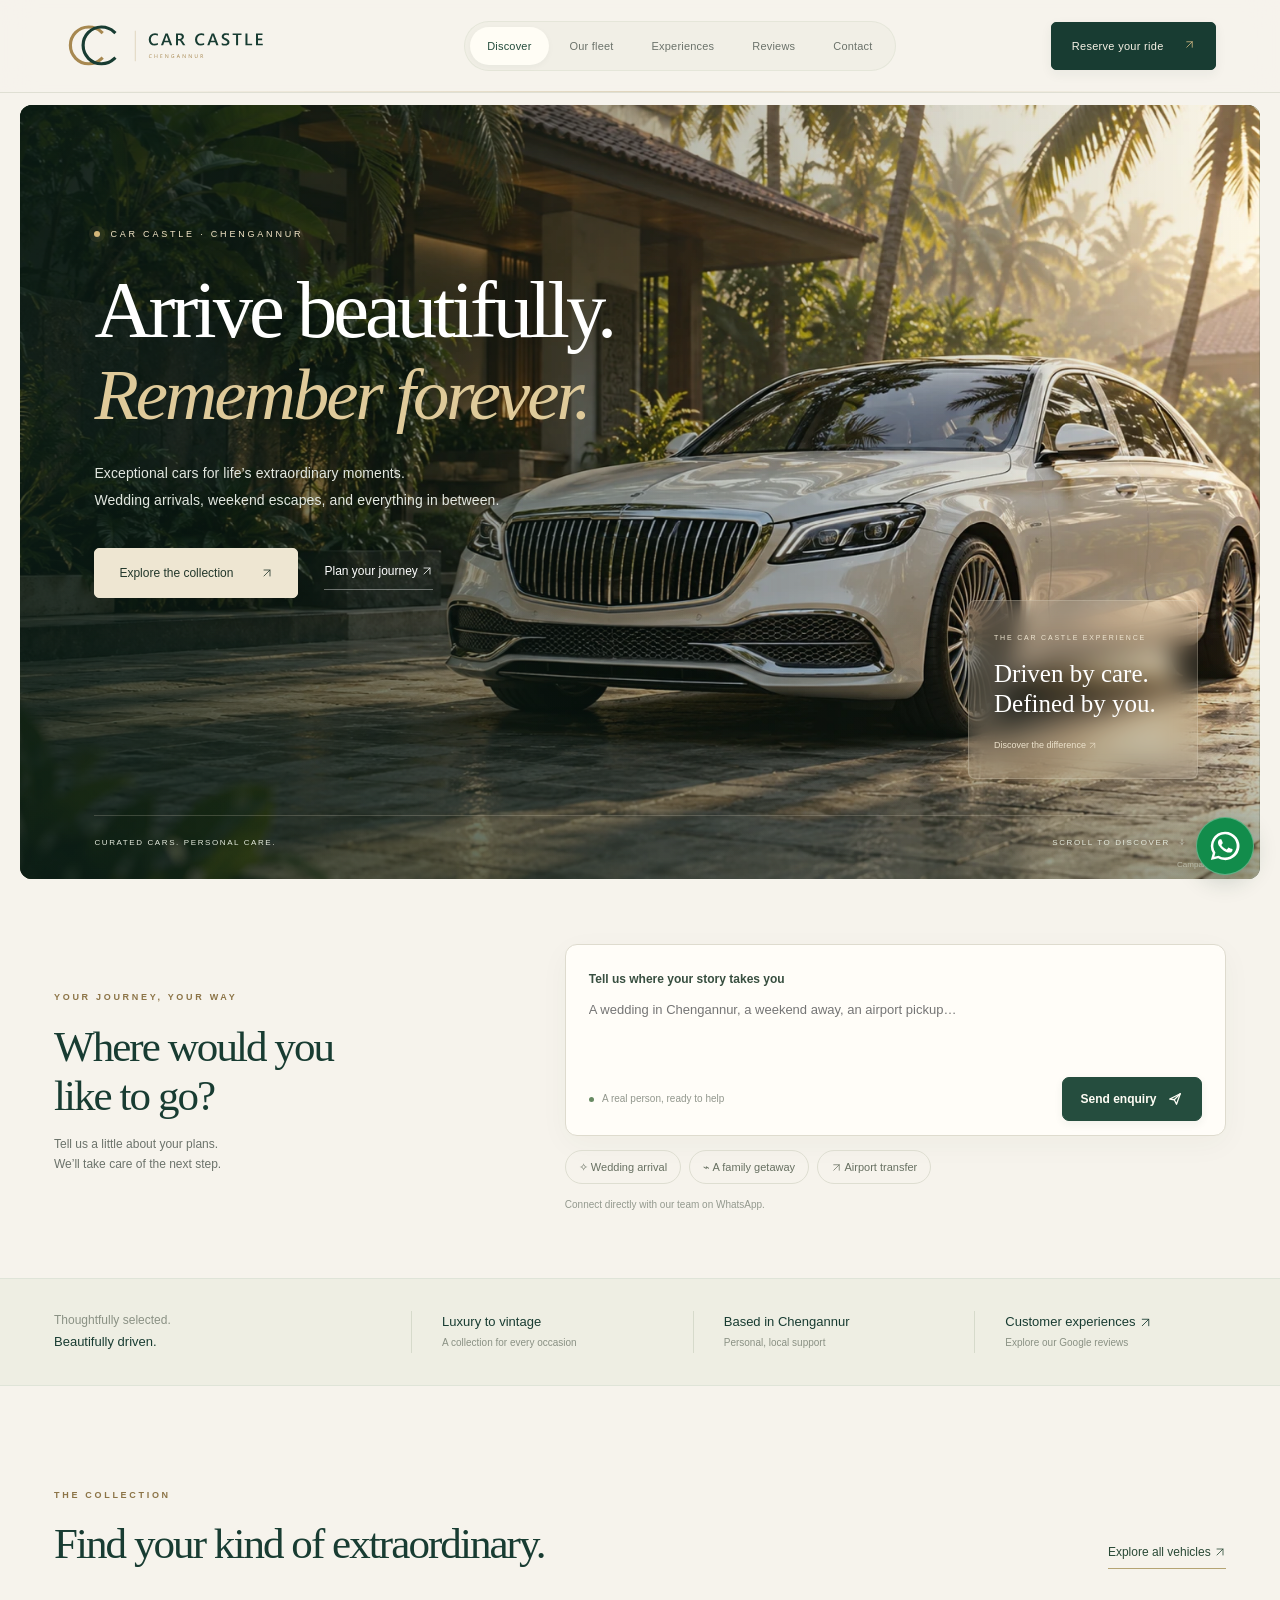
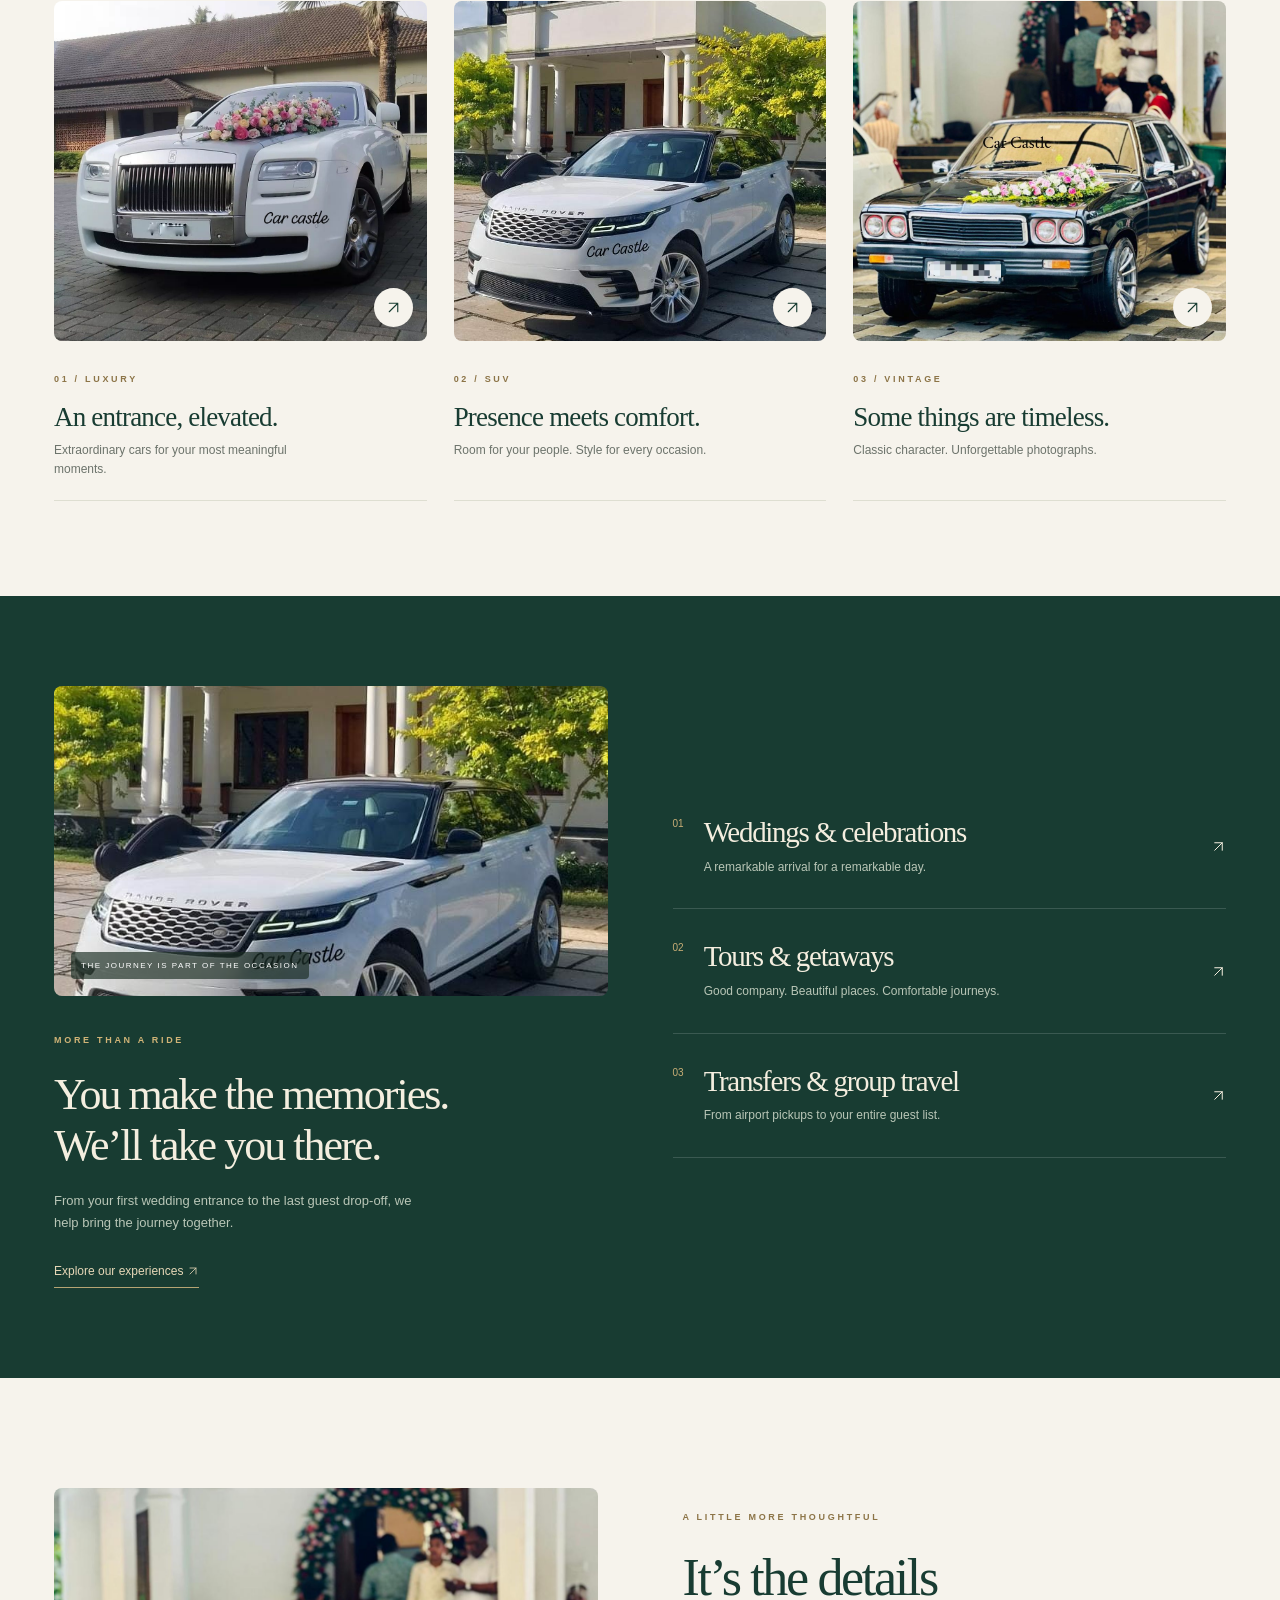
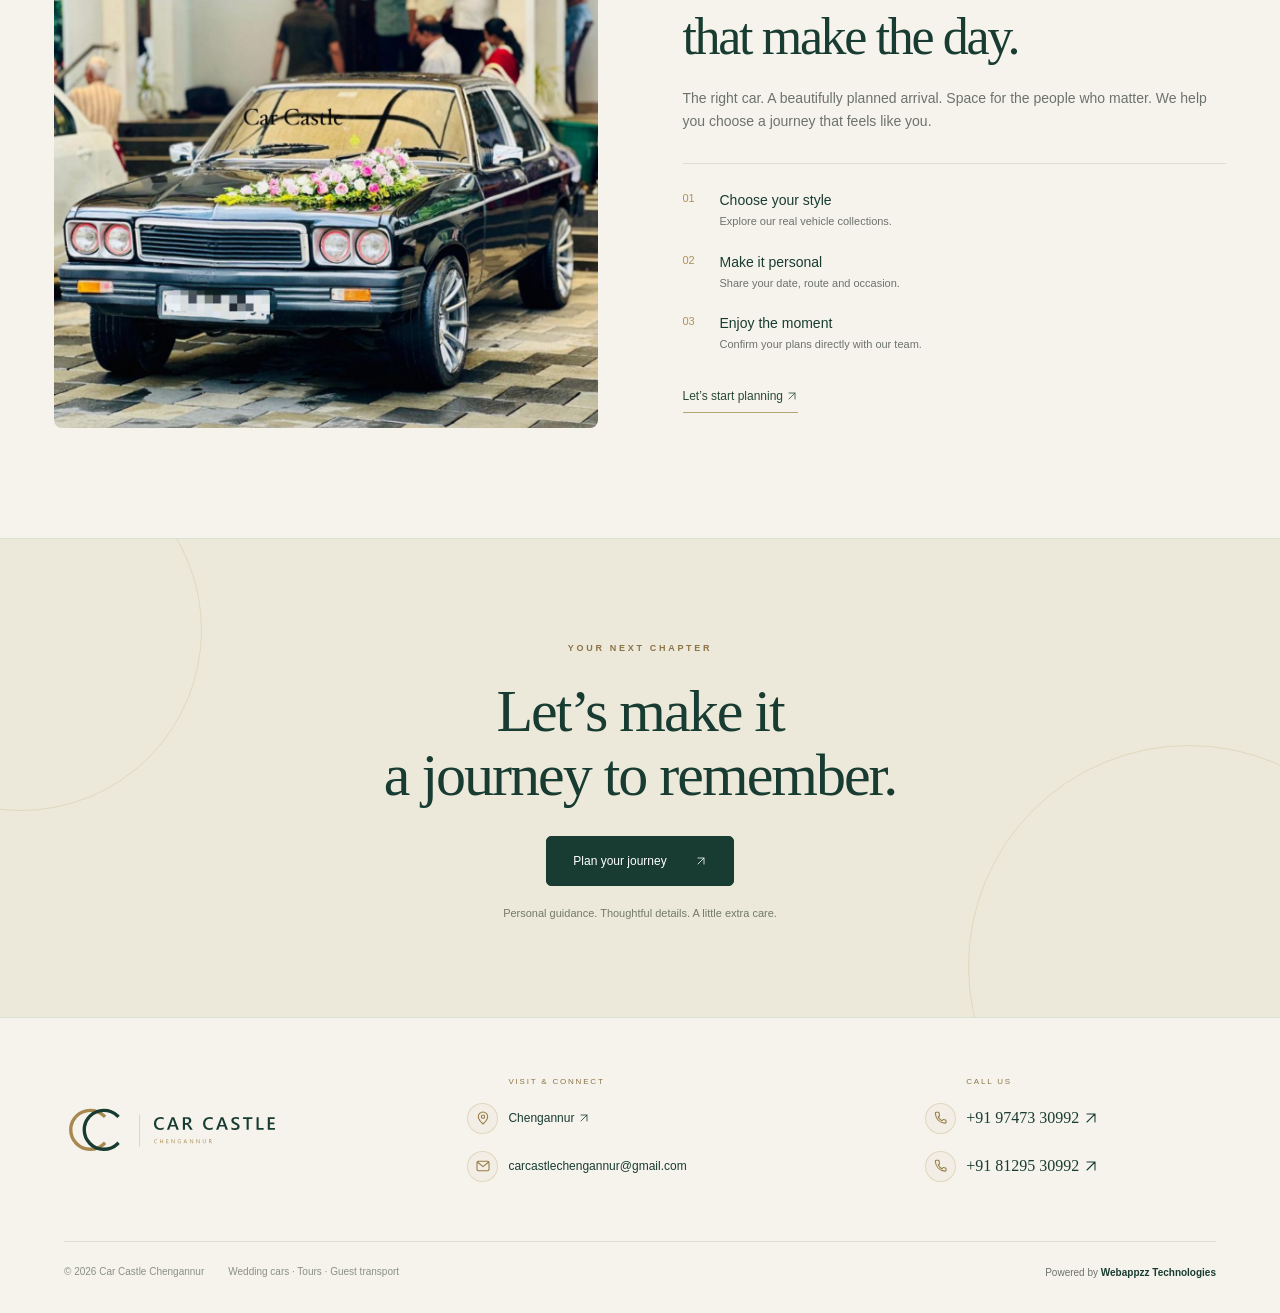
==== index.html @ 955ebd08 "Add files via upload" ====
<!doctype html><html lang="en"><head><meta charset="utf-8"><meta name="viewport" content="width=device-width, initial-scale=1"><title>Luxury wedding cars & travel | Car Castle Chengannur</title><meta name="description" content="Discover luxury wedding cars, vintage classics, SUVs and group travel with Car Castle Chengannur. Enquire directly for availability and pricing."><meta name="theme-color" content="#f8f9f6"><link rel="stylesheet" href="assets/styles.css?v=15"><link rel="icon" type="image/svg+xml" href="assets/favicon.svg?v=6"></head><body data-page="home"><a class="skip-link" href="#main">Skip to content</a><header class="topbar"><nav><a class="brand" href="index.html" aria-label="Car Castle Chengannur home"><img class="brand-wordmark" src="assets/car-castle-logo.svg?v=6" width="245" height="52" alt="Car Castle Chengannur"></a><button class="menu-toggle" aria-label="Open navigation" aria-expanded="false" aria-controls="mobile-menu"><span class="menu-caption">MENU</span><span class="menu-lines" aria-hidden="true"><i></i><i></i></span></button><div class="nav-links desktop-nav"><a data-nav="home" href="index.html">Discover</a><a data-nav="fleet" href="fleet.html">Our fleet</a><a data-nav="services" href="services.html">Experiences</a><a data-nav="reviews" href="reviews.html">Reviews</a><a data-nav="contact" href="contact.html">Contact</a></div><a class="nav-book" href="https://wa.me/919747330992">Reserve your ride <span><svg class="direction-icon" xmlns="http://www.w3.org/2000/svg" viewBox="0 0 24 24" width="16" height="16" fill="none" stroke="currentColor" stroke-width="1.6" stroke-linecap="round" stroke-linejoin="round" aria-hidden="true" focusable="false"><path d="M6 18 18 6M6 6h12v12"/></svg></span></a></nav></header><dialog class="mobile-menu" id="mobile-menu" aria-labelledby="mobile-menu-title"><div class="drawer-head"><img src="assets/car-castle-logo.svg?v=6" width="218" height="47" alt="Car Castle Chengannur"><button class="drawer-close" type="button" aria-label="Close navigation"><svg viewBox="0 0 24 24" width="20" height="20" fill="none" aria-hidden="true"><path d="m6 6 12 12M18 6 6 18" stroke="currentColor" stroke-width="1.5"/></svg></button></div><div class="drawer-content"><span class="eyebrow" id="mobile-menu-title">EXTRAORDINARY JOURNEYS BEGIN HERE</span><nav class="drawer-links" aria-label="Mobile navigation"><a data-nav="home" href="index.html"><span class="drawer-number">01</span><span>Discover</span><span class="drawer-arrow" aria-hidden="true"><svg class="direction-icon" xmlns="http://www.w3.org/2000/svg" viewBox="0 0 24 24" width="16" height="16" fill="none" stroke="currentColor" stroke-width="1.6" stroke-linecap="round" stroke-linejoin="round" aria-hidden="true" focusable="false"><path d="M6 18 18 6M6 6h12v12"/></svg></span></a><a data-nav="fleet" href="fleet.html"><span class="drawer-number">02</span><span>Our collection</span><span class="drawer-arrow" aria-hidden="true"><svg class="direction-icon" xmlns="http://www.w3.org/2000/svg" viewBox="0 0 24 24" width="16" height="16" fill="none" stroke="currentColor" stroke-width="1.6" stroke-linecap="round" stroke-linejoin="round" aria-hidden="true" focusable="false"><path d="M6 18 18 6M6 6h12v12"/></svg></span></a><a data-nav="services" href="services.html"><span class="drawer-number">03</span><span>Experiences</span><span class="drawer-arrow" aria-hidden="true"><svg class="direction-icon" xmlns="http://www.w3.org/2000/svg" viewBox="0 0 24 24" width="16" height="16" fill="none" stroke="currentColor" stroke-width="1.6" stroke-linecap="round" stroke-linejoin="round" aria-hidden="true" focusable="false"><path d="M6 18 18 6M6 6h12v12"/></svg></span></a><a data-nav="reviews" href="reviews.html"><span class="drawer-number">04</span><span>Customer stories</span><span class="drawer-arrow" aria-hidden="true"><svg class="direction-icon" xmlns="http://www.w3.org/2000/svg" viewBox="0 0 24 24" width="16" height="16" fill="none" stroke="currentColor" stroke-width="1.6" stroke-linecap="round" stroke-linejoin="round" aria-hidden="true" focusable="false"><path d="M6 18 18 6M6 6h12v12"/></svg></span></a><a data-nav="contact" href="contact.html"><span class="drawer-number">05</span><span>Get in touch</span><span class="drawer-arrow" aria-hidden="true"><svg class="direction-icon" xmlns="http://www.w3.org/2000/svg" viewBox="0 0 24 24" width="16" height="16" fill="none" stroke="currentColor" stroke-width="1.6" stroke-linecap="round" stroke-linejoin="round" aria-hidden="true" focusable="false"><path d="M6 18 18 6M6 6h12v12"/></svg></span></a></nav><div class="drawer-contact"><span class="eyebrow">LET’S PLAN YOUR ARRIVAL</span><a href="tel:+919747330992">+91 97473 30992</a><a href="tel:+918129530992">+91 81295 30992</a><a class="drawer-location" href="https://maps.app.goo.gl/WBepy1QjwrQNJMew8" target="_blank" rel="noopener noreferrer">Chengannur · Find us <svg class="direction-icon" xmlns="http://www.w3.org/2000/svg" viewBox="0 0 24 24" width="16" height="16" fill="none" stroke="currentColor" stroke-width="1.6" stroke-linecap="round" stroke-linejoin="round" aria-hidden="true" focusable="false"><path d="M6 18 18 6M6 6h12v12"/></svg></a></div><a class="button dark drawer-book" href="https://wa.me/919747330992">Reserve your ride <span><svg class="direction-icon" xmlns="http://www.w3.org/2000/svg" viewBox="0 0 24 24" width="16" height="16" fill="none" stroke="currentColor" stroke-width="1.6" stroke-linecap="round" stroke-linejoin="round" aria-hidden="true" focusable="false"><path d="M6 18 18 6M6 6h12v12"/></svg></span></a><p class="drawer-signoff">Thoughtfully selected. Beautifully driven.</p></div></dialog><main id="main"><div class="scroll-progress" aria-hidden="true"></div><section class="front-hero"><img class="front-image" src="images/hero-journey.webp" alt="Illustrated campaign scene of a luxury white sedan at a tropical Kerala villa" fetchpriority="high" width="1672" height="941"><div class="front-content"><span class="hero-kicker"><i></i> CAR CASTLE · CHENGANNUR</span><h1>Arrive beautifully.<br><em>Remember forever.</em></h1><p>Exceptional cars for life’s extraordinary moments.<br>Wedding arrivals, weekend escapes, and everything in between.</p><div class="front-actions"><a class="button light" href="fleet.html">Explore the collection <span><svg class="direction-icon" xmlns="http://www.w3.org/2000/svg" viewBox="0 0 24 24" width="16" height="16" fill="none" stroke="currentColor" stroke-width="1.6" stroke-linecap="round" stroke-linejoin="round" aria-hidden="true" focusable="false"><path d="M6 18 18 6M6 6h12v12"/></svg></span></a><a class="hero-contact" href="contact.html">Plan your journey <svg class="direction-icon" xmlns="http://www.w3.org/2000/svg" viewBox="0 0 24 24" width="16" height="16" fill="none" stroke="currentColor" stroke-width="1.6" stroke-linecap="round" stroke-linejoin="round" aria-hidden="true" focusable="false"><path d="M6 18 18 6M6 6h12v12"/></svg></a></div></div><div class="hero-seal"><span>THE CAR CASTLE EXPERIENCE</span><strong>Driven by care.<br>Defined by you.</strong><a href="services.html">Discover the difference <svg class="direction-icon" xmlns="http://www.w3.org/2000/svg" viewBox="0 0 24 24" width="16" height="16" fill="none" stroke="currentColor" stroke-width="1.6" stroke-linecap="round" stroke-linejoin="round" aria-hidden="true" focusable="false"><path d="M6 18 18 6M6 6h12v12"/></svg></a></div><div class="hero-foot"><span>CURATED CARS. PERSONAL CARE.</span><a href="#collection">SCROLL TO DISCOVER <svg class="direction-icon" xmlns="http://www.w3.org/2000/svg" viewBox="0 0 24 24" width="16" height="16" fill="none" stroke="currentColor" stroke-width="1.6" stroke-linecap="round" stroke-linejoin="round" aria-hidden="true" focusable="false"><path d="M12 5v14m-6-6 6 6 6-6"/></svg></a></div><span class="campaign-note">Campaign artwork</span></section><section class="booking-band"><div class="booking-intro"><span class="eyebrow">YOUR JOURNEY, YOUR WAY</span><h2>Where would you<br>like to go?</h2><p>Tell us a little about your plans.<br>We’ll take care of the next step.</p></div><div class="booking-composer"><form class="trip-form"><label for="trip">Tell us where your story takes you</label><textarea id="trip" required maxlength="1800" placeholder="A wedding in Chengannur, a weekend away, an airport pickup…" rows="2"></textarea><div class="composer-bottom"><span><i></i> A real person, ready to help</span><button class="send-enquiry" aria-label="Send your trip enquiry on WhatsApp" type="submit"><span>Send enquiry</span><svg xmlns="http://www.w3.org/2000/svg" width="18" height="18" viewBox="0 0 24 24" fill="none" aria-hidden="true"><path d="m5 12 14-7-5 14-3-6-6-1Z" stroke="currentColor" stroke-width="1.7" stroke-linejoin="round"/><path d="m11 13 8-8" stroke="currentColor" stroke-width="1.7" stroke-linecap="round"/></svg></button></div></form><div class="suggestions"><button type="button" data-prompt="I’m planning a wedding and would like a luxury wedding car.">✧ Wedding arrival</button><button type="button" data-prompt="I’d like to plan a family trip. Please help me choose a vehicle.">⌁ A family getaway</button><button type="button" data-prompt="I need an airport transfer. Please share availability."><svg class="direction-icon" xmlns="http://www.w3.org/2000/svg" viewBox="0 0 24 24" width="16" height="16" fill="none" stroke="currentColor" stroke-width="1.6" stroke-linecap="round" stroke-linejoin="round" aria-hidden="true" focusable="false"><path d="M6 18 18 6M6 6h12v12"/></svg> Airport transfer</button></div><p class="composer-note">Connect directly with our team on WhatsApp.</p></div></section><div class="trust-strip"><span>Thoughtfully selected.<br><strong>Beautifully driven.</strong></span><div><strong>Luxury to vintage</strong><span>A collection for every occasion</span></div><div><strong>Based in Chengannur</strong><span>Personal, local support</span></div><a href="reviews.html"><strong>Customer experiences <svg class="direction-icon" xmlns="http://www.w3.org/2000/svg" viewBox="0 0 24 24" width="16" height="16" fill="none" stroke="currentColor" stroke-width="1.6" stroke-linecap="round" stroke-linejoin="round" aria-hidden="true" focusable="false"><path d="M6 18 18 6M6 6h12v12"/></svg></strong><span>Explore our Google reviews</span></a></div><section class="section" id="collection"><div class="section-top"><div><span class="eyebrow">THE COLLECTION</span><h2>Find your kind of extraordinary.</h2></div><a class="text-link" href="fleet.html">Explore all vehicles <svg class="direction-icon" xmlns="http://www.w3.org/2000/svg" viewBox="0 0 24 24" width="16" height="16" fill="none" stroke="currentColor" stroke-width="1.6" stroke-linecap="round" stroke-linejoin="round" aria-hidden="true" focusable="false"><path d="M6 18 18 6M6 6h12v12"/></svg></a></div><div class="collections"><a class="collection-card" href="fleet.html"><div class="image-wrap"><img src="images/luxury/Rolls_Royce_Ghost/image1.jpeg" alt="Luxury car from the Car Castle collection" loading="lazy"><span class="image-arrow"><svg class="direction-icon" xmlns="http://www.w3.org/2000/svg" viewBox="0 0 24 24" width="16" height="16" fill="none" stroke="currentColor" stroke-width="1.6" stroke-linecap="round" stroke-linejoin="round" aria-hidden="true" focusable="false"><path d="M6 18 18 6M6 6h12v12"/></svg></span></div><span class="eyebrow">01 / LUXURY</span><h3>An entrance, elevated.</h3><p>Extraordinary cars for your most meaningful moments.</p></a><a class="collection-card" href="fleet.html"><div class="image-wrap"><img src="images/suv/Range_Rover_Velar/image1.jpeg" alt="Suv car from the Car Castle collection" loading="lazy"><span class="image-arrow"><svg class="direction-icon" xmlns="http://www.w3.org/2000/svg" viewBox="0 0 24 24" width="16" height="16" fill="none" stroke="currentColor" stroke-width="1.6" stroke-linecap="round" stroke-linejoin="round" aria-hidden="true" focusable="false"><path d="M6 18 18 6M6 6h12v12"/></svg></span></div><span class="eyebrow">02 / SUV</span><h3>Presence meets comfort.</h3><p>Room for your people. Style for every occasion.</p></a><a class="collection-card" href="fleet.html"><div class="image-wrap"><img src="images/vintage/Contessa/image1.jpg" alt="Vintage car from the Car Castle collection" loading="lazy"><span class="image-arrow"><svg class="direction-icon" xmlns="http://www.w3.org/2000/svg" viewBox="0 0 24 24" width="16" height="16" fill="none" stroke="currentColor" stroke-width="1.6" stroke-linecap="round" stroke-linejoin="round" aria-hidden="true" focusable="false"><path d="M6 18 18 6M6 6h12v12"/></svg></span></div><span class="eyebrow">03 / VINTAGE</span><h3>Some things are timeless.</h3><p>Classic character. Unforgettable photographs.</p></a></div></section><section class="experience-section"><div><div class="experience-photo"><img src="images/suv/Range_Rover_Velar/image1.jpeg" alt="Range Rover Velar from our SUV collection" loading="lazy"><span>THE JOURNEY IS PART OF THE OCCASION</span></div><span class="eyebrow">MORE THAN A RIDE</span><h2>You make the memories.<br>We’ll take you there.</h2><p>From your first wedding entrance to the last guest drop-off, we help bring the journey together.</p><a class="text-link" href="services.html">Explore our experiences <svg class="direction-icon" xmlns="http://www.w3.org/2000/svg" viewBox="0 0 24 24" width="16" height="16" fill="none" stroke="currentColor" stroke-width="1.6" stroke-linecap="round" stroke-linejoin="round" aria-hidden="true" focusable="false"><path d="M6 18 18 6M6 6h12v12"/></svg></a></div><div class="experience-list"><a href="services.html"><span>01</span><div><h3>Weddings & celebrations</h3><p>A remarkable arrival for a remarkable day.</p></div><b><svg class="direction-icon" xmlns="http://www.w3.org/2000/svg" viewBox="0 0 24 24" width="16" height="16" fill="none" stroke="currentColor" stroke-width="1.6" stroke-linecap="round" stroke-linejoin="round" aria-hidden="true" focusable="false"><path d="M6 18 18 6M6 6h12v12"/></svg></b></a><a href="services.html"><span>02</span><div><h3>Tours & getaways</h3><p>Good company. Beautiful places. Comfortable journeys.</p></div><b><svg class="direction-icon" xmlns="http://www.w3.org/2000/svg" viewBox="0 0 24 24" width="16" height="16" fill="none" stroke="currentColor" stroke-width="1.6" stroke-linecap="round" stroke-linejoin="round" aria-hidden="true" focusable="false"><path d="M6 18 18 6M6 6h12v12"/></svg></b></a><a href="services.html"><span>03</span><div><h3>Transfers & group travel</h3><p>From airport pickups to your entire guest list.</p></div><b><svg class="direction-icon" xmlns="http://www.w3.org/2000/svg" viewBox="0 0 24 24" width="16" height="16" fill="none" stroke="currentColor" stroke-width="1.6" stroke-linecap="round" stroke-linejoin="round" aria-hidden="true" focusable="false"><path d="M6 18 18 6M6 6h12v12"/></svg></b></a></div></section><section class="detail-story"><div class="detail-story-image"><img src="images/vintage/Contessa/image1.jpg" alt="Classic Contessa from the Car Castle vintage collection" loading="lazy"></div><div><span class="eyebrow">A LITTLE MORE THOUGHTFUL</span><h2>It’s the details<br>that make the day.</h2><p>The right car. A beautifully planned arrival. Space for the people who matter. We help you choose a journey that feels like you.</p><div class="story-points"><span>01 <b>Choose your style</b><small>Explore our real vehicle collections.</small></span><span>02 <b>Make it personal</b><small>Share your date, route and occasion.</small></span><span>03 <b>Enjoy the moment</b><small>Confirm your plans directly with our team.</small></span></div><a class="text-link" href="contact.html">Let’s start planning <svg class="direction-icon" xmlns="http://www.w3.org/2000/svg" viewBox="0 0 24 24" width="16" height="16" fill="none" stroke="currentColor" stroke-width="1.6" stroke-linecap="round" stroke-linejoin="round" aria-hidden="true" focusable="false"><path d="M6 18 18 6M6 6h12v12"/></svg></a></div></section><section class="closing"><span class="eyebrow">YOUR NEXT CHAPTER</span><h2>Let’s make it<br>a journey to remember.</h2><a class="button dark" href="contact.html">Plan your journey <span><svg class="direction-icon" xmlns="http://www.w3.org/2000/svg" viewBox="0 0 24 24" width="16" height="16" fill="none" stroke="currentColor" stroke-width="1.6" stroke-linecap="round" stroke-linejoin="round" aria-hidden="true" focusable="false"><path d="M6 18 18 6M6 6h12v12"/></svg></span></a><p>Personal guidance. Thoughtful details. A little extra care.</p></section></main><footer><div class="footer-top"><a class="brand" href="index.html" aria-label="Car Castle Chengannur home"><img class="brand-wordmark" src="assets/car-castle-logo.svg?v=6" width="245" height="52" alt="Car Castle Chengannur"></a><div class="footer-location"><span class="footer-label">VISIT &amp; CONNECT</span><a href="https://maps.app.goo.gl/WBepy1QjwrQNJMew8" target="_blank" rel="noopener noreferrer"><span class="footer-icon" aria-hidden="true"><svg xmlns="http://www.w3.org/2000/svg" width="17" height="17" viewBox="0 0 24 24" fill="none" stroke="currentColor" stroke-width="1.6" stroke-linecap="round" stroke-linejoin="round"><path d="M19 10c0 5-7 11-7 11S5 15 5 10a7 7 0 1 1 14 0Z"/><circle cx="12" cy="10" r="2.5"/></svg></span><span class="footer-link-label">Chengannur <svg class="direction-icon" xmlns="http://www.w3.org/2000/svg" viewBox="0 0 24 24" width="16" height="16" fill="none" stroke="currentColor" stroke-width="1.6" stroke-linecap="round" stroke-linejoin="round" aria-hidden="true" focusable="false"><path d="M6 18 18 6M6 6h12v12"/></svg></span></a><a href="mailto:carcastlechengannur@gmail.com"><span class="footer-icon" aria-hidden="true"><svg xmlns="http://www.w3.org/2000/svg" width="17" height="17" viewBox="0 0 24 24" fill="none" stroke="currentColor" stroke-width="1.6" stroke-linecap="round" stroke-linejoin="round"><rect x="3" y="5" width="18" height="14" rx="2"/><path d="m3.5 6 8.5 7 8.5-7"/></svg></span><span class="footer-link-label">carcastlechengannur@gmail.com</span></a></div><div class="footer-phones" aria-label="Contact phone numbers"><span class="footer-label">CALL US</span><a href="tel:+919747330992"><span class="footer-icon" aria-hidden="true"><svg xmlns="http://www.w3.org/2000/svg" width="17" height="17" viewBox="0 0 24 24" fill="none" stroke="currentColor" stroke-width="1.6" stroke-linecap="round" stroke-linejoin="round"><path d="M7.2 3.5H4.7a1.2 1.2 0 0 0-1.2 1.3c.6 8.4 6.4 14.2 14.8 14.9a1.2 1.2 0 0 0 1.3-1.2V16a1 1 0 0 0-.8-1l-3.2-.7a1 1 0 0 0-1 .4l-1.1 1.4a13 13 0 0 1-5.6-5.6l1.4-1.1a1 1 0 0 0 .4-1L9 4.3a1 1 0 0 0-1-.8Z"/></svg></span><span class="footer-link-label">+91 97473 30992 <svg class="direction-icon" xmlns="http://www.w3.org/2000/svg" viewBox="0 0 24 24" width="16" height="16" fill="none" stroke="currentColor" stroke-width="1.6" stroke-linecap="round" stroke-linejoin="round" aria-hidden="true" focusable="false"><path d="M6 18 18 6M6 6h12v12"/></svg></span></a><a href="tel:+918129530992"><span class="footer-icon" aria-hidden="true"><svg xmlns="http://www.w3.org/2000/svg" width="17" height="17" viewBox="0 0 24 24" fill="none" stroke="currentColor" stroke-width="1.6" stroke-linecap="round" stroke-linejoin="round"><path d="M7.2 3.5H4.7a1.2 1.2 0 0 0-1.2 1.3c.6 8.4 6.4 14.2 14.8 14.9a1.2 1.2 0 0 0 1.3-1.2V16a1 1 0 0 0-.8-1l-3.2-.7a1 1 0 0 0-1 .4l-1.1 1.4a13 13 0 0 1-5.6-5.6l1.4-1.1a1 1 0 0 0 .4-1L9 4.3a1 1 0 0 0-1-.8Z"/></svg></span><span class="footer-link-label">+91 81295 30992 <svg class="direction-icon" xmlns="http://www.w3.org/2000/svg" viewBox="0 0 24 24" width="16" height="16" fill="none" stroke="currentColor" stroke-width="1.6" stroke-linecap="round" stroke-linejoin="round" aria-hidden="true" focusable="false"><path d="M6 18 18 6M6 6h12v12"/></svg></span></a></div></div><div class="footer-bottom"><span>© <span data-year></span> Car Castle Chengannur</span><span>Wedding cars · Tours · Guest transport</span><a class="footer-credit" href="https://webappzz.com/" target="_blank" rel="noopener noreferrer">Powered by <span>Webappzz Technologies</span></a></div></footer><a class="floating-contact floating-whatsapp" href="https://wa.me/919747330992" target="_blank" rel="noopener noreferrer" aria-label="Chat with Car Castle on WhatsApp" title="Chat on WhatsApp"><svg xmlns="http://www.w3.org/2000/svg" viewBox="0 0 32 32" width="30" height="30" fill="currentColor" aria-hidden="true" focusable="false"><path d="M16 .9A15 15 0 0 0 3 23.4L.9 31l7.8-2A15.1 15.1 0 1 0 16 .9Zm0 27.4a12.3 12.3 0 0 1-6.3-1.7l-.5-.3-4.6 1.2 1.2-4.5-.3-.5A12.4 12.4 0 1 1 16 28.3Zm6.8-9.3c-.4-.2-2.2-1.1-2.6-1.2-.3-.1-.6-.2-.8.2-.3.4-1 1.2-1.2 1.5-.2.2-.4.3-.8.1-.4-.2-1.6-.6-3-1.9-1.1-1-1.9-2.2-2.1-2.6-.2-.4 0-.6.2-.8l.6-.7c.2-.2.3-.4.4-.6.1-.3 0-.5 0-.7-.1-.2-.9-2.1-1.2-2.9-.3-.7-.6-.6-.8-.6h-.7c-.3 0-.7.1-1 .5-.4.4-1.3 1.2-1.3 3.1s1.4 3.6 1.6 3.9c.2.2 2.7 4.2 6.6 5.8.9.4 1.6.6 2.2.7.9.3 1.7.2 2.4.2.7-.1 2.2-.9 2.5-1.8.3-.9.3-1.6.2-1.8-.1-.2-.3-.3-.7-.5Z"/></svg></a><button class="back-to-top" aria-label="Back to top" type="button"><svg class="direction-icon" xmlns="http://www.w3.org/2000/svg" viewBox="0 0 24 24" width="16" height="16" fill="none" stroke="currentColor" stroke-width="1.6" stroke-linecap="round" stroke-linejoin="round" aria-hidden="true" focusable="false"><path d="M12 19V5m-6 6 6-6 6 6"/></svg></button><script src="assets/site.js?v=12"></script></body></html>
---- assets/styles.css ----
:root{--bg:#f8f9f6;--ink:#202621;--muted:#70776f;--line:#e0e4dc;--green:#3c6651;--radius:22px}*{box-sizing:border-box}html{scroll-behavior:smooth}body{margin:0;background:var(--bg);color:var(--ink);font-family:Inter,"Segoe UI",Arial,sans-serif;font-size:15px;line-height:1.65}a{color:inherit;text-decoration:none}button,textarea{font:inherit}button,a,textarea{-webkit-tap-highlight-color:transparent}button{cursor:pointer}a:focus-visible,button:focus-visible,textarea:focus-visible{outline:3px solid #749c81;outline-offset:5px}h1,h2,h3,p{margin:0}h1,h2,h3{font-weight:500;line-height:1.15;letter-spacing:-.045em}p{color:var(--muted)}.topbar{border-bottom:1px solid var(--line);position:sticky;top:0;background:#f8f9f6f2;backdrop-filter:blur(16px);z-index:20}nav{max-width:1440px;margin:auto;padding:20px 5%;display:flex;align-items:center;justify-content:space-between;gap:24px}.brand{display:flex;gap:12px;align-items:center;font-size:21px;font-weight:600;line-height:1.1;letter-spacing:-.7px}.brand small{display:block;font-size:8px;letter-spacing:2.7px;margin-top:6px;color:var(--muted)}.brand-mark{font-size:28px;letter-spacing:-3px;display:flex;align-items:center}.brand-mark span{font-size:19px;margin-left:3px}.nav-links{display:flex;gap:28px;font-size:13px;color:var(--muted)}.nav-links a:hover,.nav-links a.active{color:var(--ink)}.nav-links a.active:after{content:'';display:block;width:4px;height:4px;background:var(--green);border-radius:50%;margin:5px auto -9px}.nav-book{padding:9px 18px;border:1px solid var(--line);border-radius:30px;font-size:13px}.nav-book span{margin-left:16px}.menu-toggle{display:none}.home-hero{text-align:center;padding:78px 24px 48px}.hero-label,.eyebrow{font-size:10px;letter-spacing:2px;font-weight:600;color:var(--green)}.hero-label{display:flex;align-items:center;justify-content:center;gap:9px}.hero-label span,.composer-bottom i{height:6px;width:6px;background:#678a62;border-radius:50%;display:inline-block}.home-hero h1{font-size:clamp(40px,4.6vw,68px);margin:24px 0 21px;line-height:1.08;letter-spacing:-3px}.home-hero h1>span{color:#7d877c}.hero-description{font-size:15px;line-height:1.8}.trip-form{max-width:660px;margin:32px auto 0;padding:20px 22px 12px;border:1px solid #dce1d7;background:#fff;border-radius:23px;box-shadow:0 6px 24px #263b2010;text-align:left}.trip-form label{font-size:12px;font-weight:600}.trip-form textarea{display:block;border:0;resize:vertical;min-height:63px;max-height:220px;width:100%;background:transparent;color:var(--ink);font-size:13px;padding:9px 0;line-height:1.6}.trip-form textarea:focus{outline:none}.trip-form:focus-within{border-color:#71917a;box-shadow:0 0 0 3px #71917a15}.composer-bottom{display:flex;justify-content:space-between;align-items:center;color:#92978d;font-size:10px}.composer-bottom i{height:5px;width:5px;margin-right:6px}.composer-bottom button{height:34px;width:34px;border:0;border-radius:50%;background:var(--ink);color:#fff;font-size:22px}.suggestions{display:flex;flex-wrap:wrap;justify-content:center;gap:8px;margin:14px auto 0}.suggestions button{border:1px solid var(--line);background:transparent;border-radius:30px;padding:7px 13px;font-size:11px;color:#677061}.suggestions button:hover{background:#eaf0e7}.composer-note{text-align:center;font-size:10px;margin-top:13px;color:#93998e}.hero-photo{max-width:1320px;height:470px;margin:0 auto;border-radius:24px;position:relative;overflow:hidden;background:#263027}.hero-photo>img{width:100%;height:100%;object-fit:cover;object-position:center 57%}.hero-photo:after{content:'';position:absolute;inset:0;background:linear-gradient(90deg,#101b18b8,transparent 80%),linear-gradient(0deg,#101b1840,transparent 60%)}.photo-caption{position:absolute;left:5%;bottom:60px;z-index:1;color:white}.photo-caption>span,.photo-index{font-size:9px;letter-spacing:2px}.photo-caption h2{font-size:46px;margin:18px 0 24px}.photo-caption a{font-size:12px;border-bottom:1px solid #ffffff70;padding-bottom:8px}.photo-index{position:absolute;right:4%;bottom:30px;z-index:1;color:#fff}.trust-strip{max-width:1220px;display:grid;grid-template-columns:1.3fr 1fr 1fr 1fr;gap:30px;align-items:center;margin:auto;padding:34px 24px;border-bottom:1px solid var(--line);font-size:12px}.trust-strip>span{color:#8a9184}.trust-strip strong{font-weight:500;color:var(--ink);display:block}.trust-strip div span,.trust-strip a span{color:#8a9184;font-size:10px}.section{max-width:1220px;margin:auto;padding:85px 24px}.section-top{display:flex;justify-content:space-between;align-items:end;gap:25px;margin-bottom:32px}h2{font-size:clamp(28px,3vw,40px)}.section-top h2{margin-top:14px}.text-link{font-size:12px;display:inline-block;border-bottom:1px solid #9da996;padding-bottom:5px;white-space:nowrap}.collections{display:grid;grid-template-columns:repeat(3,1fr);gap:24px}.image-wrap{height:280px;position:relative;border-radius:16px;overflow:hidden;margin-bottom:24px;background:#e5e8e1}.image-wrap img{width:100%;height:100%;object-fit:cover;transition:transform .4s}.collection-card:hover img{transform:scale(1.04)}.image-arrow{position:absolute;right:14px;bottom:14px;background:white;border-radius:50%;width:32px;height:32px;text-align:center;padding:3px}.collection-card .eyebrow{font-size:9px}.collection-card h3{font-size:23px;margin:12px 0 8px}.collection-card p{font-size:12px;max-width:280px}.experience-section{background:#edf0e9;padding:75px max(24px,calc((100vw - 1172px)/2));display:grid;grid-template-columns:1fr 1fr;gap:80px}.experience-section h2{margin:19px 0}.experience-section>div>p{max-width:380px;font-size:13px;margin-bottom:25px}.experience-list>a{display:flex;gap:20px;padding:23px 0;border-bottom:1px solid #d5dccf}.experience-list>a:first-child{padding-top:0}.experience-list>a>span{font-size:10px;color:#849079}.experience-list h3{font-size:22px}.experience-list p{font-size:12px;margin-top:8px}.experience-list b{font-weight:400;margin-left:auto}.closing{text-align:center;padding:90px 24px}.closing h2{font-size:clamp(36px,4vw,54px);margin:20px 0 28px}.button{display:inline-flex;align-items:center;justify-content:center;gap:28px;border:1px solid var(--line);background:white;border-radius:30px;padding:12px 23px;font-size:12px;line-height:1.5;color:var(--ink)}.dark{color:white;background:var(--ink);border-color:var(--ink)}.button:hover,.nav-book:hover{background:var(--green);border-color:var(--green);color:white}.closing p{font-size:11px;margin-top:18px}footer{padding:36px 5% 20px;border-top:1px solid var(--line);max-width:1440px;margin:auto}.footer-top,.footer-bottom{display:flex;align-items:center;justify-content:space-between;gap:24px}.footer-top>p,.footer-top>a:last-child{font-size:12px}.footer-bottom{margin-top:35px;padding-top:18px;border-top:1px solid var(--line);font-size:10px;color:#8a9184}.page-heading{padding:80px 24px 20px;text-align:center;max-width:900px;margin:auto}.page-heading h1{font-size:clamp(36px,4.8vw,64px);margin:22px 0;line-height:1.1}.page-heading p{font-size:14px;max-width:570px;margin:auto}.fleet-grid{display:grid;grid-template-columns:repeat(3,1fr);gap:24px}.category-card{position:relative;min-height:340px;border:0;border-radius:18px;overflow:hidden;cursor:pointer;color:white}.category-card:before{content:'';position:absolute;inset:0;background:linear-gradient(transparent,#101a16e6)}.category-card-content{position:absolute;bottom:0;padding:25px}.category-card h3{font-size:27px;margin:14px 0 10px}.category-card p{font-size:12px;color:#dfe6dd}.soft-tag{font-size:10px;padding:5px 10px;border:1px solid #ffffff60;border-radius:30px;display:inline-block}.gallery-header{display:flex;justify-content:space-between;align-items:center;gap:20px;margin-bottom:30px}.gallery-header h2{margin:14px 0}.gallery-grid{display:grid;grid-template-columns:repeat(3,1fr);gap:20px}.gallery-tile{border:1px solid var(--line);border-radius:16px;overflow:hidden;background:white}.gallery-tile button{width:100%;border:0;text-align:left;background:transparent;color:var(--ink);padding:24px;font-size:16px}.gallery-tile button:hover{background:#edf0e9}.gallery-tile img{display:block;width:100%;height:280px;object-fit:cover;cursor:zoom-in}.gallery-enquiry{margin-top:30px}.hidden{display:none!important}.service-grid{display:grid;grid-template-columns:1fr 1fr;gap:24px}.service-card{padding:36px;border:1px solid var(--line);border-radius:20px;background:#fff}.service-number{font-size:12px;color:#8a9982}.service-card h2{font-size:29px;margin:30px 0 18px}.service-card p{font-size:14px}.service-details{font-size:11px;color:var(--green);border-top:1px solid var(--line);padding-top:22px;margin:26px 0}.review-layout{display:grid;grid-template-columns:1fr 1fr;gap:55px;align-items:center}.review-panel h2{margin:25px 0}.review-panel p{margin-bottom:25px}.review-panel .text-link{display:block;width:max-content;margin-top:22px}.google-mark{font-size:23px;letter-spacing:-1px}.map-frame{width:100%;height:440px;border:1px solid var(--line);border-radius:20px}.contact-layout{display:grid;grid-template-columns:1.4fr 1fr;gap:70px}.contact-layout h2{font-size:32px;margin-top:16px}.contact-layout .trip-form{margin-top:28px}.contact-panel{background:#edf0e9;border:1px solid var(--line);border-radius:20px;padding:32px}.contact-panel h3{font-size:24px;margin:17px 0}.contact-panel p{font-size:13px;margin-bottom:22px}.phone{display:block;font-size:21px;margin:12px 0;letter-spacing:-.5px}.contact-panel hr{border:0;border-top:1px solid #d4dccf;margin:25px 0}.skip-link{position:fixed;top:-80px;background:white;padding:12px;z-index:100}.skip-link:focus{top:10px}.lightbox{border:0;padding:0;border-radius:16px;background:#171c18;max-width:92vw;max-height:92vh}.lightbox::backdrop{background:#111d}.lightbox img{display:block;max-width:90vw;max-height:83vh;object-fit:contain}.lightbox button{display:block;margin:10px 15px 10px auto;border:1px solid #777;border-radius:30px;background:transparent;color:white;padding:6px 16px}@media(min-width:1450px){.hero-photo{height:520px}}@media(max-width:900px){nav{padding:17px 24px}.nav-links{gap:16px}.nav-book{display:none}.hero-photo{margin:0 20px;height:420px}.home-hero{padding-top:60px}.experience-section{gap:35px}.collections{gap:16px}.image-wrap{height:230px}.trust-strip{gap:15px}.contact-layout{gap:30px}.fleet-grid{grid-template-columns:1fr 1fr}}@media(max-width:620px){.brand{font-size:18px}.menu-toggle{display:block;margin-left:auto;background:none;border:1px solid var(--line);border-radius:10px;padding:5px 11px}.nav-links{display:none;position:absolute;top:73px;left:0;right:0;padding:22px;background:var(--bg);border-bottom:1px solid var(--line);flex-direction:column;gap:18px}.nav-links.open{display:flex}.nav-links a.active:after{display:none}.home-hero{padding:45px 20px 30px}.hero-label{font-size:8px;letter-spacing:1.3px}.home-hero h1{font-size:40px;letter-spacing:-1.9px}.hero-description{font-size:13px}.hero-description br{display:none}.trip-form{padding:16px 16px 10px}.suggestions{gap:5px}.suggestions button{font-size:10px;padding:6px 9px}.composer-note{font-size:9px}.hero-photo{height:350px;border-radius:18px}.photo-caption{left:24px;bottom:45px}.photo-caption h2{font-size:36px}.photo-index{font-size:7px;right:24px;bottom:18px}.trust-strip{grid-template-columns:1fr 1fr;padding:25px;gap:24px;font-size:11px}.section{padding:55px 20px}.section-top{align-items:start;flex-direction:column;gap:18px}.collections,.experience-section,.service-grid,.review-layout,.contact-layout{grid-template-columns:1fr}.collections{gap:35px}.image-wrap{height:290px;margin-bottom:18px}.collection-card p{max-width:none}.experience-section{padding:45px 24px;gap:40px}.closing{padding:60px 24px}.footer-top,.footer-bottom{flex-direction:column;align-items:start;gap:20px}.footer-bottom{gap:10px}.page-heading{padding-top:50px}.page-heading h1{font-size:40px}.fleet-grid,.gallery-grid{grid-template-columns:1fr}.category-card{min-height:310px}.gallery-header{align-items:start}.gallery-header h2{font-size:28px}.gallery-header p{font-size:12px}.service-card{padding:28px}.review-layout{gap:35px}.contact-layout{gap:45px}.map-frame{height:330px}}@media(prefers-reduced-motion:reduce){html{scroll-behavior:auto}*{transition:none!important}}
/* Image-led homepage */
.front-hero{position:relative;min-height:650px;height:min(760px,83vh);margin:18px 24px 0;overflow:hidden;border-radius:24px;background:#253c32;color:white;isolation:isolate}.front-image{position:absolute;inset:0;width:100%;height:100%;object-fit:cover;object-position:center;z-index:-2}.front-hero:after{content:'';position:absolute;inset:0;background:linear-gradient(90deg,rgba(12,31,24,.76),rgba(12,31,24,.25) 57%,transparent),linear-gradient(0deg,#10251d66,transparent 35%);z-index:-1}.front-content{max-width:1440px;margin:auto;padding:120px 6% 110px}.hero-kicker{font-size:10px;letter-spacing:2.4px;display:flex;align-items:center;gap:10px;color:#e1e8dc}.hero-kicker i{width:6px;height:6px;border-radius:50%;background:#c2d5b5}.front-content h1{font-size:clamp(48px,5.4vw,82px);line-height:1.07;letter-spacing:-3.5px;margin:27px 0}.front-content h1 em{font-family:Georgia,serif;font-weight:400;color:#e0e5ce;letter-spacing:-3px}.front-content p{color:#e2e7e0;line-height:1.9;font-size:14px;max-width:470px}.front-actions{display:flex;align-items:center;gap:26px;margin-top:34px}.button.light{background:#f4f5e9;color:#22372b;border-color:#f4f5e9;padding:15px 24px}.button.light:hover{background:#d7e1c9}.hero-contact{font-size:12px;border-bottom:1px solid #ffffff60;padding:7px 0}.hero-foot{position:absolute;bottom:30px;left:6%;right:6%;display:flex;justify-content:space-between;font-size:8px;letter-spacing:2px;color:#e4eadd}.campaign-note{position:absolute;right:18px;bottom:8px;font-size:8px;color:#e3eadc99}.booking-band{max-width:1220px;padding:58px 24px;display:grid;grid-template-columns:.8fr 1.2fr;gap:70px;align-items:center;margin:auto}.booking-intro h2{font-size:36px;margin:14px 0}.booking-intro p{font-size:12px}.booking-composer .trip-form{margin:0;max-width:none;box-shadow:0 8px 30px #2b43200a}.booking-composer .suggestions{justify-content:flex-start}.booking-composer .composer-note{text-align:left}.trust-strip{max-width:none;background:#edf0e8;padding:27px max(24px,calc((100vw - 1172px)/2));border-top:1px solid #dfe4d8;border-bottom:1px solid #dfe4d8}.trust-strip strong{font-size:13px}.collections .image-wrap{height:320px}.collection-card{transition:transform .3s}.collection-card:hover{transform:translateY(-4px)}.experience-section{background:#e9eee4;gap:65px;align-items:center}.experience-photo{position:relative;height:290px;margin-bottom:30px;overflow:hidden;border-radius:17px}.experience-photo img{width:100%;height:100%;object-fit:cover}.experience-photo span{position:absolute;bottom:17px;left:17px;font-size:8px;letter-spacing:1.5px;color:white;background:#1b2c22a8;padding:7px 10px;border-radius:4px}.experience-list>a{padding:31px 0}.experience-list h3{font-size:26px}.experience-list p{font-size:13px}.detail-story{max-width:1220px;margin:auto;padding:95px 24px;display:grid;grid-template-columns:1fr 1fr;gap:85px;align-items:center}.detail-story-image{height:540px;border-radius:24px;overflow:hidden}.detail-story-image img{height:100%;width:100%;object-fit:cover}.detail-story h2{font-size:44px;margin:20px 0}.detail-story p{font-size:14px}.story-points{display:grid;gap:20px;margin:30px 0}.story-points>span{font-size:11px;color:#8d9a84;display:grid;grid-template-columns:25px 1fr;column-gap:12px}.story-points b{font-size:14px;color:var(--ink);font-weight:500}.story-points small{grid-column:2;color:var(--muted);font-size:11px}.closing{background:#e6ecdf;border-top:1px solid #d9e1d2;border-bottom:1px solid #d9e1d2}.closing h2{font-family:Georgia,serif;font-weight:400;letter-spacing:-2px}.closing .button{padding:15px 26px}body[data-page=home] footer{border-top:0}.section[id]{scroll-margin-top:100px}@media(min-width:1500px){.front-content{padding-top:150px}}@media(max-width:900px){.front-hero{min-height:570px;margin:14px 16px 0}.front-content{padding:100px 6%}.front-content h1{font-size:60px}.front-image{object-position:60% center}.front-hero:after{background:linear-gradient(90deg,#0c1f18ce,#0c1f1844),linear-gradient(0deg,#10251d66,transparent)}.booking-band{gap:30px}.collections .image-wrap{height:250px}.detail-story{gap:35px}.detail-story-image{height:460px}}@media(max-width:620px){.front-hero{height:680px;min-height:0;margin:10px 12px 0;border-radius:18px}.front-image{object-position:65% center}.front-hero:after{background:linear-gradient(180deg,#0e271cd9,rgba(14,39,28,.35) 52%,#0e271c44)}.front-content{padding:52px 25px}.hero-kicker{font-size:8px;letter-spacing:1.5px}.front-content h1{font-size:48px;letter-spacing:-2.6px;margin:24px 0}.front-content h1 em{letter-spacing:-2px}.front-content p{font-size:12px;max-width:290px}.front-content p br{display:none}.front-actions{gap:18px;flex-wrap:wrap;margin-top:25px}.button.light{font-size:11px;padding:12px 18px}.hero-contact{font-size:11px}.hero-foot{font-size:7px;letter-spacing:1px;bottom:28px;left:25px;right:25px;gap:20px}.hero-foot>a{max-width:90px;text-align:right}.booking-band{grid-template-columns:1fr;gap:25px;padding:40px 20px}.booking-intro h2{font-size:32px}.booking-intro h2 br{display:none}.booking-intro p br{display:none}.collections .image-wrap{height:300px}.experience-photo{height:260px}.experience-list h3{font-size:23px}.detail-story{grid-template-columns:1fr;padding:55px 20px;gap:35px}.detail-story-image{height:360px}.detail-story h2{font-size:38px}.closing h2{font-size:42px}}
/* Car Castle — signature identity and motion system */
:root{--bg:#f6f3ec;--ink:#183c32;--muted:#6c736b;--line:#deded1;--green:#47644a;--gold:#b69a64;--ease:cubic-bezier(.22,1,.36,1)}body{background:var(--bg);font-family:"Segoe UI",Arial,sans-serif;-webkit-font-smoothing:antialiased}::selection{background:#cdb784;color:#183c32}h1,h2{font-family:Georgia,"Times New Roman",serif;font-weight:400;letter-spacing:-.045em}.topbar{background:#f6f3eced;border-color:#dfdfd3;transition:box-shadow .4s,background .4s}.topbar.scrolled{background:#f6f3ecf7;box-shadow:0 5px 30px #1a382c0c}nav{padding:17px 5%;transition:padding .35s}.scrolled nav{padding-top:11px;padding-bottom:11px}.brand{gap:11px;font-family:Georgia,serif;font-size:24px;letter-spacing:-.8px}.brand-logo{display:block;width:46px;height:46px;transition:transform .6s var(--ease),filter .6s}.brand:hover .brand-logo{transform:rotate(-5deg);filter:drop-shadow(0 6px 5px #183c3226)}.brand small{font-family:"Segoe UI",sans-serif;font-size:7px;letter-spacing:3.3px;margin-top:7px}.nav-links{font-size:12px;gap:30px}.nav-links a{position:relative;padding:8px 0}.nav-links a:before{content:'';position:absolute;left:0;bottom:0;width:100%;height:1px;background:var(--gold);transform:scaleX(0);transform-origin:left;transition:transform .35s var(--ease)}.nav-links a:hover:before,.nav-links a.active:before{transform:scaleX(1)}.nav-links a.active:after{display:none}.nav-book{border-radius:6px;background:var(--ink);color:#f8f3e7;border-color:var(--ink);padding:12px 20px;transition:background .3s,transform .3s}.nav-book:hover{transform:translateY(-2px);background:#2a5143}.front-hero{border-radius:12px;margin:12px 20px 0;height:min(820px,86vh);min-height:660px}.front-content{padding-top:122px}.front-content h1{font-size:clamp(56px,6.3vw,94px);letter-spacing:-4px;line-height:1.02}.front-content h1 em{color:#dfca9a;font-size:.9em;font-weight:400}.front-content p{font-size:14px;letter-spacing:.1px}.hero-kicker{color:#f3e5c7;font-size:9px;letter-spacing:2.8px}.hero-kicker i{background:#d6b77a;box-shadow:0 0 0 5px #d6b77a18}.front-image{animation:heroSettle 1.8s var(--ease) both}.front-content>*{animation:enterUp 1s var(--ease) both}.front-content h1{animation-delay:.12s}.front-content p{animation-delay:.23s}.front-actions{animation-delay:.34s}.button{border-radius:5px;min-height:46px;position:relative;transition:transform .35s var(--ease),background .3s,box-shadow .35s}.button:hover{transform:translateY(-3px);box-shadow:0 8px 20px #183c3220}.button span{transition:transform .35s}.button:hover span{transform:translate(3px,-3px)}.button.light{background:#eee6d2;border-color:#eee6d2}.hero-contact{transition:color .3s,border-color .3s}.hero-contact:hover{color:#dfca9a;border-color:#dfca9a}.hero-seal{position:absolute;right:5%;bottom:100px;padding:22px 25px;background:#f8f3e718;border:1px solid #eee6d23b;backdrop-filter:blur(12px);border-radius:7px;width:230px;animation:enterUp 1.2s .5s var(--ease) both}.hero-seal>span{font-size:7px;letter-spacing:1.8px;color:#eee5d1}.hero-seal strong{display:block;font-family:Georgia,serif;font-weight:400;font-size:25px;line-height:1.2;margin:12px 0}.hero-seal a{font-size:9px;color:#ece2cc}.hero-foot{border-top:1px solid #eee6d233;padding-top:20px;letter-spacing:1.6px}.eyebrow{font-size:9px;letter-spacing:2.7px;color:#8c7447}.booking-band{padding-top:65px;padding-bottom:65px}.booking-intro h2{font-size:43px}.trip-form{border-radius:12px;border-color:#dedbce;background:#fffdf8;padding:21px 23px 14px;transition:box-shadow .35s,border-color .35s,transform .35s}.trip-form:hover{border-color:#b7bda8}.trip-form label{font-size:12px;color:#384f40}.composer-bottom button{background:#254d3e;transition:transform .3s,background .3s}.composer-bottom button:hover{transform:translateY(-3px);background:#a88a50}.suggestions button{transition:background .3s,transform .3s,border-color .3s}.suggestions button:hover{transform:translateY(-2px);background:#e9e6d9;border-color:#bfb79c}.trust-strip{background:#eeeee3;padding-top:32px;padding-bottom:32px}.trust-strip strong{font-size:13px}.trust-strip>div,.trust-strip>a{border-left:1px solid #d6dacb;padding-left:30px}.section{padding-top:95px;padding-bottom:95px}.section-top h2{font-size:43px;max-width:580px}.text-link{color:#294936;border-color:#b5a473;position:relative;transition:color .3s,padding .3s}.text-link:hover{color:#9b7a3c;padding-right:8px}.collections{gap:27px}.collections .image-wrap{border-radius:8px;height:340px}.collection-card{padding-bottom:20px;border-bottom:1px solid var(--line)}.collection-card h3{font-family:Georgia,serif;font-size:27px;font-weight:400;letter-spacing:-.8px}.collection-card p{font-size:12px}.image-wrap img{transition:transform .85s var(--ease),filter .8s}.collection-card:hover img{transform:scale(1.07);filter:saturate(1.05)}.image-arrow{background:#f6f3ec;width:39px;height:39px;padding:6px;transition:background .35s,color .35s,transform .35s}.collection-card:hover .image-arrow{background:var(--ink);color:white;transform:rotate(45deg)}.experience-section{background:#183c32;color:#f4eedf;padding-top:90px;padding-bottom:90px;position:relative;overflow:hidden}.experience-section h2{font-size:44px}.experience-section p{color:#b9c6b7}.experience-section .eyebrow{color:#d1b477}.experience-section .text-link{color:#e6d7b7}.experience-photo{border-radius:8px;height:310px}.experience-photo img{transition:transform 1s var(--ease)}.experience-photo:hover img{transform:scale(1.05)}.experience-list>a{border-color:#ffffff26;transition:padding .4s,color .4s}.experience-list>a:hover{padding-left:14px;color:#ddc38b}.experience-list>a>span{color:#c9ae76}.experience-list b{transition:transform .4s}.experience-list>a:hover b{transform:translate(4px,-4px)}.experience-list h3{font-family:Georgia,serif;font-size:29px;font-weight:400}.experience-list p{font-size:12px}.detail-story{padding-top:110px;padding-bottom:110px}.detail-story-image{border-radius:8px;position:relative}.detail-story-image img{transition:transform 1s var(--ease)}.detail-story-image:hover img{transform:scale(1.04)}.detail-story h2{font-size:52px}.story-points{border-top:1px solid var(--line);padding-top:25px}.story-points>span{color:#ae925c}.closing{background:#ece9db;position:relative;overflow:hidden;padding:95px 24px}.closing:before,.closing:after{content:'';position:absolute;pointer-events:none;width:360px;height:360px;border:1px solid #c7b78355;border-radius:50%;top:-90px;left:-160px}.closing:after{left:auto;right:-130px;top:auto;bottom:-170px;width:440px;height:440px}.closing h2{font-size:60px;line-height:1.08}.closing .button{background:var(--ink);border-color:var(--ink);color:white}.closing p{color:#737a68}.footer-top{padding:15px 0}.footer-bottom{padding-top:22px;padding-bottom:12px}.footer-top>a:last-child{font-size:16px;font-family:Georgia,serif}.page-heading{max-width:none;padding:35px 24px 65px;position:relative;background:linear-gradient(125deg,#eeeee3,#f7f4ec);border-bottom:1px solid var(--line)}.page-breadcrumb{font-size:10px;margin-bottom:50px;color:#7d8573}.page-breadcrumb span{padding:0 10px;color:#b0a27e}.page-breadcrumb a:hover{color:var(--ink)}.page-heading h1{font-size:clamp(44px,5.3vw,74px);margin:22px auto;max-width:950px}.page-heading p{font-size:14px;line-height:1.9}.fleet-section{padding-top:55px}.fleet-grid{grid-template-columns:repeat(6,1fr);gap:22px}.category-card{grid-column:span 2;min-height:350px;border-radius:9px;transition:transform .55s var(--ease),box-shadow .55s;isolation:isolate}.category-card:nth-child(-n+2){grid-column:span 3;min-height:420px}.category-card:before{background:linear-gradient(180deg,#14291d05 20%,#112d22ed);transition:opacity .4s}.category-card:after{content:'';position:absolute;top:20px;right:20px;border:1px solid #fff7;border-radius:50%;width:36px;height:36px;text-align:center;padding:3px;transition:background .35s,transform .35s}.category-card:hover{transform:translateY(-7px);box-shadow:0 20px 35px #183c3229}.category-card:hover:after{background:#e6d2a5;color:var(--ink);transform:rotate(45deg)}.category-card-content{padding:28px}.category-card-content h3{font-family:Georgia,serif;font-size:32px;font-weight:400}.category-card .soft-tag{border-color:#dbc59266;color:#ead7ad;font-size:9px}.category-card p{max-width:350px}.gallery-tile{border-radius:9px;transition:transform .4s,box-shadow .4s;background:#fffdf7}.gallery-tile:hover{transform:translateY(-4px);box-shadow:0 12px 25px #183c3212}.gallery-tile button{min-height:85px;display:flex;justify-content:space-between;align-items:center}.gallery-tile button:after{content:'';color:#a38c59}.gallery-tile img{transition:filter .5s}.gallery-tile img:hover{filter:brightness(1.07)}.service-grid{gap:30px;padding-top:55px}.service-card{border-radius:10px;background:#fffdf7;overflow:hidden;transition:transform .5s var(--ease),box-shadow .5s}.service-card:hover{transform:translateY(-6px);box-shadow:0 20px 40px #183c3210}.service-photo{height:265px;margin:-36px -36px 30px;overflow:hidden;background:#dee2d6}.service-photo img{width:100%;height:100%;object-fit:cover;transition:transform .85s var(--ease)}.service-card:hover img{transform:scale(1.05)}.service-card h2{font-size:35px}.service-number{color:#a18a52;font-size:10px;letter-spacing:2px}.service-details{color:#80866e}.contact-panel{background:#e9eadc;border-radius:9px;padding:36px}.contact-panel h3{font-family:Georgia,serif;font-weight:400;font-size:28px}.contact-layout h2{font-size:40px}.phone{font-family:Georgia,serif;font-size:25px;transition:color .3s,transform .3s}.phone:hover{color:#987c41;transform:translateX(4px)}.review-panel{padding:15px}.review-panel h2{font-size:49px}.google-mark{font-family:Georgia,serif;color:#9b844f;font-size:27px}.map-frame{border-radius:9px;filter:saturate(.75)}.scroll-progress{height:2px;background:#b39a61;position:fixed;top:0;left:0;width:100%;transform:scaleX(0);transform-origin:left;z-index:100;pointer-events:none}.floating-contact{position:fixed;bottom:25px;right:28px;display:flex;align-items:center;gap:16px;border:1px solid #c6b37d70;background:#183c32;color:#f7efd9;border-radius:7px;padding:14px 19px;z-index:30;font-size:11px;box-shadow:0 8px 30px #183c3233;transition:transform .4s,background .4s}.floating-contact span{color:#d3b575;font-size:16px}.floating-contact b{font-weight:400}.floating-contact:hover{transform:translateY(-4px);background:#2a5143}.back-to-top{position:fixed;bottom:25px;left:25px;width:40px;height:40px;border:1px solid #d1cbbb;background:#f6f3ecee;color:var(--ink);border-radius:50%;z-index:30;opacity:0;visibility:hidden;transform:translateY(8px);transition:opacity .3s,transform .3s,visibility .3s}.back-to-top.visible{opacity:1;visibility:visible;transform:translateY(0)}.reveal-pending{opacity:0;transform:translateY(24px);transition:opacity .85s var(--ease),transform .85s var(--ease);transition-delay:var(--reveal-delay,0ms)}.reveal-pending.is-visible{opacity:1;transform:translateY(0)}.lightbox[open]{animation:dialogIn .35s var(--ease)}@keyframes enterUp{from{opacity:0;transform:translateY(22px)}to{opacity:1;transform:translateY(0)}}@keyframes heroSettle{from{transform:scale(1.06)}to{transform:scale(1)}}@keyframes dialogIn{from{opacity:0;transform:scale(.97)}to{opacity:1;transform:scale(1)}}
@media(max-width:900px){.nav-links{gap:18px}.front-content{padding-top:105px}.front-content h1{font-size:70px}.hero-seal{width:190px;right:5%;bottom:95px;padding:18px}.hero-seal strong{font-size:22px}.collections .image-wrap{height:260px}.section-top h2{font-size:37px}.category-card:nth-child(-n+2){min-height:360px}.category-card{min-height:300px}.category-card-content{padding:20px}.category-card-content h3{font-size:28px}.experience-section h2{font-size:38px}.detail-story h2{font-size:45px}}@media(max-width:620px){.brand-logo{width:39px;height:39px}.brand{font-size:22px}.brand small{font-size:6px}.topbar nav{padding:13px 20px}.scrolled nav{padding:10px 20px}.nav-links{top:65px;background:#f6f3ec}.nav-links a{font-size:14px}.menu-toggle{border-color:#c7cbb9;border-radius:5px}.front-hero{margin:8px 10px 0;height:680px;min-height:0;border-radius:8px}.front-content{padding:48px 24px}.front-content h1{font-size:54px;letter-spacing:-2.7px;line-height:1.04}.front-content h1 em{letter-spacing:-2.3px}.front-content p{font-size:12px}.hero-kicker{font-size:7px;letter-spacing:2px}.hero-seal{bottom:72px;right:20px;width:170px;padding:12px 15px}.hero-seal strong{font-size:20px;margin:7px 0}.hero-seal>span{font-size:6px}.hero-seal a{font-size:8px}.hero-foot{left:24px;right:24px;bottom:24px;padding-top:14px;font-size:6px}.campaign-note{font-size:6px}.booking-intro h2{font-size:35px}.booking-band{padding-top:40px;padding-bottom:40px}.trust-strip>div,.trust-strip>a{padding-left:14px}.trust-strip>span{font-size:11px}.trust-strip strong{font-size:11px}.section{padding:55px 20px}.section-top h2{font-size:36px}.collections .image-wrap{height:310px}.experience-section{padding:55px 24px}.experience-section h2{font-size:37px}.experience-list h3{font-size:28px}.detail-story{padding:60px 20px}.detail-story h2{font-size:43px}.closing{padding:65px 25px}.closing h2{font-size:46px}.page-heading{padding:25px 20px 45px}.page-breadcrumb{margin-bottom:35px;font-size:9px}.page-heading h1{font-size:44px}.page-heading p{font-size:13px}.fleet-grid{grid-template-columns:1fr;gap:20px}.category-card,.category-card:nth-child(-n+2){grid-column:auto;min-height:350px}.service-card{padding:28px}.service-photo{margin:-28px -28px 25px;height:250px}.service-card h2{font-size:32px}.contact-layout h2{font-size:35px}.contact-panel{padding:28px}.review-panel h2{font-size:43px}.floating-contact{right:15px;bottom:15px;padding:11px 15px;font-size:10px;gap:10px}.back-to-top{left:15px;bottom:17px;width:35px;height:35px}footer{padding-bottom:85px}.footer-top{gap:22px}}@media(prefers-reduced-motion:reduce){*,*:before,*:after{animation:none!important;transition:none!important;scroll-behavior:auto!important}.reveal-pending{opacity:1!important;transform:none!important}.front-image{transform:none!important}}
/* Primary brand lockup — outlined vector artwork, identical on every device. */
.brand-wordmark{display:block;width:245px;height:auto;max-width:100%;transition:opacity .25s ease}.brand:hover .brand-wordmark{opacity:.78}.brand{flex-shrink:0}footer .brand-wordmark{width:260px}@media(max-width:1100px) and (min-width:621px){nav .brand-wordmark{width:205px}.nav-links{gap:19px}}@media(max-width:620px){nav .brand-wordmark{width:218px;height:auto}footer .brand-wordmark{width:245px}}
/* Enquiry action: consistent alignment and a clear, accessible touch target. */
.composer-bottom{gap:16px;align-items:center;padding-top:10px}.composer-bottom .send-enquiry{display:inline-flex;align-items:center;justify-content:center;gap:9px;flex:0 0 auto;width:auto;min-width:140px;height:44px;padding:0 16px;border:1px solid #254d3e;border-radius:7px;background:#254d3e;color:#fffdf5;font-family:inherit;font-size:12px;font-weight:600;line-height:1;box-shadow:0 3px 8px #183c3210;transition:background .2s,box-shadow .2s}.composer-bottom .send-enquiry>span{display:block;line-height:1.2;white-space:nowrap}.composer-bottom .send-enquiry svg{display:block;flex:none;width:18px;height:18px}.composer-bottom .send-enquiry:hover{transform:none;background:#183c32;border-color:#183c32;box-shadow:0 4px 12px #183c3225}.composer-bottom .send-enquiry:active{box-shadow:none}.composer-bottom .send-enquiry:focus-visible{outline:3px solid #b69a64;outline-offset:3px}.trip-form textarea{resize:none;min-height:76px}@media(max-width:420px){.composer-bottom{gap:12px;flex-wrap:wrap}.composer-bottom>span{font-size:9px;flex:1 1 110px}.composer-bottom .send-enquiry{min-width:128px;padding:0 12px;font-size:11px}}
.footer-phones{display:flex;flex-direction:column;gap:8px}.footer-phones a{font-family:Georgia,serif;font-size:16px;color:var(--ink);transition:color .2s}.footer-phones a:hover{color:#987c41}
.footer-location{display:flex;flex-direction:column;gap:7px;font-size:12px;min-width:0}.footer-label{font-size:8px;letter-spacing:1.8px;color:#8c7447;margin-bottom:3px}.footer-location a{overflow-wrap:anywhere;transition:color .2s}.footer-location a:hover,.contact-email:hover{color:#987c41}.contact-email{display:inline-block;font-size:12px;overflow-wrap:anywhere;margin-top:10px}.location-card{min-height:430px;display:flex;flex-direction:column;align-items:center;justify-content:center;gap:22px;text-align:center;border:1px solid var(--line);border-radius:10px;padding:45px 30px;background:#e9eadc}.location-card svg{color:#a78850}.location-card h2{font-size:43px}.location-card p{font-size:13px;max-width:290px}@media(max-width:900px) and (min-width:621px){.footer-top{flex-wrap:wrap}.footer-location{flex:1 1 260px}}@media(max-width:620px){.location-card{min-height:360px;padding:35px 25px}.footer-location{gap:10px}}
/* Signature navigation and mobile off-canvas drawer. */
.topbar>nav{position:relative;max-width:1440px;min-height:92px;padding:18px 5%;gap:35px}.topbar>nav:after{content:'';position:absolute;left:5%;right:5%;bottom:0;height:1px;background:linear-gradient(90deg,transparent,#b59a6155,transparent)}.scrolled>nav{min-height:78px;padding-top:11px;padding-bottom:11px}.desktop-nav{gap:4px;align-items:center;background:#eaeadd70;border:1px solid #d9ddcd80;padding:5px;border-radius:40px}.desktop-nav a{padding:10px 17px;border-radius:30px;font-size:11px;letter-spacing:.2px;transition:background .3s,box-shadow .3s,color .3s}.desktop-nav a.active{background:#fffdf5;box-shadow:0 2px 6px #183c320a;color:#244c3c}.desktop-nav a:hover{background:#fffdf5a8;color:#244c3c}.desktop-nav a:before{display:none}.nav-book{border-radius:5px;position:relative;overflow:hidden;font-size:11px;letter-spacing:.3px;padding:14px 20px;white-space:nowrap;box-shadow:0 4px 12px #183c3210}.nav-book span{display:inline-flex;margin-left:17px;color:#e2c58c;transition:transform .3s}.nav-book:hover span{transform:translate(3px,-3px)}.menu-toggle{align-items:center;justify-content:center;gap:12px;min-height:44px;padding:10px 13px;border-radius:5px;background:#e9eadf;border:1px solid #cdd3bf;color:var(--ink);transition:background .3s}.menu-toggle:hover{background:#dfe4d4}.menu-caption{font-size:9px;letter-spacing:1.6px;font-weight:600}.menu-lines{display:flex;flex-direction:column;gap:5px;width:20px}.menu-lines i{height:1.5px;width:20px;background:var(--ink);display:block}.menu-lines i:last-child{width:14px;align-self:flex-end}.menu-open{overflow:hidden}.mobile-menu{position:fixed;inset:0 0 0 auto;margin:0;border:0;border-left:1px solid #d1c49c;padding:0;width:min(420px,100%);max-width:100%;height:100dvh;max-height:100dvh;background:#f6f3ec;color:var(--ink);overflow:auto;overscroll-behavior:contain;box-shadow:-20px 0 80px #102b2433}.mobile-menu[open]{animation:drawerSlide .45s cubic-bezier(.22,1,.36,1) both}.mobile-menu::backdrop{background:#102b247d;backdrop-filter:blur(5px);animation:drawerBackdrop .3s ease both}.drawer-head{display:flex;align-items:center;justify-content:space-between;gap:18px;padding:22px 25px;border-bottom:1px solid #deded1;background:#f6f3ec;position:sticky;top:0;z-index:2}.drawer-head img{display:block;max-width:calc(100% - 64px);height:auto}.drawer-close{width:40px;height:40px;border-radius:50%;display:grid;place-items:center;background:transparent;border:1px solid #d0d4c4;color:var(--ink);flex:none;transition:background .25s,transform .25s}.drawer-close:hover{background:#e5e7d9;transform:rotate(90deg)}.drawer-content{padding:30px 28px}.drawer-content>.eyebrow{font-size:7px;letter-spacing:2px}.drawer-links{display:flex;flex-direction:column;align-items:stretch;padding:0;margin:25px 0 30px;gap:0;min-height:0}.drawer-links a{display:flex;align-items:center;gap:16px;padding:18px 0;border-bottom:1px solid #dcdfd1;position:relative;font-family:Georgia,serif;font-size:29px;letter-spacing:-.8px;transition:padding .3s,color .3s}.drawer-links a.active{color:#987c41}.drawer-links a.active:after{display:none}.drawer-links a:hover{padding-left:6px;color:#987c41}.drawer-number{font-family:'Segoe UI',sans-serif;font-size:9px;letter-spacing:1px;color:#a58c56}.drawer-arrow{margin-left:auto;font-size:19px;color:#87977b}.drawer-contact{display:flex;flex-direction:column;gap:9px;margin:28px 0}.drawer-contact .eyebrow{font-size:7px;margin-bottom:4px}.drawer-contact>a{font-size:17px;font-family:Georgia,serif;letter-spacing:.2px}.drawer-contact .drawer-location{font-family:'Segoe UI',sans-serif;font-size:11px;color:#7c866d;margin-top:6px}.drawer-book{display:flex;width:100%;justify-content:space-between;padding:15px 20px}.drawer-signoff{font-size:9px;margin-top:18px;text-align:center;color:#8d947f}.mobile-menu[open] .drawer-links>a{animation:drawerLink .5s var(--ease) both}.mobile-menu[open] .drawer-links>a:nth-child(2){animation-delay:.05s}.mobile-menu[open] .drawer-links>a:nth-child(3){animation-delay:.1s}.mobile-menu[open] .drawer-links>a:nth-child(4){animation-delay:.15s}.mobile-menu[open] .drawer-links>a:nth-child(5){animation-delay:.2s}@keyframes drawerSlide{from{transform:translateX(100%)}to{transform:translateX(0)}}@keyframes drawerBackdrop{from{opacity:0}to{opacity:1}}@keyframes drawerLink{from{opacity:0;transform:translateX(16px)}to{opacity:1;transform:translateX(0)}}@media(max-width:1150px) and (min-width:901px){.topbar>nav{padding-left:3%;padding-right:3%;gap:20px}.desktop-nav a{padding:10px 12px}.topbar .brand-wordmark{width:205px}.nav-book{padding:13px 14px}}@media(max-width:900px){.topbar>nav,.scrolled>nav{min-height:76px;padding:13px 22px;gap:18px}.topbar .desktop-nav{display:none!important}.topbar .nav-book{display:none}.menu-toggle{display:inline-flex;margin-left:auto}.topbar .brand-wordmark{width:225px}.topbar>nav:after{left:22px;right:22px}}@media(max-width:420px){.topbar>nav,.scrolled>nav{padding:12px 17px;min-height:72px;gap:10px}.topbar .brand-wordmark{width:195px}.menu-toggle{padding:9px 10px;gap:8px}.menu-caption{font-size:8px}.drawer-content{padding:26px 24px}.drawer-head{padding:19px 24px}.drawer-links a{font-size:28px;padding:16px 0}}@media(max-width:340px){.topbar .brand-wordmark{width:174px}.menu-caption{display:none}}@media(prefers-reduced-motion:reduce){.mobile-menu[open],.mobile-menu::backdrop,.mobile-menu[open] .drawer-links>a{animation:none!important}}
/* Footer contact icons */
.footer-location>a,.footer-phones>a{display:flex;align-items:center;gap:10px;min-height:34px}.footer-icon{display:inline-flex;align-items:center;justify-content:center;flex:0 0 31px;width:31px;height:31px;border:1px solid #b9a26a50;border-radius:50%;background:#eae7d95c;color:#967b43;transition:background .25s,color .25s,border-color .25s}.footer-icon svg{display:block;width:16px;height:16px}.footer-link-label{min-width:0;overflow-wrap:anywhere;line-height:1.5}.footer-location>a:hover .footer-icon,.footer-phones>a:hover .footer-icon{background:#183c32;border-color:#183c32;color:#e4cca0}.footer-phones{gap:9px}.footer-location{gap:8px}.footer-location .footer-label{padding-left:41px}@media(max-width:620px){.footer-location .footer-label{padding-left:0;margin-bottom:4px}.footer-location>a,.footer-phones>a{min-height:40px}.footer-icon{width:33px;height:33px;flex-basis:33px}}

/* Device-independent direction icons: SVG never falls back to emoji. */
.direction-icon{display:inline-block;vertical-align:-.18em;width:1em;height:1em;min-width:1em;flex-shrink:0;overflow:visible;pointer-events:none}.drawer-arrow{display:inline-flex;align-items:center;justify-content:center}.drawer-arrow .direction-icon{width:21px;height:21px}.image-arrow{display:flex;align-items:center;justify-content:center}.image-arrow .direction-icon{width:17px;height:17px}.back-to-top{display:grid;place-items:center}.back-to-top .direction-icon{width:18px;height:18px}.nav-book>span,.floating-contact>b,.experience-list>a>b{display:inline-flex;align-items:center;justify-content:center}.hero-foot>a .direction-icon{margin-left:4px}.category-card:after{content:'';background-color:transparent;background-image:url("data:image/svg+xml,%3Csvg xmlns='http://www.w3.org/2000/svg' viewBox='0 0 24 24' fill='none' stroke='%23f6f3ec' stroke-width='1.6' stroke-linecap='round' stroke-linejoin='round'%3E%3Cpath d='M6 18 18 6M6 6h12v12'/%3E%3C/svg%3E");background-size:17px 17px;background-repeat:no-repeat;background-position:center}.category-card:hover:after{background-image:url("data:image/svg+xml,%3Csvg xmlns='http://www.w3.org/2000/svg' viewBox='0 0 24 24' fill='none' stroke='%23183c32' stroke-width='1.6' stroke-linecap='round' stroke-linejoin='round'%3E%3Cpath d='M6 18 18 6M6 6h12v12'/%3E%3C/svg%3E")}.gallery-tile button:after{content:'';width:18px;height:18px;flex:0 0 18px;background:url("data:image/svg+xml,%3Csvg xmlns='http://www.w3.org/2000/svg' viewBox='0 0 24 24' fill='none' stroke='%23a38c59' stroke-width='1.6' stroke-linecap='round' stroke-linejoin='round'%3E%3Cpath d='M6 18 18 6M6 6h12v12'/%3E%3C/svg%3E") center/contain no-repeat}
/* Direct WhatsApp shortcut */
.floating-contact.floating-whatsapp{width:58px;height:58px;min-width:58px;padding:0;display:flex;align-items:center;justify-content:center;border-radius:50%;background:#128c4b;border:1px solid #ffffff50;color:#fff;box-shadow:0 6px 24px #123d2a33;gap:0;bottom:max(25px,env(safe-area-inset-bottom));right:26px}.floating-whatsapp svg{display:block;width:30px;height:30px;flex:none}.floating-contact.floating-whatsapp:hover{background:#0b743c;transform:translateY(-3px);box-shadow:0 10px 28px #123d2a44}.floating-contact.floating-whatsapp:focus-visible{outline:3px solid #b69a64;outline-offset:4px}@media(max-width:620px){.floating-contact.floating-whatsapp{width:54px;height:54px;min-width:54px;right:17px;bottom:max(17px,env(safe-area-inset-bottom))}.floating-whatsapp svg{width:28px;height:28px}}
/* Footer columns share heading and contact-row baselines. */
.footer-top{display:grid;grid-template-columns:minmax(230px,1fr) minmax(290px,1.15fr) minmax(220px,.8fr);align-items:start;gap:40px;padding:20px 0}.footer-top>.brand{align-self:center}.footer-location,.footer-phones{display:grid;grid-template-rows:16px 40px 40px;gap:8px;min-width:0}.footer-location .footer-label,.footer-phones .footer-label{padding-left:41px;margin:0;line-height:16px;font-size:8px;letter-spacing:1.8px;color:#8c7447}.footer-location>a,.footer-phones>a{min-height:40px;align-self:stretch;display:flex;align-items:center;gap:10px;margin:0}.footer-location .footer-icon,.footer-phones .footer-icon{width:31px;height:31px;flex-basis:31px}.footer-phones a{font-size:16px;line-height:1.5}@media(max-width:1050px) and (min-width:621px){.footer-top{grid-template-columns:minmax(280px,1.2fr) minmax(210px,1fr);gap:30px}.footer-top>.brand{grid-column:1/-1}.footer-location{flex:none}}@media(max-width:620px){.footer-top{grid-template-columns:minmax(0,1fr);gap:28px;align-items:start}.footer-top>.brand{margin-bottom:4px}.footer-location,.footer-phones{width:100%;grid-template-rows:16px 42px 42px;gap:8px}.footer-location .footer-label,.footer-phones .footer-label{padding-left:43px;margin:0}.footer-location .footer-icon,.footer-phones .footer-icon{width:33px;height:33px;flex-basis:33px}.footer-location>a,.footer-phones>a{min-height:42px}.footer-bottom{align-items:flex-start}}
.footer-bottom .footer-credit{margin-left:auto;text-align:right;font-size:10px;color:var(--muted);line-height:1.6}.footer-credit span{color:var(--ink);font-weight:600;transition:color .2s}.footer-credit:hover span{color:#987c41}@media(max-width:620px){.footer-bottom .footer-credit{align-self:flex-end;margin-left:auto;text-align:right;width:100%;margin-top:6px}}
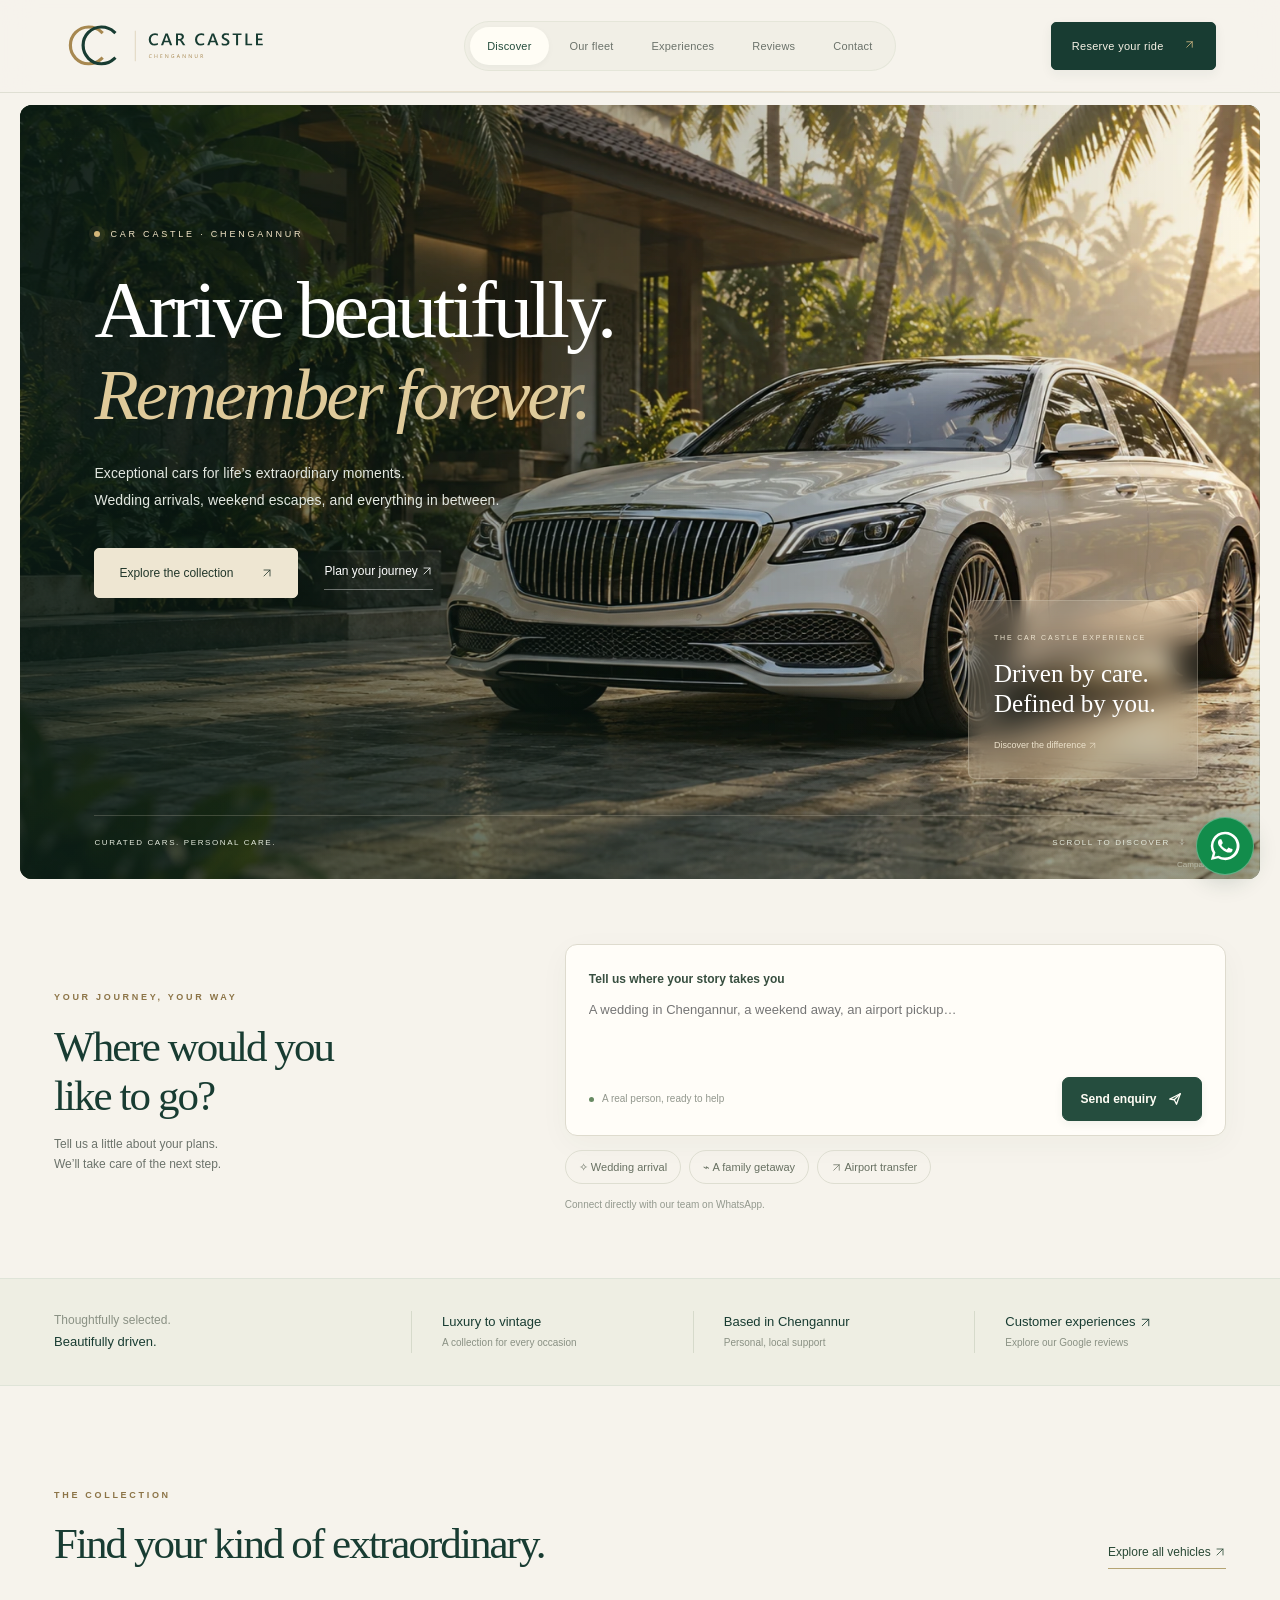
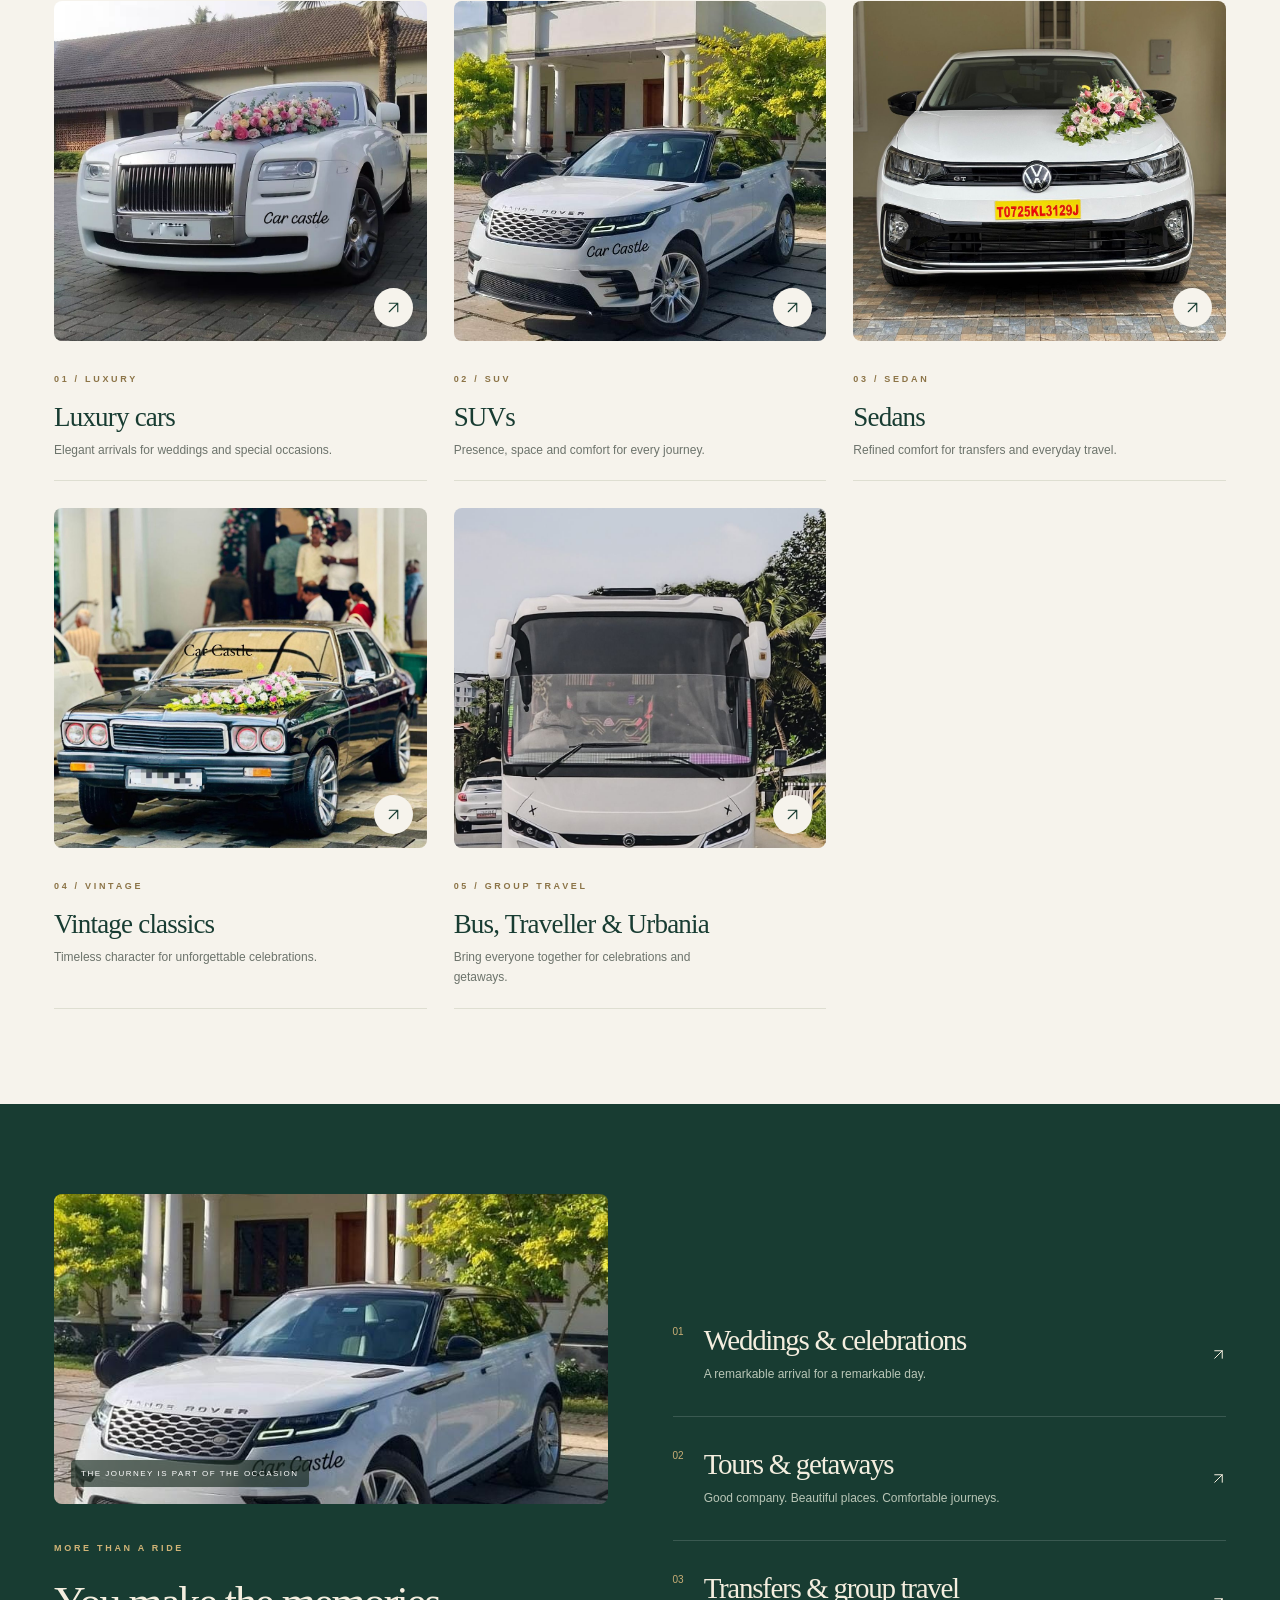
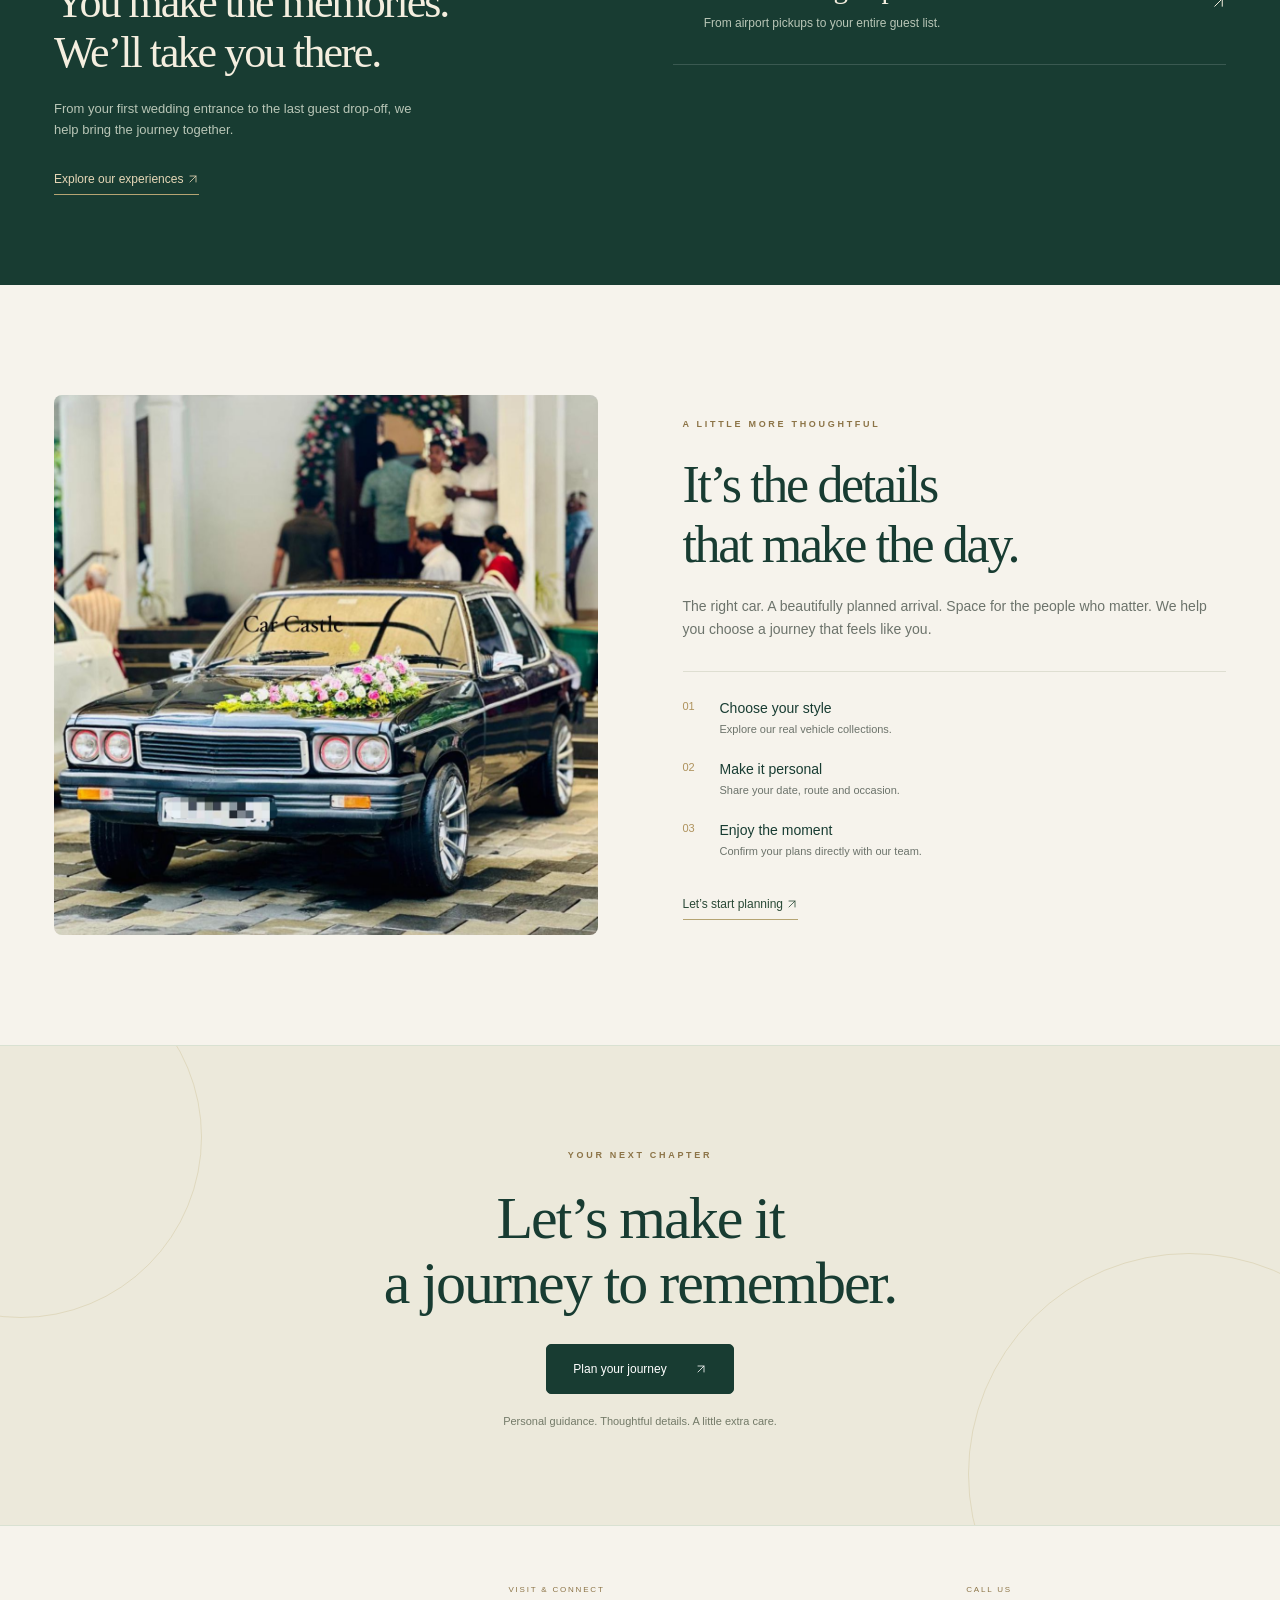
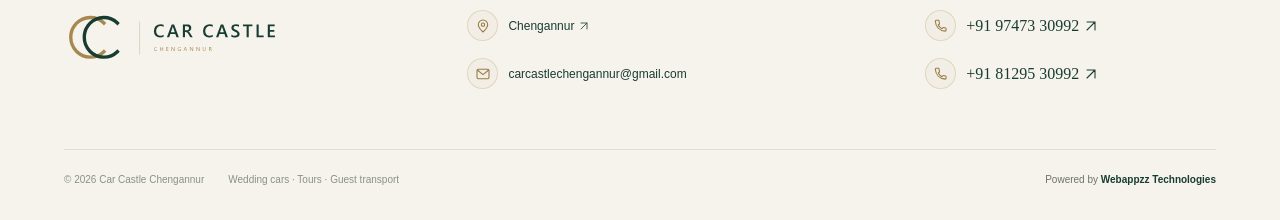
==== commit bd8b8492: "Add files via upload" ====
--- a/index.html
+++ b/index.html
@@ -1 +1 @@
-<!doctype html><html lang="en"><head><meta charset="utf-8"><meta name="viewport" content="width=device-width, initial-scale=1"><title>Luxury wedding cars & travel | Car Castle Chengannur</title><meta name="description" content="Discover luxury wedding cars, vintage classics, SUVs and group travel with Car Castle Chengannur. Enquire directly for availability and pricing."><meta name="theme-color" content="#f8f9f6"><link rel="stylesheet" href="assets/styles.css?v=15"><link rel="icon" type="image/svg+xml" href="assets/favicon.svg?v=6"></head><body data-page="home"><a class="skip-link" href="#main">Skip to content</a><header class="topbar"><nav><a class="brand" href="index.html" aria-label="Car Castle Chengannur home"><img class="brand-wordmark" src="assets/car-castle-logo.svg?v=6" width="245" height="52" alt="Car Castle Chengannur"></a><button class="menu-toggle" aria-label="Open navigation" aria-expanded="false" aria-controls="mobile-menu"><span class="menu-caption">MENU</span><span class="menu-lines" aria-hidden="true"><i></i><i></i></span></button><div class="nav-links desktop-nav"><a data-nav="home" href="index.html">Discover</a><a data-nav="fleet" href="fleet.html">Our fleet</a><a data-nav="services" href="services.html">Experiences</a><a data-nav="reviews" href="reviews.html">Reviews</a><a data-nav="contact" href="contact.html">Contact</a></div><a class="nav-book" href="https://wa.me/919747330992">Reserve your ride <span><svg class="direction-icon" xmlns="http://www.w3.org/2000/svg" viewBox="0 0 24 24" width="16" height="16" fill="none" stroke="currentColor" stroke-width="1.6" stroke-linecap="round" stroke-linejoin="round" aria-hidden="true" focusable="false"><path d="M6 18 18 6M6 6h12v12"/></svg></span></a></nav></header><dialog class="mobile-menu" id="mobile-menu" aria-labelledby="mobile-menu-title"><div class="drawer-head"><img src="assets/car-castle-logo.svg?v=6" width="218" height="47" alt="Car Castle Chengannur"><button class="drawer-close" type="button" aria-label="Close navigation"><svg viewBox="0 0 24 24" width="20" height="20" fill="none" aria-hidden="true"><path d="m6 6 12 12M18 6 6 18" stroke="currentColor" stroke-width="1.5"/></svg></button></div><div class="drawer-content"><span class="eyebrow" id="mobile-menu-title">EXTRAORDINARY JOURNEYS BEGIN HERE</span><nav class="drawer-links" aria-label="Mobile navigation"><a data-nav="home" href="index.html"><span class="drawer-number">01</span><span>Discover</span><span class="drawer-arrow" aria-hidden="true"><svg class="direction-icon" xmlns="http://www.w3.org/2000/svg" viewBox="0 0 24 24" width="16" height="16" fill="none" stroke="currentColor" stroke-width="1.6" stroke-linecap="round" stroke-linejoin="round" aria-hidden="true" focusable="false"><path d="M6 18 18 6M6 6h12v12"/></svg></span></a><a data-nav="fleet" href="fleet.html"><span class="drawer-number">02</span><span>Our collection</span><span class="drawer-arrow" aria-hidden="true"><svg class="direction-icon" xmlns="http://www.w3.org/2000/svg" viewBox="0 0 24 24" width="16" height="16" fill="none" stroke="currentColor" stroke-width="1.6" stroke-linecap="round" stroke-linejoin="round" aria-hidden="true" focusable="false"><path d="M6 18 18 6M6 6h12v12"/></svg></span></a><a data-nav="services" href="services.html"><span class="drawer-number">03</span><span>Experiences</span><span class="drawer-arrow" aria-hidden="true"><svg class="direction-icon" xmlns="http://www.w3.org/2000/svg" viewBox="0 0 24 24" width="16" height="16" fill="none" stroke="currentColor" stroke-width="1.6" stroke-linecap="round" stroke-linejoin="round" aria-hidden="true" focusable="false"><path d="M6 18 18 6M6 6h12v12"/></svg></span></a><a data-nav="reviews" href="reviews.html"><span class="drawer-number">04</span><span>Customer stories</span><span class="drawer-arrow" aria-hidden="true"><svg class="direction-icon" xmlns="http://www.w3.org/2000/svg" viewBox="0 0 24 24" width="16" height="16" fill="none" stroke="currentColor" stroke-width="1.6" stroke-linecap="round" stroke-linejoin="round" aria-hidden="true" focusable="false"><path d="M6 18 18 6M6 6h12v12"/></svg></span></a><a data-nav="contact" href="contact.html"><span class="drawer-number">05</span><span>Get in touch</span><span class="drawer-arrow" aria-hidden="true"><svg class="direction-icon" xmlns="http://www.w3.org/2000/svg" viewBox="0 0 24 24" width="16" height="16" fill="none" stroke="currentColor" stroke-width="1.6" stroke-linecap="round" stroke-linejoin="round" aria-hidden="true" focusable="false"><path d="M6 18 18 6M6 6h12v12"/></svg></span></a></nav><div class="drawer-contact"><span class="eyebrow">LET’S PLAN YOUR ARRIVAL</span><a href="tel:+919747330992">+91 97473 30992</a><a href="tel:+918129530992">+91 81295 30992</a><a class="drawer-location" href="https://maps.app.goo.gl/WBepy1QjwrQNJMew8" target="_blank" rel="noopener noreferrer">Chengannur · Find us <svg class="direction-icon" xmlns="http://www.w3.org/2000/svg" viewBox="0 0 24 24" width="16" height="16" fill="none" stroke="currentColor" stroke-width="1.6" stroke-linecap="round" stroke-linejoin="round" aria-hidden="true" focusable="false"><path d="M6 18 18 6M6 6h12v12"/></svg></a></div><a class="button dark drawer-book" href="https://wa.me/919747330992">Reserve your ride <span><svg class="direction-icon" xmlns="http://www.w3.org/2000/svg" viewBox="0 0 24 24" width="16" height="16" fill="none" stroke="currentColor" stroke-width="1.6" stroke-linecap="round" stroke-linejoin="round" aria-hidden="true" focusable="false"><path d="M6 18 18 6M6 6h12v12"/></svg></span></a><p class="drawer-signoff">Thoughtfully selected. Beautifully driven.</p></div></dialog><main id="main"><div class="scroll-progress" aria-hidden="true"></div><section class="front-hero"><img class="front-image" src="images/hero-journey.webp" alt="Illustrated campaign scene of a luxury white sedan at a tropical Kerala villa" fetchpriority="high" width="1672" height="941"><div class="front-content"><span class="hero-kicker"><i></i> CAR CASTLE · CHENGANNUR</span><h1>Arrive beautifully.<br><em>Remember forever.</em></h1><p>Exceptional cars for life’s extraordinary moments.<br>Wedding arrivals, weekend escapes, and everything in between.</p><div class="front-actions"><a class="button light" href="fleet.html">Explore the collection <span><svg class="direction-icon" xmlns="http://www.w3.org/2000/svg" viewBox="0 0 24 24" width="16" height="16" fill="none" stroke="currentColor" stroke-width="1.6" stroke-linecap="round" stroke-linejoin="round" aria-hidden="true" focusable="false"><path d="M6 18 18 6M6 6h12v12"/></svg></span></a><a class="hero-contact" href="contact.html">Plan your journey <svg class="direction-icon" xmlns="http://www.w3.org/2000/svg" viewBox="0 0 24 24" width="16" height="16" fill="none" stroke="currentColor" stroke-width="1.6" stroke-linecap="round" stroke-linejoin="round" aria-hidden="true" focusable="false"><path d="M6 18 18 6M6 6h12v12"/></svg></a></div></div><div class="hero-seal"><span>THE CAR CASTLE EXPERIENCE</span><strong>Driven by care.<br>Defined by you.</strong><a href="services.html">Discover the difference <svg class="direction-icon" xmlns="http://www.w3.org/2000/svg" viewBox="0 0 24 24" width="16" height="16" fill="none" stroke="currentColor" stroke-width="1.6" stroke-linecap="round" stroke-linejoin="round" aria-hidden="true" focusable="false"><path d="M6 18 18 6M6 6h12v12"/></svg></a></div><div class="hero-foot"><span>CURATED CARS. PERSONAL CARE.</span><a href="#collection">SCROLL TO DISCOVER <svg class="direction-icon" xmlns="http://www.w3.org/2000/svg" viewBox="0 0 24 24" width="16" height="16" fill="none" stroke="currentColor" stroke-width="1.6" stroke-linecap="round" stroke-linejoin="round" aria-hidden="true" focusable="false"><path d="M12 5v14m-6-6 6 6 6-6"/></svg></a></div><span class="campaign-note">Campaign artwork</span></section><section class="booking-band"><div class="booking-intro"><span class="eyebrow">YOUR JOURNEY, YOUR WAY</span><h2>Where would you<br>like to go?</h2><p>Tell us a little about your plans.<br>We’ll take care of the next step.</p></div><div class="booking-composer"><form class="trip-form"><label for="trip">Tell us where your story takes you</label><textarea id="trip" required maxlength="1800" placeholder="A wedding in Chengannur, a weekend away, an airport pickup…" rows="2"></textarea><div class="composer-bottom"><span><i></i> A real person, ready to help</span><button class="send-enquiry" aria-label="Send your trip enquiry on WhatsApp" type="submit"><span>Send enquiry</span><svg xmlns="http://www.w3.org/2000/svg" width="18" height="18" viewBox="0 0 24 24" fill="none" aria-hidden="true"><path d="m5 12 14-7-5 14-3-6-6-1Z" stroke="currentColor" stroke-width="1.7" stroke-linejoin="round"/><path d="m11 13 8-8" stroke="currentColor" stroke-width="1.7" stroke-linecap="round"/></svg></button></div></form><div class="suggestions"><button type="button" data-prompt="I’m planning a wedding and would like a luxury wedding car.">✧ Wedding arrival</button><button type="button" data-prompt="I’d like to plan a family trip. Please help me choose a vehicle.">⌁ A family getaway</button><button type="button" data-prompt="I need an airport transfer. Please share availability."><svg class="direction-icon" xmlns="http://www.w3.org/2000/svg" viewBox="0 0 24 24" width="16" height="16" fill="none" stroke="currentColor" stroke-width="1.6" stroke-linecap="round" stroke-linejoin="round" aria-hidden="true" focusable="false"><path d="M6 18 18 6M6 6h12v12"/></svg> Airport transfer</button></div><p class="composer-note">Connect directly with our team on WhatsApp.</p></div></section><div class="trust-strip"><span>Thoughtfully selected.<br><strong>Beautifully driven.</strong></span><div><strong>Luxury to vintage</strong><span>A collection for every occasion</span></div><div><strong>Based in Chengannur</strong><span>Personal, local support</span></div><a href="reviews.html"><strong>Customer experiences <svg class="direction-icon" xmlns="http://www.w3.org/2000/svg" viewBox="0 0 24 24" width="16" height="16" fill="none" stroke="currentColor" stroke-width="1.6" stroke-linecap="round" stroke-linejoin="round" aria-hidden="true" focusable="false"><path d="M6 18 18 6M6 6h12v12"/></svg></strong><span>Explore our Google reviews</span></a></div><section class="section" id="collection"><div class="section-top"><div><span class="eyebrow">THE COLLECTION</span><h2>Find your kind of extraordinary.</h2></div><a class="text-link" href="fleet.html">Explore all vehicles <svg class="direction-icon" xmlns="http://www.w3.org/2000/svg" viewBox="0 0 24 24" width="16" height="16" fill="none" stroke="currentColor" stroke-width="1.6" stroke-linecap="round" stroke-linejoin="round" aria-hidden="true" focusable="false"><path d="M6 18 18 6M6 6h12v12"/></svg></a></div><div class="collections"><a class="collection-card" href="fleet.html"><div class="image-wrap"><img src="images/luxury/Rolls_Royce_Ghost/image1.jpeg" alt="Luxury car from the Car Castle collection" loading="lazy"><span class="image-arrow"><svg class="direction-icon" xmlns="http://www.w3.org/2000/svg" viewBox="0 0 24 24" width="16" height="16" fill="none" stroke="currentColor" stroke-width="1.6" stroke-linecap="round" stroke-linejoin="round" aria-hidden="true" focusable="false"><path d="M6 18 18 6M6 6h12v12"/></svg></span></div><span class="eyebrow">01 / LUXURY</span><h3>An entrance, elevated.</h3><p>Extraordinary cars for your most meaningful moments.</p></a><a class="collection-card" href="fleet.html"><div class="image-wrap"><img src="images/suv/Range_Rover_Velar/image1.jpeg" alt="Suv car from the Car Castle collection" loading="lazy"><span class="image-arrow"><svg class="direction-icon" xmlns="http://www.w3.org/2000/svg" viewBox="0 0 24 24" width="16" height="16" fill="none" stroke="currentColor" stroke-width="1.6" stroke-linecap="round" stroke-linejoin="round" aria-hidden="true" focusable="false"><path d="M6 18 18 6M6 6h12v12"/></svg></span></div><span class="eyebrow">02 / SUV</span><h3>Presence meets comfort.</h3><p>Room for your people. Style for every occasion.</p></a><a class="collection-card" href="fleet.html"><div class="image-wrap"><img src="images/vintage/Contessa/image1.jpg" alt="Vintage car from the Car Castle collection" loading="lazy"><span class="image-arrow"><svg class="direction-icon" xmlns="http://www.w3.org/2000/svg" viewBox="0 0 24 24" width="16" height="16" fill="none" stroke="currentColor" stroke-width="1.6" stroke-linecap="round" stroke-linejoin="round" aria-hidden="true" focusable="false"><path d="M6 18 18 6M6 6h12v12"/></svg></span></div><span class="eyebrow">03 / VINTAGE</span><h3>Some things are timeless.</h3><p>Classic character. Unforgettable photographs.</p></a></div></section><section class="experience-section"><div><div class="experience-photo"><img src="images/suv/Range_Rover_Velar/image1.jpeg" alt="Range Rover Velar from our SUV collection" loading="lazy"><span>THE JOURNEY IS PART OF THE OCCASION</span></div><span class="eyebrow">MORE THAN A RIDE</span><h2>You make the memories.<br>We’ll take you there.</h2><p>From your first wedding entrance to the last guest drop-off, we help bring the journey together.</p><a class="text-link" href="services.html">Explore our experiences <svg class="direction-icon" xmlns="http://www.w3.org/2000/svg" viewBox="0 0 24 24" width="16" height="16" fill="none" stroke="currentColor" stroke-width="1.6" stroke-linecap="round" stroke-linejoin="round" aria-hidden="true" focusable="false"><path d="M6 18 18 6M6 6h12v12"/></svg></a></div><div class="experience-list"><a href="services.html"><span>01</span><div><h3>Weddings & celebrations</h3><p>A remarkable arrival for a remarkable day.</p></div><b><svg class="direction-icon" xmlns="http://www.w3.org/2000/svg" viewBox="0 0 24 24" width="16" height="16" fill="none" stroke="currentColor" stroke-width="1.6" stroke-linecap="round" stroke-linejoin="round" aria-hidden="true" focusable="false"><path d="M6 18 18 6M6 6h12v12"/></svg></b></a><a href="services.html"><span>02</span><div><h3>Tours & getaways</h3><p>Good company. Beautiful places. Comfortable journeys.</p></div><b><svg class="direction-icon" xmlns="http://www.w3.org/2000/svg" viewBox="0 0 24 24" width="16" height="16" fill="none" stroke="currentColor" stroke-width="1.6" stroke-linecap="round" stroke-linejoin="round" aria-hidden="true" focusable="false"><path d="M6 18 18 6M6 6h12v12"/></svg></b></a><a href="services.html"><span>03</span><div><h3>Transfers & group travel</h3><p>From airport pickups to your entire guest list.</p></div><b><svg class="direction-icon" xmlns="http://www.w3.org/2000/svg" viewBox="0 0 24 24" width="16" height="16" fill="none" stroke="currentColor" stroke-width="1.6" stroke-linecap="round" stroke-linejoin="round" aria-hidden="true" focusable="false"><path d="M6 18 18 6M6 6h12v12"/></svg></b></a></div></section><section class="detail-story"><div class="detail-story-image"><img src="images/vintage/Contessa/image1.jpg" alt="Classic Contessa from the Car Castle vintage collection" loading="lazy"></div><div><span class="eyebrow">A LITTLE MORE THOUGHTFUL</span><h2>It’s the details<br>that make the day.</h2><p>The right car. A beautifully planned arrival. Space for the people who matter. We help you choose a journey that feels like you.</p><div class="story-points"><span>01 <b>Choose your style</b><small>Explore our real vehicle collections.</small></span><span>02 <b>Make it personal</b><small>Share your date, route and occasion.</small></span><span>03 <b>Enjoy the moment</b><small>Confirm your plans directly with our team.</small></span></div><a class="text-link" href="contact.html">Let’s start planning <svg class="direction-icon" xmlns="http://www.w3.org/2000/svg" viewBox="0 0 24 24" width="16" height="16" fill="none" stroke="currentColor" stroke-width="1.6" stroke-linecap="round" stroke-linejoin="round" aria-hidden="true" focusable="false"><path d="M6 18 18 6M6 6h12v12"/></svg></a></div></section><section class="closing"><span class="eyebrow">YOUR NEXT CHAPTER</span><h2>Let’s make it<br>a journey to remember.</h2><a class="button dark" href="contact.html">Plan your journey <span><svg class="direction-icon" xmlns="http://www.w3.org/2000/svg" viewBox="0 0 24 24" width="16" height="16" fill="none" stroke="currentColor" stroke-width="1.6" stroke-linecap="round" stroke-linejoin="round" aria-hidden="true" focusable="false"><path d="M6 18 18 6M6 6h12v12"/></svg></span></a><p>Personal guidance. Thoughtful details. A little extra care.</p></section></main><footer><div class="footer-top"><a class="brand" href="index.html" aria-label="Car Castle Chengannur home"><img class="brand-wordmark" src="assets/car-castle-logo.svg?v=6" width="245" height="52" alt="Car Castle Chengannur"></a><div class="footer-location"><span class="footer-label">VISIT &amp; CONNECT</span><a href="https://maps.app.goo.gl/WBepy1QjwrQNJMew8" target="_blank" rel="noopener noreferrer"><span class="footer-icon" aria-hidden="true"><svg xmlns="http://www.w3.org/2000/svg" width="17" height="17" viewBox="0 0 24 24" fill="none" stroke="currentColor" stroke-width="1.6" stroke-linecap="round" stroke-linejoin="round"><path d="M19 10c0 5-7 11-7 11S5 15 5 10a7 7 0 1 1 14 0Z"/><circle cx="12" cy="10" r="2.5"/></svg></span><span class="footer-link-label">Chengannur <svg class="direction-icon" xmlns="http://www.w3.org/2000/svg" viewBox="0 0 24 24" width="16" height="16" fill="none" stroke="currentColor" stroke-width="1.6" stroke-linecap="round" stroke-linejoin="round" aria-hidden="true" focusable="false"><path d="M6 18 18 6M6 6h12v12"/></svg></span></a><a href="mailto:carcastlechengannur@gmail.com"><span class="footer-icon" aria-hidden="true"><svg xmlns="http://www.w3.org/2000/svg" width="17" height="17" viewBox="0 0 24 24" fill="none" stroke="currentColor" stroke-width="1.6" stroke-linecap="round" stroke-linejoin="round"><rect x="3" y="5" width="18" height="14" rx="2"/><path d="m3.5 6 8.5 7 8.5-7"/></svg></span><span class="footer-link-label">carcastlechengannur@gmail.com</span></a></div><div class="footer-phones" aria-label="Contact phone numbers"><span class="footer-label">CALL US</span><a href="tel:+919747330992"><span class="footer-icon" aria-hidden="true"><svg xmlns="http://www.w3.org/2000/svg" width="17" height="17" viewBox="0 0 24 24" fill="none" stroke="currentColor" stroke-width="1.6" stroke-linecap="round" stroke-linejoin="round"><path d="M7.2 3.5H4.7a1.2 1.2 0 0 0-1.2 1.3c.6 8.4 6.4 14.2 14.8 14.9a1.2 1.2 0 0 0 1.3-1.2V16a1 1 0 0 0-.8-1l-3.2-.7a1 1 0 0 0-1 .4l-1.1 1.4a13 13 0 0 1-5.6-5.6l1.4-1.1a1 1 0 0 0 .4-1L9 4.3a1 1 0 0 0-1-.8Z"/></svg></span><span class="footer-link-label">+91 97473 30992 <svg class="direction-icon" xmlns="http://www.w3.org/2000/svg" viewBox="0 0 24 24" width="16" height="16" fill="none" stroke="currentColor" stroke-width="1.6" stroke-linecap="round" stroke-linejoin="round" aria-hidden="true" focusable="false"><path d="M6 18 18 6M6 6h12v12"/></svg></span></a><a href="tel:+918129530992"><span class="footer-icon" aria-hidden="true"><svg xmlns="http://www.w3.org/2000/svg" width="17" height="17" viewBox="0 0 24 24" fill="none" stroke="currentColor" stroke-width="1.6" stroke-linecap="round" stroke-linejoin="round"><path d="M7.2 3.5H4.7a1.2 1.2 0 0 0-1.2 1.3c.6 8.4 6.4 14.2 14.8 14.9a1.2 1.2 0 0 0 1.3-1.2V16a1 1 0 0 0-.8-1l-3.2-.7a1 1 0 0 0-1 .4l-1.1 1.4a13 13 0 0 1-5.6-5.6l1.4-1.1a1 1 0 0 0 .4-1L9 4.3a1 1 0 0 0-1-.8Z"/></svg></span><span class="footer-link-label">+91 81295 30992 <svg class="direction-icon" xmlns="http://www.w3.org/2000/svg" viewBox="0 0 24 24" width="16" height="16" fill="none" stroke="currentColor" stroke-width="1.6" stroke-linecap="round" stroke-linejoin="round" aria-hidden="true" focusable="false"><path d="M6 18 18 6M6 6h12v12"/></svg></span></a></div></div><div class="footer-bottom"><span>© <span data-year></span> Car Castle Chengannur</span><span>Wedding cars · Tours · Guest transport</span><a class="footer-credit" href="https://webappzz.com/" target="_blank" rel="noopener noreferrer">Powered by <span>Webappzz Technologies</span></a></div></footer><a class="floating-contact floating-whatsapp" href="https://wa.me/919747330992" target="_blank" rel="noopener noreferrer" aria-label="Chat with Car Castle on WhatsApp" title="Chat on WhatsApp"><svg xmlns="http://www.w3.org/2000/svg" viewBox="0 0 32 32" width="30" height="30" fill="currentColor" aria-hidden="true" focusable="false"><path d="M16 .9A15 15 0 0 0 3 23.4L.9 31l7.8-2A15.1 15.1 0 1 0 16 .9Zm0 27.4a12.3 12.3 0 0 1-6.3-1.7l-.5-.3-4.6 1.2 1.2-4.5-.3-.5A12.4 12.4 0 1 1 16 28.3Zm6.8-9.3c-.4-.2-2.2-1.1-2.6-1.2-.3-.1-.6-.2-.8.2-.3.4-1 1.2-1.2 1.5-.2.2-.4.3-.8.1-.4-.2-1.6-.6-3-1.9-1.1-1-1.9-2.2-2.1-2.6-.2-.4 0-.6.2-.8l.6-.7c.2-.2.3-.4.4-.6.1-.3 0-.5 0-.7-.1-.2-.9-2.1-1.2-2.9-.3-.7-.6-.6-.8-.6h-.7c-.3 0-.7.1-1 .5-.4.4-1.3 1.2-1.3 3.1s1.4 3.6 1.6 3.9c.2.2 2.7 4.2 6.6 5.8.9.4 1.6.6 2.2.7.9.3 1.7.2 2.4.2.7-.1 2.2-.9 2.5-1.8.3-.9.3-1.6.2-1.8-.1-.2-.3-.3-.7-.5Z"/></svg></a><button class="back-to-top" aria-label="Back to top" type="button"><svg class="direction-icon" xmlns="http://www.w3.org/2000/svg" viewBox="0 0 24 24" width="16" height="16" fill="none" stroke="currentColor" stroke-width="1.6" stroke-linecap="round" stroke-linejoin="round" aria-hidden="true" focusable="false"><path d="M12 19V5m-6 6 6-6 6 6"/></svg></button><script src="assets/site.js?v=12"></script></body></html>+<!doctype html><html lang="en"><head><meta charset="utf-8"><meta name="viewport" content="width=device-width, initial-scale=1"><title>Luxury wedding cars & travel | Car Castle Chengannur</title><meta name="description" content="Discover luxury wedding cars, vintage classics, SUVs and group travel with Car Castle Chengannur. Enquire directly for availability and pricing."><meta name="theme-color" content="#f8f9f6"><link rel="stylesheet" href="assets/styles.css?v=18"><link rel="icon" type="image/svg+xml" href="assets/favicon.svg?v=6"></head><body data-page="home"><a class="skip-link" href="#main">Skip to content</a><header class="topbar"><nav><a class="brand" href="index.html" aria-label="Car Castle Chengannur home"><img class="brand-wordmark" src="assets/car-castle-logo.svg?v=6" width="245" height="52" alt="Car Castle Chengannur"></a><button class="menu-toggle" aria-label="Open navigation" aria-expanded="false" aria-controls="mobile-menu"><span class="menu-caption">MENU</span><span class="menu-lines" aria-hidden="true"><i></i><i></i></span></button><div class="nav-links desktop-nav"><a data-nav="home" href="index.html">Discover</a><a data-nav="fleet" href="fleet.html">Our fleet</a><a data-nav="services" href="services.html">Experiences</a><a data-nav="reviews" href="reviews.html">Reviews</a><a data-nav="contact" href="contact.html">Contact</a></div><a class="nav-book" href="https://wa.me/919747330992">Reserve your ride <span><svg class="direction-icon" xmlns="http://www.w3.org/2000/svg" viewBox="0 0 24 24" width="16" height="16" fill="none" stroke="currentColor" stroke-width="1.6" stroke-linecap="round" stroke-linejoin="round" aria-hidden="true" focusable="false"><path d="M6 18 18 6M6 6h12v12"/></svg></span></a></nav></header><dialog class="mobile-menu" id="mobile-menu" aria-labelledby="mobile-menu-title"><div class="drawer-head"><img src="assets/car-castle-logo.svg?v=6" width="218" height="47" alt="Car Castle Chengannur"><button class="drawer-close" type="button" aria-label="Close navigation"><svg viewBox="0 0 24 24" width="20" height="20" fill="none" aria-hidden="true"><path d="m6 6 12 12M18 6 6 18" stroke="currentColor" stroke-width="1.5"/></svg></button></div><div class="drawer-content"><span class="eyebrow" id="mobile-menu-title">EXTRAORDINARY JOURNEYS BEGIN HERE</span><nav class="drawer-links" aria-label="Mobile navigation"><a data-nav="home" href="index.html"><span class="drawer-number">01</span><span>Discover</span><span class="drawer-arrow" aria-hidden="true"><svg class="direction-icon" xmlns="http://www.w3.org/2000/svg" viewBox="0 0 24 24" width="16" height="16" fill="none" stroke="currentColor" stroke-width="1.6" stroke-linecap="round" stroke-linejoin="round" aria-hidden="true" focusable="false"><path d="M6 18 18 6M6 6h12v12"/></svg></span></a><a data-nav="fleet" href="fleet.html"><span class="drawer-number">02</span><span>Our collection</span><span class="drawer-arrow" aria-hidden="true"><svg class="direction-icon" xmlns="http://www.w3.org/2000/svg" viewBox="0 0 24 24" width="16" height="16" fill="none" stroke="currentColor" stroke-width="1.6" stroke-linecap="round" stroke-linejoin="round" aria-hidden="true" focusable="false"><path d="M6 18 18 6M6 6h12v12"/></svg></span></a><a data-nav="services" href="services.html"><span class="drawer-number">03</span><span>Experiences</span><span class="drawer-arrow" aria-hidden="true"><svg class="direction-icon" xmlns="http://www.w3.org/2000/svg" viewBox="0 0 24 24" width="16" height="16" fill="none" stroke="currentColor" stroke-width="1.6" stroke-linecap="round" stroke-linejoin="round" aria-hidden="true" focusable="false"><path d="M6 18 18 6M6 6h12v12"/></svg></span></a><a data-nav="reviews" href="reviews.html"><span class="drawer-number">04</span><span>Customer stories</span><span class="drawer-arrow" aria-hidden="true"><svg class="direction-icon" xmlns="http://www.w3.org/2000/svg" viewBox="0 0 24 24" width="16" height="16" fill="none" stroke="currentColor" stroke-width="1.6" stroke-linecap="round" stroke-linejoin="round" aria-hidden="true" focusable="false"><path d="M6 18 18 6M6 6h12v12"/></svg></span></a><a data-nav="contact" href="contact.html"><span class="drawer-number">05</span><span>Get in touch</span><span class="drawer-arrow" aria-hidden="true"><svg class="direction-icon" xmlns="http://www.w3.org/2000/svg" viewBox="0 0 24 24" width="16" height="16" fill="none" stroke="currentColor" stroke-width="1.6" stroke-linecap="round" stroke-linejoin="round" aria-hidden="true" focusable="false"><path d="M6 18 18 6M6 6h12v12"/></svg></span></a></nav><div class="drawer-contact"><span class="eyebrow">LET’S PLAN YOUR ARRIVAL</span><a href="tel:+919747330992">+91 97473 30992</a><a href="tel:+918129530992">+91 81295 30992</a><a class="drawer-location" href="https://maps.app.goo.gl/WBepy1QjwrQNJMew8" target="_blank" rel="noopener noreferrer">Chengannur · Find us <svg class="direction-icon" xmlns="http://www.w3.org/2000/svg" viewBox="0 0 24 24" width="16" height="16" fill="none" stroke="currentColor" stroke-width="1.6" stroke-linecap="round" stroke-linejoin="round" aria-hidden="true" focusable="false"><path d="M6 18 18 6M6 6h12v12"/></svg></a></div><a class="button dark drawer-book" href="https://wa.me/919747330992">Reserve your ride <span><svg class="direction-icon" xmlns="http://www.w3.org/2000/svg" viewBox="0 0 24 24" width="16" height="16" fill="none" stroke="currentColor" stroke-width="1.6" stroke-linecap="round" stroke-linejoin="round" aria-hidden="true" focusable="false"><path d="M6 18 18 6M6 6h12v12"/></svg></span></a><p class="drawer-signoff">Thoughtfully selected. Beautifully driven.</p></div></dialog><main id="main"><div class="scroll-progress" aria-hidden="true"></div><section class="front-hero"><img class="front-image" src="images/hero-journey.webp" alt="Illustrated campaign scene of a luxury white sedan at a tropical Kerala villa" fetchpriority="high" width="1672" height="941"><div class="front-content"><span class="hero-kicker"><i></i> CAR CASTLE · CHENGANNUR</span><h1>Arrive beautifully.<br><em>Remember forever.</em></h1><p>Exceptional cars for life’s extraordinary moments.<br>Wedding arrivals, weekend escapes, and everything in between.</p><div class="front-actions"><a class="button light" href="fleet.html">Explore the collection <span><svg class="direction-icon" xmlns="http://www.w3.org/2000/svg" viewBox="0 0 24 24" width="16" height="16" fill="none" stroke="currentColor" stroke-width="1.6" stroke-linecap="round" stroke-linejoin="round" aria-hidden="true" focusable="false"><path d="M6 18 18 6M6 6h12v12"/></svg></span></a><a class="hero-contact" href="contact.html">Plan your journey <svg class="direction-icon" xmlns="http://www.w3.org/2000/svg" viewBox="0 0 24 24" width="16" height="16" fill="none" stroke="currentColor" stroke-width="1.6" stroke-linecap="round" stroke-linejoin="round" aria-hidden="true" focusable="false"><path d="M6 18 18 6M6 6h12v12"/></svg></a></div></div><div class="hero-seal"><span>THE CAR CASTLE EXPERIENCE</span><strong>Driven by care.<br>Defined by you.</strong><a href="services.html">Discover the difference <svg class="direction-icon" xmlns="http://www.w3.org/2000/svg" viewBox="0 0 24 24" width="16" height="16" fill="none" stroke="currentColor" stroke-width="1.6" stroke-linecap="round" stroke-linejoin="round" aria-hidden="true" focusable="false"><path d="M6 18 18 6M6 6h12v12"/></svg></a></div><div class="hero-foot"><span>CURATED CARS. PERSONAL CARE.</span><a href="#collection">SCROLL TO DISCOVER <svg class="direction-icon" xmlns="http://www.w3.org/2000/svg" viewBox="0 0 24 24" width="16" height="16" fill="none" stroke="currentColor" stroke-width="1.6" stroke-linecap="round" stroke-linejoin="round" aria-hidden="true" focusable="false"><path d="M12 5v14m-6-6 6 6 6-6"/></svg></a></div><span class="campaign-note">Campaign artwork</span></section><section class="booking-band"><div class="booking-intro"><span class="eyebrow">YOUR JOURNEY, YOUR WAY</span><h2>Where would you<br>like to go?</h2><p>Tell us a little about your plans.<br>We’ll take care of the next step.</p></div><div class="booking-composer"><form class="trip-form"><label for="trip">Tell us where your story takes you</label><textarea id="trip" required maxlength="1800" placeholder="A wedding in Chengannur, a weekend away, an airport pickup…" rows="2"></textarea><div class="composer-bottom"><span><i></i> A real person, ready to help</span><button class="send-enquiry" aria-label="Send your trip enquiry on WhatsApp" type="submit"><span>Send enquiry</span><svg xmlns="http://www.w3.org/2000/svg" width="18" height="18" viewBox="0 0 24 24" fill="none" aria-hidden="true"><path d="m5 12 14-7-5 14-3-6-6-1Z" stroke="currentColor" stroke-width="1.7" stroke-linejoin="round"/><path d="m11 13 8-8" stroke="currentColor" stroke-width="1.7" stroke-linecap="round"/></svg></button></div></form><div class="suggestions"><button type="button" data-prompt="I’m planning a wedding and would like a luxury wedding car.">✧ Wedding arrival</button><button type="button" data-prompt="I’d like to plan a family trip. Please help me choose a vehicle.">⌁ A family getaway</button><button type="button" data-prompt="I need an airport transfer. Please share availability."><svg class="direction-icon" xmlns="http://www.w3.org/2000/svg" viewBox="0 0 24 24" width="16" height="16" fill="none" stroke="currentColor" stroke-width="1.6" stroke-linecap="round" stroke-linejoin="round" aria-hidden="true" focusable="false"><path d="M6 18 18 6M6 6h12v12"/></svg> Airport transfer</button></div><p class="composer-note">Connect directly with our team on WhatsApp.</p></div></section><div class="trust-strip"><span>Thoughtfully selected.<br><strong>Beautifully driven.</strong></span><div><strong>Luxury to vintage</strong><span>A collection for every occasion</span></div><div><strong>Based in Chengannur</strong><span>Personal, local support</span></div><a href="reviews.html"><strong>Customer experiences <svg class="direction-icon" xmlns="http://www.w3.org/2000/svg" viewBox="0 0 24 24" width="16" height="16" fill="none" stroke="currentColor" stroke-width="1.6" stroke-linecap="round" stroke-linejoin="round" aria-hidden="true" focusable="false"><path d="M6 18 18 6M6 6h12v12"/></svg></strong><span>Explore our Google reviews</span></a></div><section class="section" id="collection"><div class="section-top"><div><span class="eyebrow">THE COLLECTION</span><h2>Find your kind of extraordinary.</h2></div><a class="text-link" href="fleet.html">Explore all vehicles <svg class="direction-icon" xmlns="http://www.w3.org/2000/svg" viewBox="0 0 24 24" width="16" height="16" fill="none" stroke="currentColor" stroke-width="1.6" stroke-linecap="round" stroke-linejoin="round" aria-hidden="true" focusable="false"><path d="M6 18 18 6M6 6h12v12"/></svg></a></div><div class="collections home-categories"><a class="collection-card" href="fleet.html?category=luxury"><div class="image-wrap"><img src="images/luxury/Rolls_Royce_Ghost/image1.jpeg" alt="Luxury cars from the Car Castle collection" loading="lazy"><span class="image-arrow"><svg class="direction-icon" xmlns="http://www.w3.org/2000/svg" viewBox="0 0 24 24" width="16" height="16" fill="none" stroke="currentColor" stroke-width="1.6" stroke-linecap="round" stroke-linejoin="round" aria-hidden="true" focusable="false"><path d="M6 18 18 6M6 6h12v12"/></svg></span></div><span class="eyebrow">01 / LUXURY</span><h3>Luxury cars</h3><p>Elegant arrivals for weddings and special occasions.</p></a><a class="collection-card" href="fleet.html?category=suv"><div class="image-wrap"><img src="images/suv/Range_Rover_Velar/image1.jpeg" alt="SUVs from the Car Castle collection" loading="lazy"><span class="image-arrow"><svg class="direction-icon" xmlns="http://www.w3.org/2000/svg" viewBox="0 0 24 24" width="16" height="16" fill="none" stroke="currentColor" stroke-width="1.6" stroke-linecap="round" stroke-linejoin="round" aria-hidden="true" focusable="false"><path d="M6 18 18 6M6 6h12v12"/></svg></span></div><span class="eyebrow">02 / SUV</span><h3>SUVs</h3><p>Presence, space and comfort for every journey.</p></a><a class="collection-card" href="fleet.html?category=sedan"><div class="image-wrap"><img src="images/sedan/VolkswagenVirtus/image1.jpg" alt="Sedans from the Car Castle collection" loading="lazy"><span class="image-arrow"><svg class="direction-icon" xmlns="http://www.w3.org/2000/svg" viewBox="0 0 24 24" width="16" height="16" fill="none" stroke="currentColor" stroke-width="1.6" stroke-linecap="round" stroke-linejoin="round" aria-hidden="true" focusable="false"><path d="M6 18 18 6M6 6h12v12"/></svg></span></div><span class="eyebrow">03 / SEDAN</span><h3>Sedans</h3><p>Refined comfort for transfers and everyday travel.</p></a><a class="collection-card" href="fleet.html?category=vintage"><div class="image-wrap"><img src="images/vintage/Contessa/image1.jpg" alt="Vintage classics from the Car Castle collection" loading="lazy"><span class="image-arrow"><svg class="direction-icon" xmlns="http://www.w3.org/2000/svg" viewBox="0 0 24 24" width="16" height="16" fill="none" stroke="currentColor" stroke-width="1.6" stroke-linecap="round" stroke-linejoin="round" aria-hidden="true" focusable="false"><path d="M6 18 18 6M6 6h12v12"/></svg></span></div><span class="eyebrow">04 / VINTAGE</span><h3>Vintage classics</h3><p>Timeless character for unforgettable celebrations.</p></a><a class="collection-card" href="fleet.html?category=bus"><div class="image-wrap"><img src="images/bus/Bus, Traveller & Urbania/Bus.jpg" alt="Bus, Traveller & Urbania from the Car Castle collection" loading="lazy"><span class="image-arrow"><svg class="direction-icon" xmlns="http://www.w3.org/2000/svg" viewBox="0 0 24 24" width="16" height="16" fill="none" stroke="currentColor" stroke-width="1.6" stroke-linecap="round" stroke-linejoin="round" aria-hidden="true" focusable="false"><path d="M6 18 18 6M6 6h12v12"/></svg></span></div><span class="eyebrow">05 / GROUP TRAVEL</span><h3>Bus, Traveller & Urbania</h3><p>Bring everyone together for celebrations and getaways.</p></a></div></section><section class="experience-section"><div><div class="experience-photo"><img src="images/suv/Range_Rover_Velar/image1.jpeg" alt="Range Rover Velar from our SUV collection" loading="lazy"><span>THE JOURNEY IS PART OF THE OCCASION</span></div><span class="eyebrow">MORE THAN A RIDE</span><h2>You make the memories.<br>We’ll take you there.</h2><p>From your first wedding entrance to the last guest drop-off, we help bring the journey together.</p><a class="text-link" href="services.html">Explore our experiences <svg class="direction-icon" xmlns="http://www.w3.org/2000/svg" viewBox="0 0 24 24" width="16" height="16" fill="none" stroke="currentColor" stroke-width="1.6" stroke-linecap="round" stroke-linejoin="round" aria-hidden="true" focusable="false"><path d="M6 18 18 6M6 6h12v12"/></svg></a></div><div class="experience-list"><a href="services.html"><span>01</span><div><h3>Weddings & celebrations</h3><p>A remarkable arrival for a remarkable day.</p></div><b><svg class="direction-icon" xmlns="http://www.w3.org/2000/svg" viewBox="0 0 24 24" width="16" height="16" fill="none" stroke="currentColor" stroke-width="1.6" stroke-linecap="round" stroke-linejoin="round" aria-hidden="true" focusable="false"><path d="M6 18 18 6M6 6h12v12"/></svg></b></a><a href="services.html"><span>02</span><div><h3>Tours & getaways</h3><p>Good company. Beautiful places. Comfortable journeys.</p></div><b><svg class="direction-icon" xmlns="http://www.w3.org/2000/svg" viewBox="0 0 24 24" width="16" height="16" fill="none" stroke="currentColor" stroke-width="1.6" stroke-linecap="round" stroke-linejoin="round" aria-hidden="true" focusable="false"><path d="M6 18 18 6M6 6h12v12"/></svg></b></a><a href="services.html"><span>03</span><div><h3>Transfers & group travel</h3><p>From airport pickups to your entire guest list.</p></div><b><svg class="direction-icon" xmlns="http://www.w3.org/2000/svg" viewBox="0 0 24 24" width="16" height="16" fill="none" stroke="currentColor" stroke-width="1.6" stroke-linecap="round" stroke-linejoin="round" aria-hidden="true" focusable="false"><path d="M6 18 18 6M6 6h12v12"/></svg></b></a></div></section><section class="detail-story"><div class="detail-story-image"><img src="images/vintage/Contessa/image1.jpg" alt="Classic Contessa from the Car Castle vintage collection" loading="lazy"></div><div><span class="eyebrow">A LITTLE MORE THOUGHTFUL</span><h2>It’s the details<br>that make the day.</h2><p>The right car. A beautifully planned arrival. Space for the people who matter. We help you choose a journey that feels like you.</p><div class="story-points"><span>01 <b>Choose your style</b><small>Explore our real vehicle collections.</small></span><span>02 <b>Make it personal</b><small>Share your date, route and occasion.</small></span><span>03 <b>Enjoy the moment</b><small>Confirm your plans directly with our team.</small></span></div><a class="text-link" href="contact.html">Let’s start planning <svg class="direction-icon" xmlns="http://www.w3.org/2000/svg" viewBox="0 0 24 24" width="16" height="16" fill="none" stroke="currentColor" stroke-width="1.6" stroke-linecap="round" stroke-linejoin="round" aria-hidden="true" focusable="false"><path d="M6 18 18 6M6 6h12v12"/></svg></a></div></section><section class="closing"><span class="eyebrow">YOUR NEXT CHAPTER</span><h2>Let’s make it<br>a journey to remember.</h2><a class="button dark" href="contact.html">Plan your journey <span><svg class="direction-icon" xmlns="http://www.w3.org/2000/svg" viewBox="0 0 24 24" width="16" height="16" fill="none" stroke="currentColor" stroke-width="1.6" stroke-linecap="round" stroke-linejoin="round" aria-hidden="true" focusable="false"><path d="M6 18 18 6M6 6h12v12"/></svg></span></a><p>Personal guidance. Thoughtful details. A little extra care.</p></section></main><footer><div class="footer-top"><a class="brand" href="index.html" aria-label="Car Castle Chengannur home"><img class="brand-wordmark" src="assets/car-castle-logo.svg?v=6" width="245" height="52" alt="Car Castle Chengannur"></a><div class="footer-location"><span class="footer-label">VISIT &amp; CONNECT</span><a href="https://maps.app.goo.gl/WBepy1QjwrQNJMew8" target="_blank" rel="noopener noreferrer"><span class="footer-icon" aria-hidden="true"><svg xmlns="http://www.w3.org/2000/svg" width="17" height="17" viewBox="0 0 24 24" fill="none" stroke="currentColor" stroke-width="1.6" stroke-linecap="round" stroke-linejoin="round"><path d="M19 10c0 5-7 11-7 11S5 15 5 10a7 7 0 1 1 14 0Z"/><circle cx="12" cy="10" r="2.5"/></svg></span><span class="footer-link-label">Chengannur <svg class="direction-icon" xmlns="http://www.w3.org/2000/svg" viewBox="0 0 24 24" width="16" height="16" fill="none" stroke="currentColor" stroke-width="1.6" stroke-linecap="round" stroke-linejoin="round" aria-hidden="true" focusable="false"><path d="M6 18 18 6M6 6h12v12"/></svg></span></a><a href="mailto:carcastlechengannur@gmail.com"><span class="footer-icon" aria-hidden="true"><svg xmlns="http://www.w3.org/2000/svg" width="17" height="17" viewBox="0 0 24 24" fill="none" stroke="currentColor" stroke-width="1.6" stroke-linecap="round" stroke-linejoin="round"><rect x="3" y="5" width="18" height="14" rx="2"/><path d="m3.5 6 8.5 7 8.5-7"/></svg></span><span class="footer-link-label">carcastlechengannur@gmail.com</span></a></div><div class="footer-phones" aria-label="Contact phone numbers"><span class="footer-label">CALL US</span><a href="tel:+919747330992"><span class="footer-icon" aria-hidden="true"><svg xmlns="http://www.w3.org/2000/svg" width="17" height="17" viewBox="0 0 24 24" fill="none" stroke="currentColor" stroke-width="1.6" stroke-linecap="round" stroke-linejoin="round"><path d="M7.2 3.5H4.7a1.2 1.2 0 0 0-1.2 1.3c.6 8.4 6.4 14.2 14.8 14.9a1.2 1.2 0 0 0 1.3-1.2V16a1 1 0 0 0-.8-1l-3.2-.7a1 1 0 0 0-1 .4l-1.1 1.4a13 13 0 0 1-5.6-5.6l1.4-1.1a1 1 0 0 0 .4-1L9 4.3a1 1 0 0 0-1-.8Z"/></svg></span><span class="footer-link-label">+91 97473 30992 <svg class="direction-icon" xmlns="http://www.w3.org/2000/svg" viewBox="0 0 24 24" width="16" height="16" fill="none" stroke="currentColor" stroke-width="1.6" stroke-linecap="round" stroke-linejoin="round" aria-hidden="true" focusable="false"><path d="M6 18 18 6M6 6h12v12"/></svg></span></a><a href="tel:+918129530992"><span class="footer-icon" aria-hidden="true"><svg xmlns="http://www.w3.org/2000/svg" width="17" height="17" viewBox="0 0 24 24" fill="none" stroke="currentColor" stroke-width="1.6" stroke-linecap="round" stroke-linejoin="round"><path d="M7.2 3.5H4.7a1.2 1.2 0 0 0-1.2 1.3c.6 8.4 6.4 14.2 14.8 14.9a1.2 1.2 0 0 0 1.3-1.2V16a1 1 0 0 0-.8-1l-3.2-.7a1 1 0 0 0-1 .4l-1.1 1.4a13 13 0 0 1-5.6-5.6l1.4-1.1a1 1 0 0 0 .4-1L9 4.3a1 1 0 0 0-1-.8Z"/></svg></span><span class="footer-link-label">+91 81295 30992 <svg class="direction-icon" xmlns="http://www.w3.org/2000/svg" viewBox="0 0 24 24" width="16" height="16" fill="none" stroke="currentColor" stroke-width="1.6" stroke-linecap="round" stroke-linejoin="round" aria-hidden="true" focusable="false"><path d="M6 18 18 6M6 6h12v12"/></svg></span></a></div></div><div class="footer-bottom"><span>© <span data-year></span> Car Castle Chengannur</span><span>Wedding cars · Tours · Guest transport</span><a class="footer-credit" href="https://webappzz.com/" target="_blank" rel="noopener noreferrer">Powered by <span>Webappzz Technologies</span></a></div></footer><a class="floating-contact floating-whatsapp" href="https://wa.me/919747330992" target="_blank" rel="noopener noreferrer" aria-label="Chat with Car Castle on WhatsApp" title="Chat on WhatsApp"><svg xmlns="http://www.w3.org/2000/svg" viewBox="0 0 32 32" width="30" height="30" fill="currentColor" aria-hidden="true" focusable="false"><path d="M16 .9A15 15 0 0 0 3 23.4L.9 31l7.8-2A15.1 15.1 0 1 0 16 .9Zm0 27.4a12.3 12.3 0 0 1-6.3-1.7l-.5-.3-4.6 1.2 1.2-4.5-.3-.5A12.4 12.4 0 1 1 16 28.3Zm6.8-9.3c-.4-.2-2.2-1.1-2.6-1.2-.3-.1-.6-.2-.8.2-.3.4-1 1.2-1.2 1.5-.2.2-.4.3-.8.1-.4-.2-1.6-.6-3-1.9-1.1-1-1.9-2.2-2.1-2.6-.2-.4 0-.6.2-.8l.6-.7c.2-.2.3-.4.4-.6.1-.3 0-.5 0-.7-.1-.2-.9-2.1-1.2-2.9-.3-.7-.6-.6-.8-.6h-.7c-.3 0-.7.1-1 .5-.4.4-1.3 1.2-1.3 3.1s1.4 3.6 1.6 3.9c.2.2 2.7 4.2 6.6 5.8.9.4 1.6.6 2.2.7.9.3 1.7.2 2.4.2.7-.1 2.2-.9 2.5-1.8.3-.9.3-1.6.2-1.8-.1-.2-.3-.3-.7-.5Z"/></svg></a><button class="back-to-top" aria-label="Back to top" type="button"><svg class="direction-icon" xmlns="http://www.w3.org/2000/svg" viewBox="0 0 24 24" width="16" height="16" fill="none" stroke="currentColor" stroke-width="1.6" stroke-linecap="round" stroke-linejoin="round" aria-hidden="true" focusable="false"><path d="M12 19V5m-6 6 6-6 6 6"/></svg></button><script src="assets/site.js?v=12"></script></body></html>
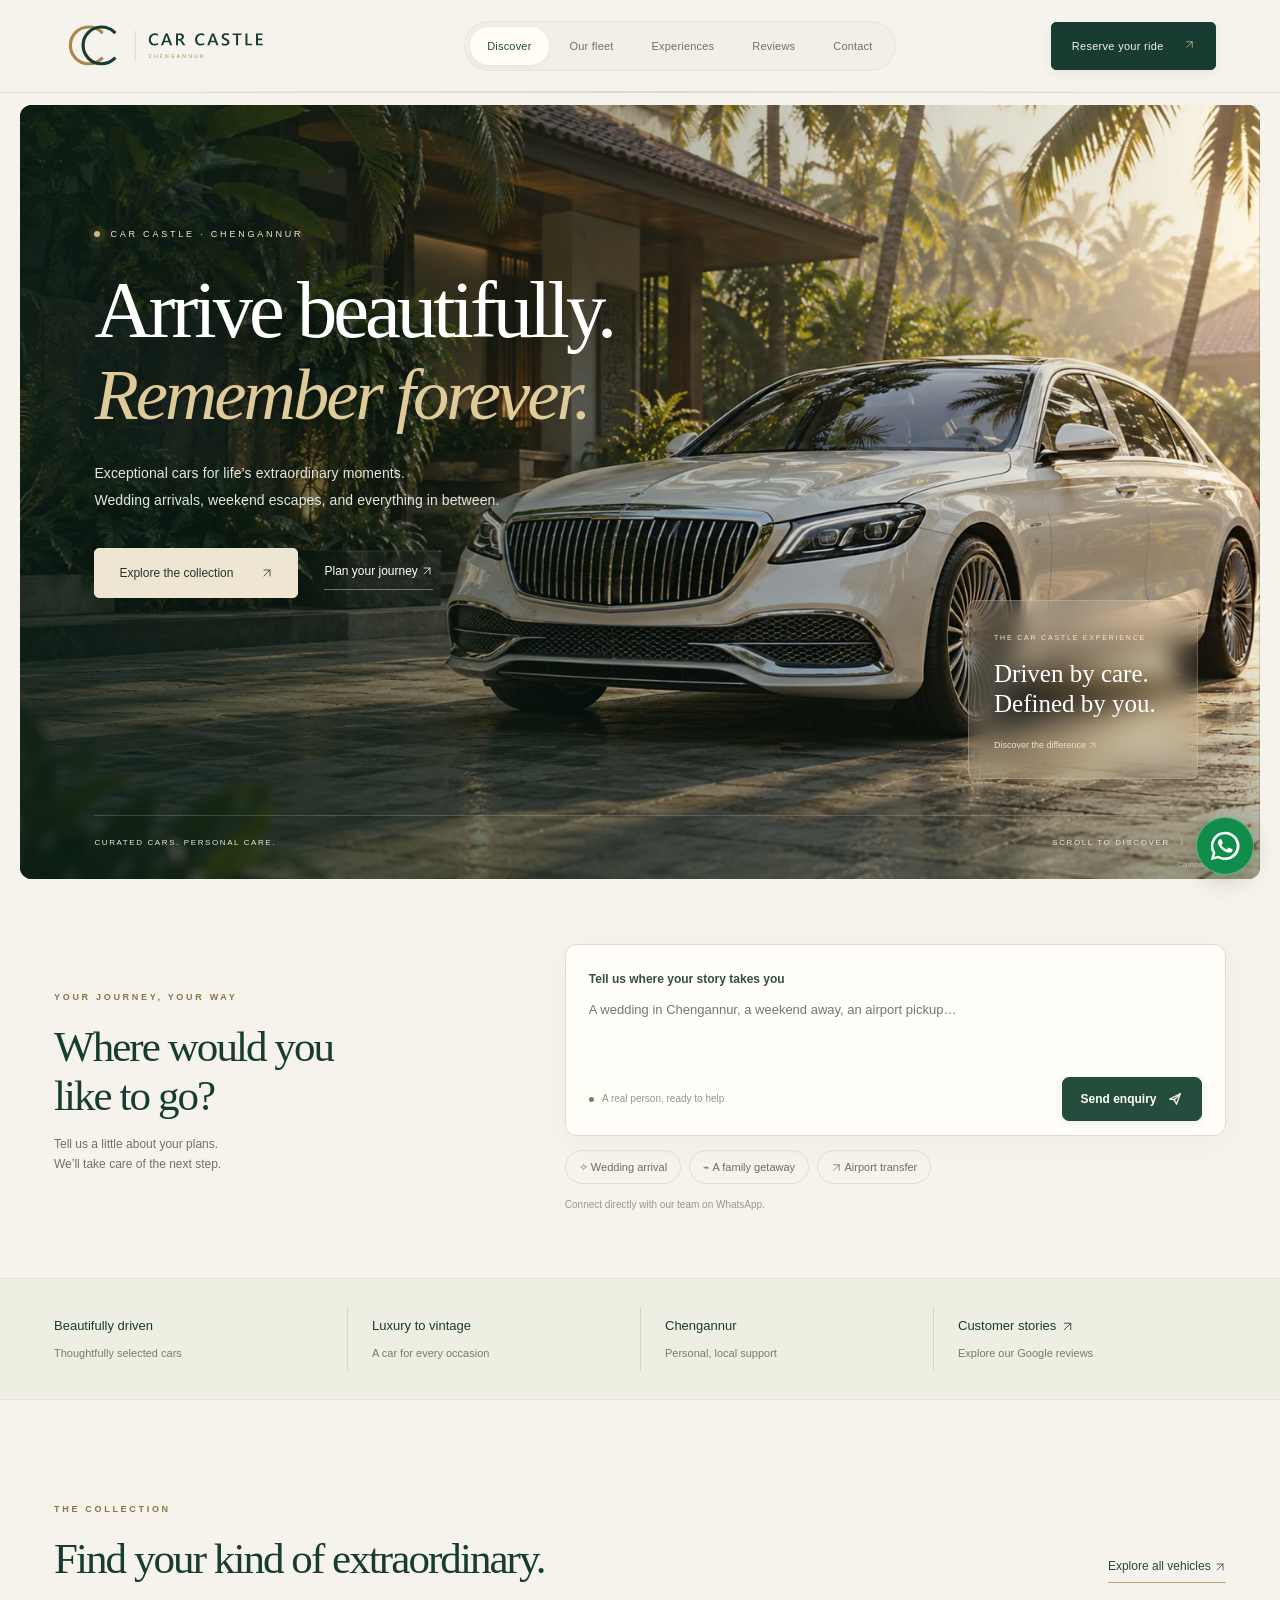
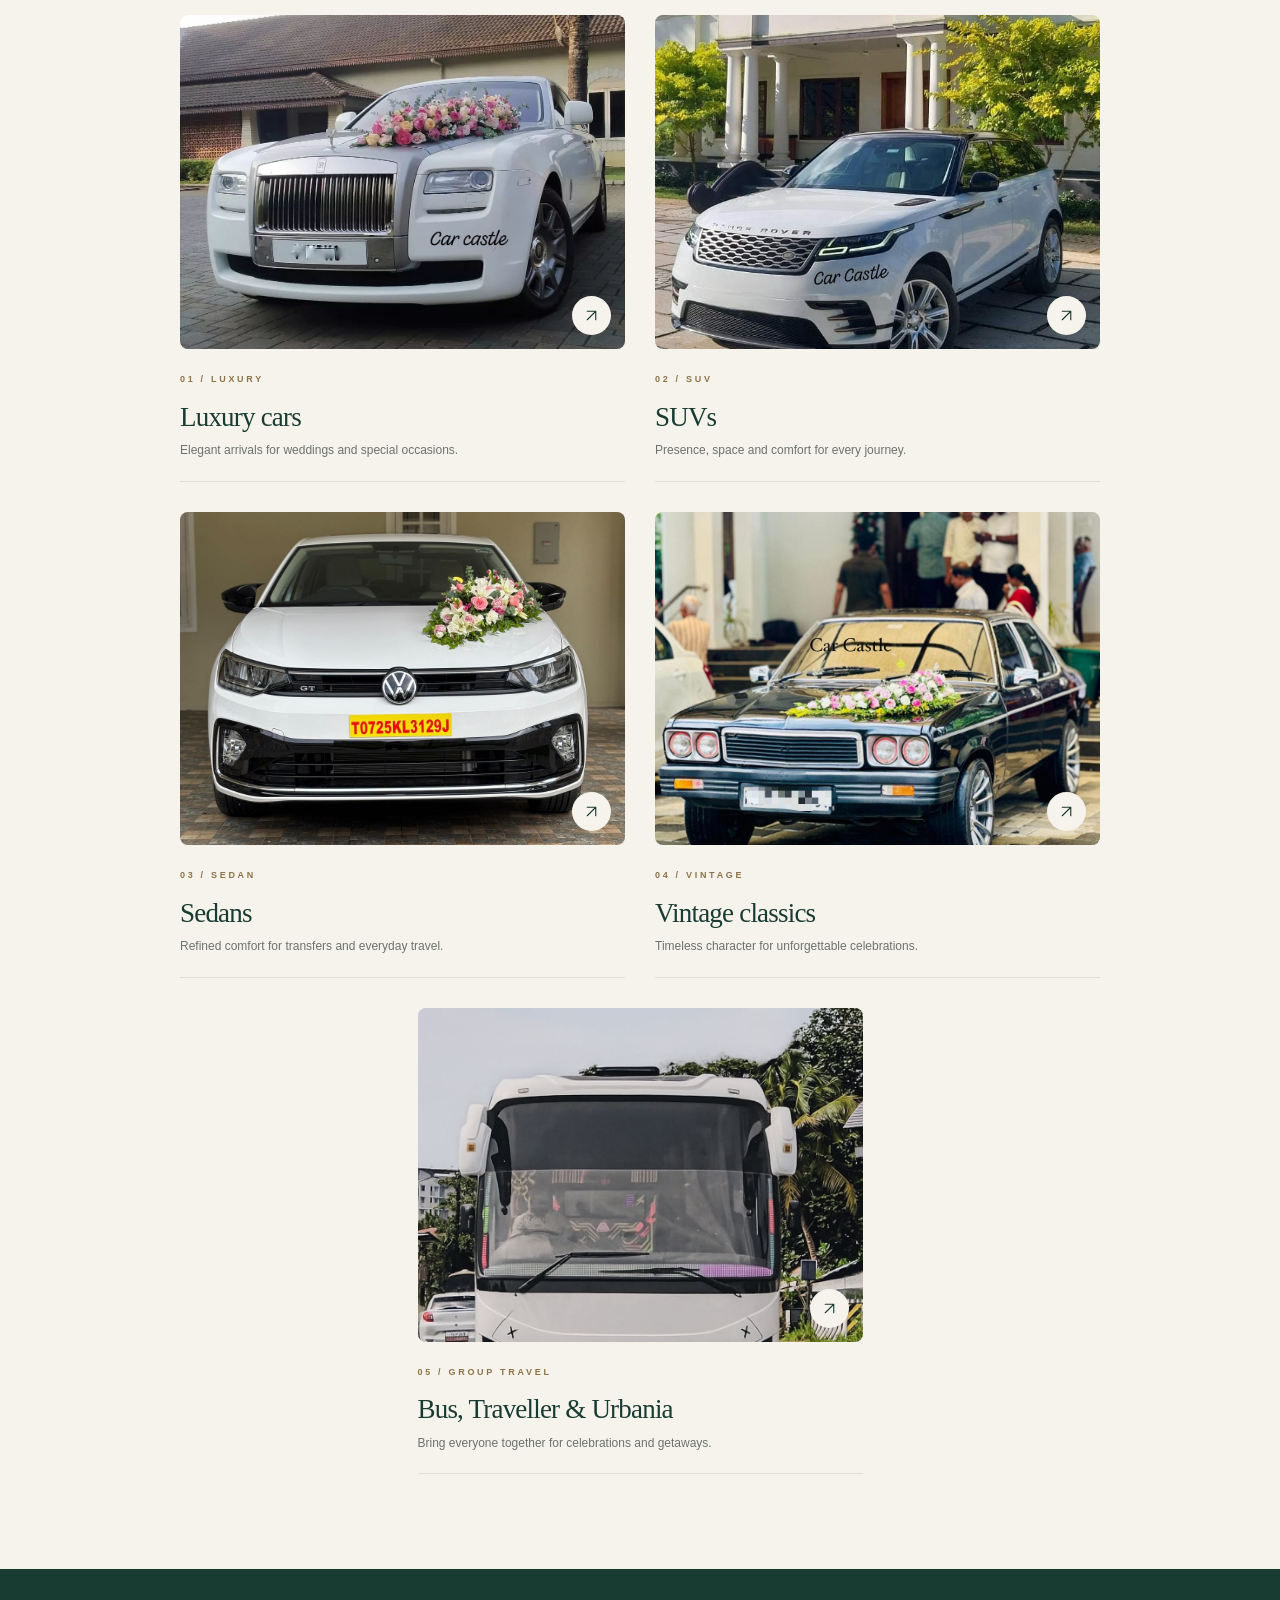
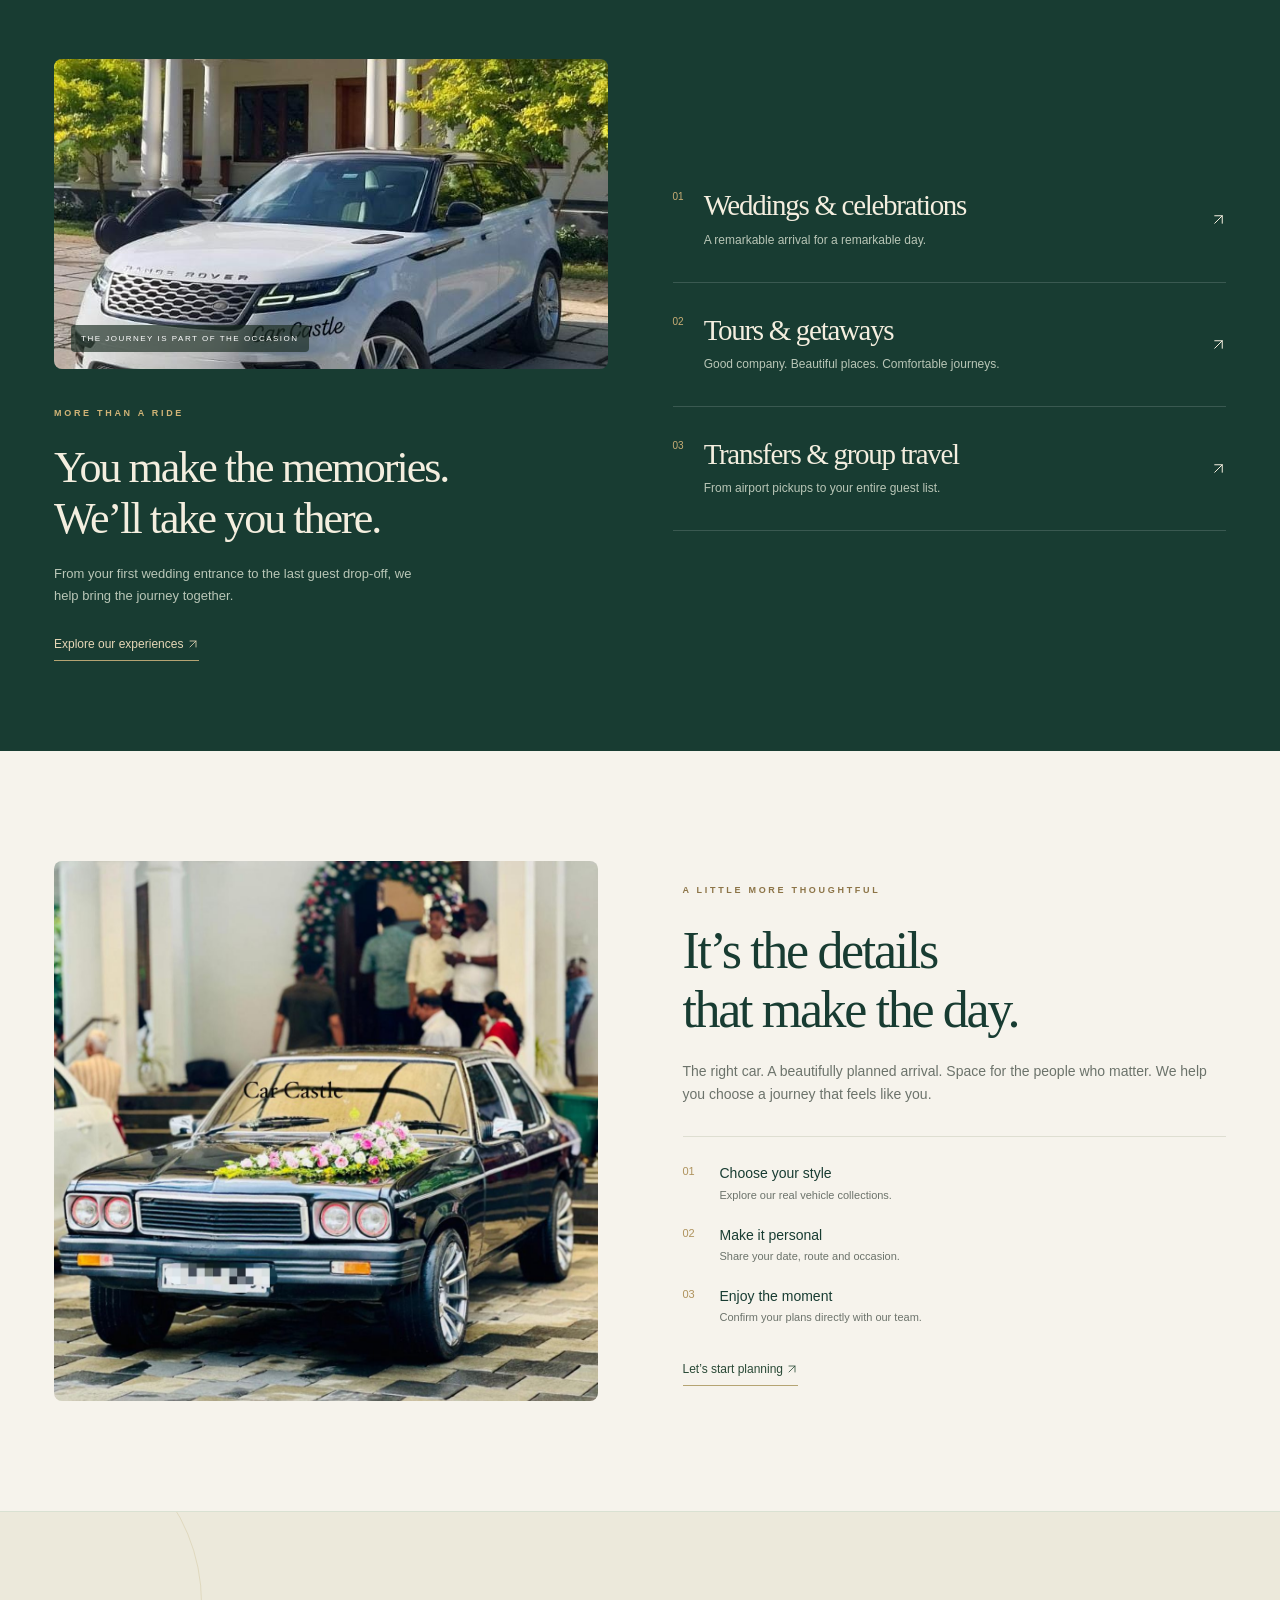
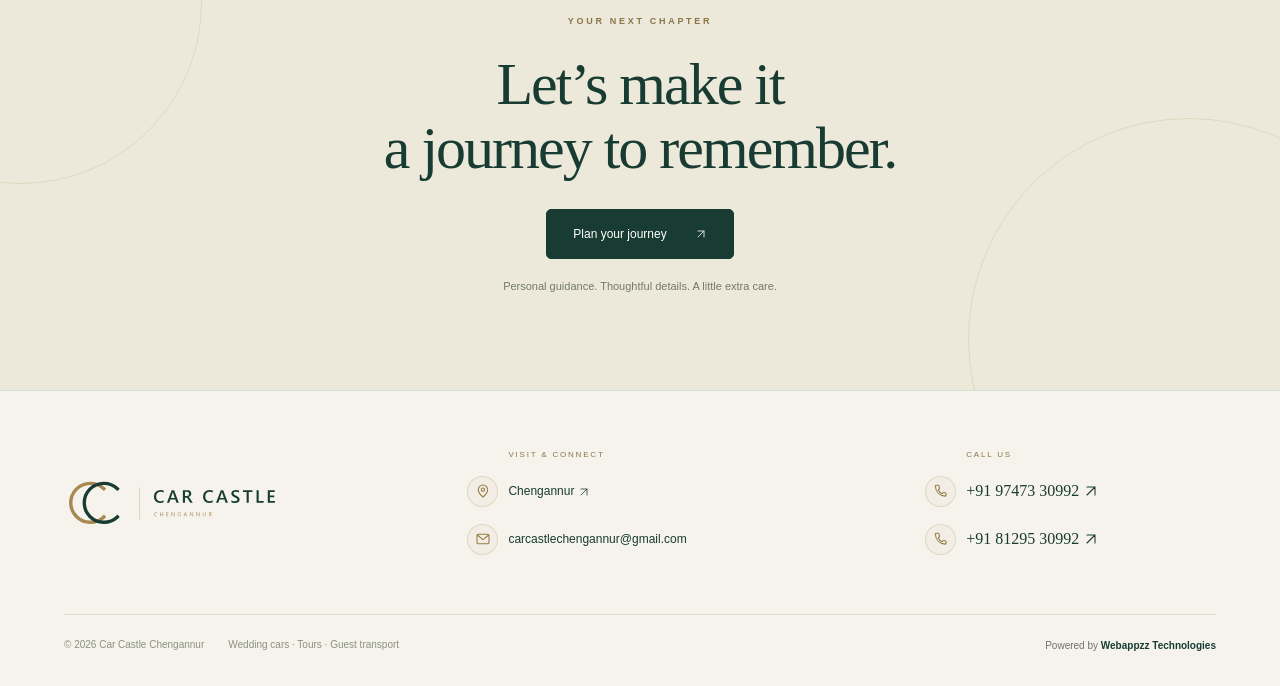
==== commit 3f7dbf25: "Add files via upload" ====
--- a/index.html
+++ b/index.html
@@ -1 +1 @@
-<!doctype html><html lang="en"><head><meta charset="utf-8"><meta name="viewport" content="width=device-width, initial-scale=1"><title>Luxury wedding cars & travel | Car Castle Chengannur</title><meta name="description" content="Discover luxury wedding cars, vintage classics, SUVs and group travel with Car Castle Chengannur. Enquire directly for availability and pricing."><meta name="theme-color" content="#f8f9f6"><link rel="stylesheet" href="assets/styles.css?v=18"><link rel="icon" type="image/svg+xml" href="assets/favicon.svg?v=6"></head><body data-page="home"><a class="skip-link" href="#main">Skip to content</a><header class="topbar"><nav><a class="brand" href="index.html" aria-label="Car Castle Chengannur home"><img class="brand-wordmark" src="assets/car-castle-logo.svg?v=6" width="245" height="52" alt="Car Castle Chengannur"></a><button class="menu-toggle" aria-label="Open navigation" aria-expanded="false" aria-controls="mobile-menu"><span class="menu-caption">MENU</span><span class="menu-lines" aria-hidden="true"><i></i><i></i></span></button><div class="nav-links desktop-nav"><a data-nav="home" href="index.html">Discover</a><a data-nav="fleet" href="fleet.html">Our fleet</a><a data-nav="services" href="services.html">Experiences</a><a data-nav="reviews" href="reviews.html">Reviews</a><a data-nav="contact" href="contact.html">Contact</a></div><a class="nav-book" href="https://wa.me/919747330992">Reserve your ride <span><svg class="direction-icon" xmlns="http://www.w3.org/2000/svg" viewBox="0 0 24 24" width="16" height="16" fill="none" stroke="currentColor" stroke-width="1.6" stroke-linecap="round" stroke-linejoin="round" aria-hidden="true" focusable="false"><path d="M6 18 18 6M6 6h12v12"/></svg></span></a></nav></header><dialog class="mobile-menu" id="mobile-menu" aria-labelledby="mobile-menu-title"><div class="drawer-head"><img src="assets/car-castle-logo.svg?v=6" width="218" height="47" alt="Car Castle Chengannur"><button class="drawer-close" type="button" aria-label="Close navigation"><svg viewBox="0 0 24 24" width="20" height="20" fill="none" aria-hidden="true"><path d="m6 6 12 12M18 6 6 18" stroke="currentColor" stroke-width="1.5"/></svg></button></div><div class="drawer-content"><span class="eyebrow" id="mobile-menu-title">EXTRAORDINARY JOURNEYS BEGIN HERE</span><nav class="drawer-links" aria-label="Mobile navigation"><a data-nav="home" href="index.html"><span class="drawer-number">01</span><span>Discover</span><span class="drawer-arrow" aria-hidden="true"><svg class="direction-icon" xmlns="http://www.w3.org/2000/svg" viewBox="0 0 24 24" width="16" height="16" fill="none" stroke="currentColor" stroke-width="1.6" stroke-linecap="round" stroke-linejoin="round" aria-hidden="true" focusable="false"><path d="M6 18 18 6M6 6h12v12"/></svg></span></a><a data-nav="fleet" href="fleet.html"><span class="drawer-number">02</span><span>Our collection</span><span class="drawer-arrow" aria-hidden="true"><svg class="direction-icon" xmlns="http://www.w3.org/2000/svg" viewBox="0 0 24 24" width="16" height="16" fill="none" stroke="currentColor" stroke-width="1.6" stroke-linecap="round" stroke-linejoin="round" aria-hidden="true" focusable="false"><path d="M6 18 18 6M6 6h12v12"/></svg></span></a><a data-nav="services" href="services.html"><span class="drawer-number">03</span><span>Experiences</span><span class="drawer-arrow" aria-hidden="true"><svg class="direction-icon" xmlns="http://www.w3.org/2000/svg" viewBox="0 0 24 24" width="16" height="16" fill="none" stroke="currentColor" stroke-width="1.6" stroke-linecap="round" stroke-linejoin="round" aria-hidden="true" focusable="false"><path d="M6 18 18 6M6 6h12v12"/></svg></span></a><a data-nav="reviews" href="reviews.html"><span class="drawer-number">04</span><span>Customer stories</span><span class="drawer-arrow" aria-hidden="true"><svg class="direction-icon" xmlns="http://www.w3.org/2000/svg" viewBox="0 0 24 24" width="16" height="16" fill="none" stroke="currentColor" stroke-width="1.6" stroke-linecap="round" stroke-linejoin="round" aria-hidden="true" focusable="false"><path d="M6 18 18 6M6 6h12v12"/></svg></span></a><a data-nav="contact" href="contact.html"><span class="drawer-number">05</span><span>Get in touch</span><span class="drawer-arrow" aria-hidden="true"><svg class="direction-icon" xmlns="http://www.w3.org/2000/svg" viewBox="0 0 24 24" width="16" height="16" fill="none" stroke="currentColor" stroke-width="1.6" stroke-linecap="round" stroke-linejoin="round" aria-hidden="true" focusable="false"><path d="M6 18 18 6M6 6h12v12"/></svg></span></a></nav><div class="drawer-contact"><span class="eyebrow">LET’S PLAN YOUR ARRIVAL</span><a href="tel:+919747330992">+91 97473 30992</a><a href="tel:+918129530992">+91 81295 30992</a><a class="drawer-location" href="https://maps.app.goo.gl/WBepy1QjwrQNJMew8" target="_blank" rel="noopener noreferrer">Chengannur · Find us <svg class="direction-icon" xmlns="http://www.w3.org/2000/svg" viewBox="0 0 24 24" width="16" height="16" fill="none" stroke="currentColor" stroke-width="1.6" stroke-linecap="round" stroke-linejoin="round" aria-hidden="true" focusable="false"><path d="M6 18 18 6M6 6h12v12"/></svg></a></div><a class="button dark drawer-book" href="https://wa.me/919747330992">Reserve your ride <span><svg class="direction-icon" xmlns="http://www.w3.org/2000/svg" viewBox="0 0 24 24" width="16" height="16" fill="none" stroke="currentColor" stroke-width="1.6" stroke-linecap="round" stroke-linejoin="round" aria-hidden="true" focusable="false"><path d="M6 18 18 6M6 6h12v12"/></svg></span></a><p class="drawer-signoff">Thoughtfully selected. Beautifully driven.</p></div></dialog><main id="main"><div class="scroll-progress" aria-hidden="true"></div><section class="front-hero"><img class="front-image" src="images/hero-journey.webp" alt="Illustrated campaign scene of a luxury white sedan at a tropical Kerala villa" fetchpriority="high" width="1672" height="941"><div class="front-content"><span class="hero-kicker"><i></i> CAR CASTLE · CHENGANNUR</span><h1>Arrive beautifully.<br><em>Remember forever.</em></h1><p>Exceptional cars for life’s extraordinary moments.<br>Wedding arrivals, weekend escapes, and everything in between.</p><div class="front-actions"><a class="button light" href="fleet.html">Explore the collection <span><svg class="direction-icon" xmlns="http://www.w3.org/2000/svg" viewBox="0 0 24 24" width="16" height="16" fill="none" stroke="currentColor" stroke-width="1.6" stroke-linecap="round" stroke-linejoin="round" aria-hidden="true" focusable="false"><path d="M6 18 18 6M6 6h12v12"/></svg></span></a><a class="hero-contact" href="contact.html">Plan your journey <svg class="direction-icon" xmlns="http://www.w3.org/2000/svg" viewBox="0 0 24 24" width="16" height="16" fill="none" stroke="currentColor" stroke-width="1.6" stroke-linecap="round" stroke-linejoin="round" aria-hidden="true" focusable="false"><path d="M6 18 18 6M6 6h12v12"/></svg></a></div></div><div class="hero-seal"><span>THE CAR CASTLE EXPERIENCE</span><strong>Driven by care.<br>Defined by you.</strong><a href="services.html">Discover the difference <svg class="direction-icon" xmlns="http://www.w3.org/2000/svg" viewBox="0 0 24 24" width="16" height="16" fill="none" stroke="currentColor" stroke-width="1.6" stroke-linecap="round" stroke-linejoin="round" aria-hidden="true" focusable="false"><path d="M6 18 18 6M6 6h12v12"/></svg></a></div><div class="hero-foot"><span>CURATED CARS. PERSONAL CARE.</span><a href="#collection">SCROLL TO DISCOVER <svg class="direction-icon" xmlns="http://www.w3.org/2000/svg" viewBox="0 0 24 24" width="16" height="16" fill="none" stroke="currentColor" stroke-width="1.6" stroke-linecap="round" stroke-linejoin="round" aria-hidden="true" focusable="false"><path d="M12 5v14m-6-6 6 6 6-6"/></svg></a></div><span class="campaign-note">Campaign artwork</span></section><section class="booking-band"><div class="booking-intro"><span class="eyebrow">YOUR JOURNEY, YOUR WAY</span><h2>Where would you<br>like to go?</h2><p>Tell us a little about your plans.<br>We’ll take care of the next step.</p></div><div class="booking-composer"><form class="trip-form"><label for="trip">Tell us where your story takes you</label><textarea id="trip" required maxlength="1800" placeholder="A wedding in Chengannur, a weekend away, an airport pickup…" rows="2"></textarea><div class="composer-bottom"><span><i></i> A real person, ready to help</span><button class="send-enquiry" aria-label="Send your trip enquiry on WhatsApp" type="submit"><span>Send enquiry</span><svg xmlns="http://www.w3.org/2000/svg" width="18" height="18" viewBox="0 0 24 24" fill="none" aria-hidden="true"><path d="m5 12 14-7-5 14-3-6-6-1Z" stroke="currentColor" stroke-width="1.7" stroke-linejoin="round"/><path d="m11 13 8-8" stroke="currentColor" stroke-width="1.7" stroke-linecap="round"/></svg></button></div></form><div class="suggestions"><button type="button" data-prompt="I’m planning a wedding and would like a luxury wedding car.">✧ Wedding arrival</button><button type="button" data-prompt="I’d like to plan a family trip. Please help me choose a vehicle.">⌁ A family getaway</button><button type="button" data-prompt="I need an airport transfer. Please share availability."><svg class="direction-icon" xmlns="http://www.w3.org/2000/svg" viewBox="0 0 24 24" width="16" height="16" fill="none" stroke="currentColor" stroke-width="1.6" stroke-linecap="round" stroke-linejoin="round" aria-hidden="true" focusable="false"><path d="M6 18 18 6M6 6h12v12"/></svg> Airport transfer</button></div><p class="composer-note">Connect directly with our team on WhatsApp.</p></div></section><div class="trust-strip"><span>Thoughtfully selected.<br><strong>Beautifully driven.</strong></span><div><strong>Luxury to vintage</strong><span>A collection for every occasion</span></div><div><strong>Based in Chengannur</strong><span>Personal, local support</span></div><a href="reviews.html"><strong>Customer experiences <svg class="direction-icon" xmlns="http://www.w3.org/2000/svg" viewBox="0 0 24 24" width="16" height="16" fill="none" stroke="currentColor" stroke-width="1.6" stroke-linecap="round" stroke-linejoin="round" aria-hidden="true" focusable="false"><path d="M6 18 18 6M6 6h12v12"/></svg></strong><span>Explore our Google reviews</span></a></div><section class="section" id="collection"><div class="section-top"><div><span class="eyebrow">THE COLLECTION</span><h2>Find your kind of extraordinary.</h2></div><a class="text-link" href="fleet.html">Explore all vehicles <svg class="direction-icon" xmlns="http://www.w3.org/2000/svg" viewBox="0 0 24 24" width="16" height="16" fill="none" stroke="currentColor" stroke-width="1.6" stroke-linecap="round" stroke-linejoin="round" aria-hidden="true" focusable="false"><path d="M6 18 18 6M6 6h12v12"/></svg></a></div><div class="collections home-categories"><a class="collection-card" href="fleet.html?category=luxury"><div class="image-wrap"><img src="images/luxury/Rolls_Royce_Ghost/image1.jpeg" alt="Luxury cars from the Car Castle collection" loading="lazy"><span class="image-arrow"><svg class="direction-icon" xmlns="http://www.w3.org/2000/svg" viewBox="0 0 24 24" width="16" height="16" fill="none" stroke="currentColor" stroke-width="1.6" stroke-linecap="round" stroke-linejoin="round" aria-hidden="true" focusable="false"><path d="M6 18 18 6M6 6h12v12"/></svg></span></div><span class="eyebrow">01 / LUXURY</span><h3>Luxury cars</h3><p>Elegant arrivals for weddings and special occasions.</p></a><a class="collection-card" href="fleet.html?category=suv"><div class="image-wrap"><img src="images/suv/Range_Rover_Velar/image1.jpeg" alt="SUVs from the Car Castle collection" loading="lazy"><span class="image-arrow"><svg class="direction-icon" xmlns="http://www.w3.org/2000/svg" viewBox="0 0 24 24" width="16" height="16" fill="none" stroke="currentColor" stroke-width="1.6" stroke-linecap="round" stroke-linejoin="round" aria-hidden="true" focusable="false"><path d="M6 18 18 6M6 6h12v12"/></svg></span></div><span class="eyebrow">02 / SUV</span><h3>SUVs</h3><p>Presence, space and comfort for every journey.</p></a><a class="collection-card" href="fleet.html?category=sedan"><div class="image-wrap"><img src="images/sedan/VolkswagenVirtus/image1.jpg" alt="Sedans from the Car Castle collection" loading="lazy"><span class="image-arrow"><svg class="direction-icon" xmlns="http://www.w3.org/2000/svg" viewBox="0 0 24 24" width="16" height="16" fill="none" stroke="currentColor" stroke-width="1.6" stroke-linecap="round" stroke-linejoin="round" aria-hidden="true" focusable="false"><path d="M6 18 18 6M6 6h12v12"/></svg></span></div><span class="eyebrow">03 / SEDAN</span><h3>Sedans</h3><p>Refined comfort for transfers and everyday travel.</p></a><a class="collection-card" href="fleet.html?category=vintage"><div class="image-wrap"><img src="images/vintage/Contessa/image1.jpg" alt="Vintage classics from the Car Castle collection" loading="lazy"><span class="image-arrow"><svg class="direction-icon" xmlns="http://www.w3.org/2000/svg" viewBox="0 0 24 24" width="16" height="16" fill="none" stroke="currentColor" stroke-width="1.6" stroke-linecap="round" stroke-linejoin="round" aria-hidden="true" focusable="false"><path d="M6 18 18 6M6 6h12v12"/></svg></span></div><span class="eyebrow">04 / VINTAGE</span><h3>Vintage classics</h3><p>Timeless character for unforgettable celebrations.</p></a><a class="collection-card" href="fleet.html?category=bus"><div class="image-wrap"><img src="images/bus/Bus, Traveller & Urbania/Bus.jpg" alt="Bus, Traveller & Urbania from the Car Castle collection" loading="lazy"><span class="image-arrow"><svg class="direction-icon" xmlns="http://www.w3.org/2000/svg" viewBox="0 0 24 24" width="16" height="16" fill="none" stroke="currentColor" stroke-width="1.6" stroke-linecap="round" stroke-linejoin="round" aria-hidden="true" focusable="false"><path d="M6 18 18 6M6 6h12v12"/></svg></span></div><span class="eyebrow">05 / GROUP TRAVEL</span><h3>Bus, Traveller & Urbania</h3><p>Bring everyone together for celebrations and getaways.</p></a></div></section><section class="experience-section"><div><div class="experience-photo"><img src="images/suv/Range_Rover_Velar/image1.jpeg" alt="Range Rover Velar from our SUV collection" loading="lazy"><span>THE JOURNEY IS PART OF THE OCCASION</span></div><span class="eyebrow">MORE THAN A RIDE</span><h2>You make the memories.<br>We’ll take you there.</h2><p>From your first wedding entrance to the last guest drop-off, we help bring the journey together.</p><a class="text-link" href="services.html">Explore our experiences <svg class="direction-icon" xmlns="http://www.w3.org/2000/svg" viewBox="0 0 24 24" width="16" height="16" fill="none" stroke="currentColor" stroke-width="1.6" stroke-linecap="round" stroke-linejoin="round" aria-hidden="true" focusable="false"><path d="M6 18 18 6M6 6h12v12"/></svg></a></div><div class="experience-list"><a href="services.html"><span>01</span><div><h3>Weddings & celebrations</h3><p>A remarkable arrival for a remarkable day.</p></div><b><svg class="direction-icon" xmlns="http://www.w3.org/2000/svg" viewBox="0 0 24 24" width="16" height="16" fill="none" stroke="currentColor" stroke-width="1.6" stroke-linecap="round" stroke-linejoin="round" aria-hidden="true" focusable="false"><path d="M6 18 18 6M6 6h12v12"/></svg></b></a><a href="services.html"><span>02</span><div><h3>Tours & getaways</h3><p>Good company. Beautiful places. Comfortable journeys.</p></div><b><svg class="direction-icon" xmlns="http://www.w3.org/2000/svg" viewBox="0 0 24 24" width="16" height="16" fill="none" stroke="currentColor" stroke-width="1.6" stroke-linecap="round" stroke-linejoin="round" aria-hidden="true" focusable="false"><path d="M6 18 18 6M6 6h12v12"/></svg></b></a><a href="services.html"><span>03</span><div><h3>Transfers & group travel</h3><p>From airport pickups to your entire guest list.</p></div><b><svg class="direction-icon" xmlns="http://www.w3.org/2000/svg" viewBox="0 0 24 24" width="16" height="16" fill="none" stroke="currentColor" stroke-width="1.6" stroke-linecap="round" stroke-linejoin="round" aria-hidden="true" focusable="false"><path d="M6 18 18 6M6 6h12v12"/></svg></b></a></div></section><section class="detail-story"><div class="detail-story-image"><img src="images/vintage/Contessa/image1.jpg" alt="Classic Contessa from the Car Castle vintage collection" loading="lazy"></div><div><span class="eyebrow">A LITTLE MORE THOUGHTFUL</span><h2>It’s the details<br>that make the day.</h2><p>The right car. A beautifully planned arrival. Space for the people who matter. We help you choose a journey that feels like you.</p><div class="story-points"><span>01 <b>Choose your style</b><small>Explore our real vehicle collections.</small></span><span>02 <b>Make it personal</b><small>Share your date, route and occasion.</small></span><span>03 <b>Enjoy the moment</b><small>Confirm your plans directly with our team.</small></span></div><a class="text-link" href="contact.html">Let’s start planning <svg class="direction-icon" xmlns="http://www.w3.org/2000/svg" viewBox="0 0 24 24" width="16" height="16" fill="none" stroke="currentColor" stroke-width="1.6" stroke-linecap="round" stroke-linejoin="round" aria-hidden="true" focusable="false"><path d="M6 18 18 6M6 6h12v12"/></svg></a></div></section><section class="closing"><span class="eyebrow">YOUR NEXT CHAPTER</span><h2>Let’s make it<br>a journey to remember.</h2><a class="button dark" href="contact.html">Plan your journey <span><svg class="direction-icon" xmlns="http://www.w3.org/2000/svg" viewBox="0 0 24 24" width="16" height="16" fill="none" stroke="currentColor" stroke-width="1.6" stroke-linecap="round" stroke-linejoin="round" aria-hidden="true" focusable="false"><path d="M6 18 18 6M6 6h12v12"/></svg></span></a><p>Personal guidance. Thoughtful details. A little extra care.</p></section></main><footer><div class="footer-top"><a class="brand" href="index.html" aria-label="Car Castle Chengannur home"><img class="brand-wordmark" src="assets/car-castle-logo.svg?v=6" width="245" height="52" alt="Car Castle Chengannur"></a><div class="footer-location"><span class="footer-label">VISIT &amp; CONNECT</span><a href="https://maps.app.goo.gl/WBepy1QjwrQNJMew8" target="_blank" rel="noopener noreferrer"><span class="footer-icon" aria-hidden="true"><svg xmlns="http://www.w3.org/2000/svg" width="17" height="17" viewBox="0 0 24 24" fill="none" stroke="currentColor" stroke-width="1.6" stroke-linecap="round" stroke-linejoin="round"><path d="M19 10c0 5-7 11-7 11S5 15 5 10a7 7 0 1 1 14 0Z"/><circle cx="12" cy="10" r="2.5"/></svg></span><span class="footer-link-label">Chengannur <svg class="direction-icon" xmlns="http://www.w3.org/2000/svg" viewBox="0 0 24 24" width="16" height="16" fill="none" stroke="currentColor" stroke-width="1.6" stroke-linecap="round" stroke-linejoin="round" aria-hidden="true" focusable="false"><path d="M6 18 18 6M6 6h12v12"/></svg></span></a><a href="mailto:carcastlechengannur@gmail.com"><span class="footer-icon" aria-hidden="true"><svg xmlns="http://www.w3.org/2000/svg" width="17" height="17" viewBox="0 0 24 24" fill="none" stroke="currentColor" stroke-width="1.6" stroke-linecap="round" stroke-linejoin="round"><rect x="3" y="5" width="18" height="14" rx="2"/><path d="m3.5 6 8.5 7 8.5-7"/></svg></span><span class="footer-link-label">carcastlechengannur@gmail.com</span></a></div><div class="footer-phones" aria-label="Contact phone numbers"><span class="footer-label">CALL US</span><a href="tel:+919747330992"><span class="footer-icon" aria-hidden="true"><svg xmlns="http://www.w3.org/2000/svg" width="17" height="17" viewBox="0 0 24 24" fill="none" stroke="currentColor" stroke-width="1.6" stroke-linecap="round" stroke-linejoin="round"><path d="M7.2 3.5H4.7a1.2 1.2 0 0 0-1.2 1.3c.6 8.4 6.4 14.2 14.8 14.9a1.2 1.2 0 0 0 1.3-1.2V16a1 1 0 0 0-.8-1l-3.2-.7a1 1 0 0 0-1 .4l-1.1 1.4a13 13 0 0 1-5.6-5.6l1.4-1.1a1 1 0 0 0 .4-1L9 4.3a1 1 0 0 0-1-.8Z"/></svg></span><span class="footer-link-label">+91 97473 30992 <svg class="direction-icon" xmlns="http://www.w3.org/2000/svg" viewBox="0 0 24 24" width="16" height="16" fill="none" stroke="currentColor" stroke-width="1.6" stroke-linecap="round" stroke-linejoin="round" aria-hidden="true" focusable="false"><path d="M6 18 18 6M6 6h12v12"/></svg></span></a><a href="tel:+918129530992"><span class="footer-icon" aria-hidden="true"><svg xmlns="http://www.w3.org/2000/svg" width="17" height="17" viewBox="0 0 24 24" fill="none" stroke="currentColor" stroke-width="1.6" stroke-linecap="round" stroke-linejoin="round"><path d="M7.2 3.5H4.7a1.2 1.2 0 0 0-1.2 1.3c.6 8.4 6.4 14.2 14.8 14.9a1.2 1.2 0 0 0 1.3-1.2V16a1 1 0 0 0-.8-1l-3.2-.7a1 1 0 0 0-1 .4l-1.1 1.4a13 13 0 0 1-5.6-5.6l1.4-1.1a1 1 0 0 0 .4-1L9 4.3a1 1 0 0 0-1-.8Z"/></svg></span><span class="footer-link-label">+91 81295 30992 <svg class="direction-icon" xmlns="http://www.w3.org/2000/svg" viewBox="0 0 24 24" width="16" height="16" fill="none" stroke="currentColor" stroke-width="1.6" stroke-linecap="round" stroke-linejoin="round" aria-hidden="true" focusable="false"><path d="M6 18 18 6M6 6h12v12"/></svg></span></a></div></div><div class="footer-bottom"><span>© <span data-year></span> Car Castle Chengannur</span><span>Wedding cars · Tours · Guest transport</span><a class="footer-credit" href="https://webappzz.com/" target="_blank" rel="noopener noreferrer">Powered by <span>Webappzz Technologies</span></a></div></footer><a class="floating-contact floating-whatsapp" href="https://wa.me/919747330992" target="_blank" rel="noopener noreferrer" aria-label="Chat with Car Castle on WhatsApp" title="Chat on WhatsApp"><svg xmlns="http://www.w3.org/2000/svg" viewBox="0 0 32 32" width="30" height="30" fill="currentColor" aria-hidden="true" focusable="false"><path d="M16 .9A15 15 0 0 0 3 23.4L.9 31l7.8-2A15.1 15.1 0 1 0 16 .9Zm0 27.4a12.3 12.3 0 0 1-6.3-1.7l-.5-.3-4.6 1.2 1.2-4.5-.3-.5A12.4 12.4 0 1 1 16 28.3Zm6.8-9.3c-.4-.2-2.2-1.1-2.6-1.2-.3-.1-.6-.2-.8.2-.3.4-1 1.2-1.2 1.5-.2.2-.4.3-.8.1-.4-.2-1.6-.6-3-1.9-1.1-1-1.9-2.2-2.1-2.6-.2-.4 0-.6.2-.8l.6-.7c.2-.2.3-.4.4-.6.1-.3 0-.5 0-.7-.1-.2-.9-2.1-1.2-2.9-.3-.7-.6-.6-.8-.6h-.7c-.3 0-.7.1-1 .5-.4.4-1.3 1.2-1.3 3.1s1.4 3.6 1.6 3.9c.2.2 2.7 4.2 6.6 5.8.9.4 1.6.6 2.2.7.9.3 1.7.2 2.4.2.7-.1 2.2-.9 2.5-1.8.3-.9.3-1.6.2-1.8-.1-.2-.3-.3-.7-.5Z"/></svg></a><button class="back-to-top" aria-label="Back to top" type="button"><svg class="direction-icon" xmlns="http://www.w3.org/2000/svg" viewBox="0 0 24 24" width="16" height="16" fill="none" stroke="currentColor" stroke-width="1.6" stroke-linecap="round" stroke-linejoin="round" aria-hidden="true" focusable="false"><path d="M12 19V5m-6 6 6-6 6 6"/></svg></button><script src="assets/site.js?v=12"></script></body></html>+<!doctype html><html lang="en"><head><meta charset="utf-8"><meta name="viewport" content="width=device-width, initial-scale=1"><title>Luxury wedding cars & travel | Car Castle Chengannur</title><meta name="description" content="Discover luxury wedding cars, vintage classics, SUVs and group travel with Car Castle Chengannur. Enquire directly for availability and pricing."><meta name="theme-color" content="#f8f9f6"><link rel="stylesheet" href="assets/styles.css?v=19"><link rel="icon" type="image/svg+xml" href="assets/favicon.svg?v=6"><link rel="stylesheet" href="assets/mobile-hero.css?v=19"><link rel="stylesheet" href="assets/home-collection.css?v=20"><link rel="stylesheet" href="assets/journey-highlights.css?v=21"></head><body data-page="home"><a class="skip-link" href="#main">Skip to content</a><header class="topbar"><nav><a class="brand" href="index.html" aria-label="Car Castle Chengannur home"><img class="brand-wordmark" src="assets/car-castle-logo.svg?v=6" width="245" height="52" alt="Car Castle Chengannur"></a><button class="menu-toggle" aria-label="Open navigation" aria-expanded="false" aria-controls="mobile-menu"><span class="menu-caption">MENU</span><span class="menu-lines" aria-hidden="true"><i></i><i></i></span></button><div class="nav-links desktop-nav"><a data-nav="home" href="index.html">Discover</a><a data-nav="fleet" href="fleet.html">Our fleet</a><a data-nav="services" href="services.html">Experiences</a><a data-nav="reviews" href="reviews.html">Reviews</a><a data-nav="contact" href="contact.html">Contact</a></div><a class="nav-book" href="https://wa.me/919747330992">Reserve your ride <span><svg class="direction-icon" xmlns="http://www.w3.org/2000/svg" viewBox="0 0 24 24" width="16" height="16" fill="none" stroke="currentColor" stroke-width="1.6" stroke-linecap="round" stroke-linejoin="round" aria-hidden="true" focusable="false"><path d="M6 18 18 6M6 6h12v12"/></svg></span></a></nav></header><dialog class="mobile-menu" id="mobile-menu" aria-labelledby="mobile-menu-title"><div class="drawer-head"><img src="assets/car-castle-logo.svg?v=6" width="218" height="47" alt="Car Castle Chengannur"><button class="drawer-close" type="button" aria-label="Close navigation"><svg viewBox="0 0 24 24" width="20" height="20" fill="none" aria-hidden="true"><path d="m6 6 12 12M18 6 6 18" stroke="currentColor" stroke-width="1.5"/></svg></button></div><div class="drawer-content"><span class="eyebrow" id="mobile-menu-title">EXTRAORDINARY JOURNEYS BEGIN HERE</span><nav class="drawer-links" aria-label="Mobile navigation"><a data-nav="home" href="index.html"><span class="drawer-number">01</span><span>Discover</span><span class="drawer-arrow" aria-hidden="true"><svg class="direction-icon" xmlns="http://www.w3.org/2000/svg" viewBox="0 0 24 24" width="16" height="16" fill="none" stroke="currentColor" stroke-width="1.6" stroke-linecap="round" stroke-linejoin="round" aria-hidden="true" focusable="false"><path d="M6 18 18 6M6 6h12v12"/></svg></span></a><a data-nav="fleet" href="fleet.html"><span class="drawer-number">02</span><span>Our collection</span><span class="drawer-arrow" aria-hidden="true"><svg class="direction-icon" xmlns="http://www.w3.org/2000/svg" viewBox="0 0 24 24" width="16" height="16" fill="none" stroke="currentColor" stroke-width="1.6" stroke-linecap="round" stroke-linejoin="round" aria-hidden="true" focusable="false"><path d="M6 18 18 6M6 6h12v12"/></svg></span></a><a data-nav="services" href="services.html"><span class="drawer-number">03</span><span>Experiences</span><span class="drawer-arrow" aria-hidden="true"><svg class="direction-icon" xmlns="http://www.w3.org/2000/svg" viewBox="0 0 24 24" width="16" height="16" fill="none" stroke="currentColor" stroke-width="1.6" stroke-linecap="round" stroke-linejoin="round" aria-hidden="true" focusable="false"><path d="M6 18 18 6M6 6h12v12"/></svg></span></a><a data-nav="reviews" href="reviews.html"><span class="drawer-number">04</span><span>Customer stories</span><span class="drawer-arrow" aria-hidden="true"><svg class="direction-icon" xmlns="http://www.w3.org/2000/svg" viewBox="0 0 24 24" width="16" height="16" fill="none" stroke="currentColor" stroke-width="1.6" stroke-linecap="round" stroke-linejoin="round" aria-hidden="true" focusable="false"><path d="M6 18 18 6M6 6h12v12"/></svg></span></a><a data-nav="contact" href="contact.html"><span class="drawer-number">05</span><span>Get in touch</span><span class="drawer-arrow" aria-hidden="true"><svg class="direction-icon" xmlns="http://www.w3.org/2000/svg" viewBox="0 0 24 24" width="16" height="16" fill="none" stroke="currentColor" stroke-width="1.6" stroke-linecap="round" stroke-linejoin="round" aria-hidden="true" focusable="false"><path d="M6 18 18 6M6 6h12v12"/></svg></span></a></nav><div class="drawer-contact"><span class="eyebrow">LET’S PLAN YOUR ARRIVAL</span><a href="tel:+919747330992">+91 97473 30992</a><a href="tel:+918129530992">+91 81295 30992</a><a class="drawer-location" href="https://maps.app.goo.gl/WBepy1QjwrQNJMew8" target="_blank" rel="noopener noreferrer">Chengannur · Find us <svg class="direction-icon" xmlns="http://www.w3.org/2000/svg" viewBox="0 0 24 24" width="16" height="16" fill="none" stroke="currentColor" stroke-width="1.6" stroke-linecap="round" stroke-linejoin="round" aria-hidden="true" focusable="false"><path d="M6 18 18 6M6 6h12v12"/></svg></a></div><a class="button dark drawer-book" href="https://wa.me/919747330992">Reserve your ride <span><svg class="direction-icon" xmlns="http://www.w3.org/2000/svg" viewBox="0 0 24 24" width="16" height="16" fill="none" stroke="currentColor" stroke-width="1.6" stroke-linecap="round" stroke-linejoin="round" aria-hidden="true" focusable="false"><path d="M6 18 18 6M6 6h12v12"/></svg></span></a><p class="drawer-signoff">Thoughtfully selected. Beautifully driven.</p></div></dialog><main id="main"><div class="scroll-progress" aria-hidden="true"></div><section class="front-hero"><img class="front-image" src="images/hero-journey.webp" alt="Illustrated campaign scene of a luxury white sedan at a tropical Kerala villa" fetchpriority="high" width="1672" height="941"><div class="front-content"><span class="hero-kicker"><i></i> CAR CASTLE · CHENGANNUR</span><h1>Arrive beautifully.<br><em>Remember forever.</em></h1><p>Exceptional cars for life’s extraordinary moments.<br>Wedding arrivals, weekend escapes, and everything in between.</p><div class="front-actions"><a class="button light" href="fleet.html">Explore the collection <span><svg class="direction-icon" xmlns="http://www.w3.org/2000/svg" viewBox="0 0 24 24" width="16" height="16" fill="none" stroke="currentColor" stroke-width="1.6" stroke-linecap="round" stroke-linejoin="round" aria-hidden="true" focusable="false"><path d="M6 18 18 6M6 6h12v12"/></svg></span></a><a class="hero-contact" href="contact.html">Plan your journey <svg class="direction-icon" xmlns="http://www.w3.org/2000/svg" viewBox="0 0 24 24" width="16" height="16" fill="none" stroke="currentColor" stroke-width="1.6" stroke-linecap="round" stroke-linejoin="round" aria-hidden="true" focusable="false"><path d="M6 18 18 6M6 6h12v12"/></svg></a></div></div><div class="hero-seal"><span>THE CAR CASTLE EXPERIENCE</span><strong>Driven by care.<br>Defined by you.</strong><a href="services.html">Discover the difference <svg class="direction-icon" xmlns="http://www.w3.org/2000/svg" viewBox="0 0 24 24" width="16" height="16" fill="none" stroke="currentColor" stroke-width="1.6" stroke-linecap="round" stroke-linejoin="round" aria-hidden="true" focusable="false"><path d="M6 18 18 6M6 6h12v12"/></svg></a></div><div class="hero-foot"><span>CURATED CARS. PERSONAL CARE.</span><a href="#collection">SCROLL TO DISCOVER <svg class="direction-icon" xmlns="http://www.w3.org/2000/svg" viewBox="0 0 24 24" width="16" height="16" fill="none" stroke="currentColor" stroke-width="1.6" stroke-linecap="round" stroke-linejoin="round" aria-hidden="true" focusable="false"><path d="M12 5v14m-6-6 6 6 6-6"/></svg></a></div><span class="campaign-note">Campaign artwork</span></section><section class="booking-band"><div class="booking-intro"><span class="eyebrow">YOUR JOURNEY, YOUR WAY</span><h2>Where would you<br>like to go?</h2><p>Tell us a little about your plans.<br>We’ll take care of the next step.</p></div><div class="booking-composer"><form class="trip-form"><label for="trip">Tell us where your story takes you</label><textarea id="trip" required maxlength="1800" placeholder="A wedding in Chengannur, a weekend away, an airport pickup…" rows="2"></textarea><div class="composer-bottom"><span><i></i> A real person, ready to help</span><button class="send-enquiry" aria-label="Send your trip enquiry on WhatsApp" type="submit"><span>Send enquiry</span><svg xmlns="http://www.w3.org/2000/svg" width="18" height="18" viewBox="0 0 24 24" fill="none" aria-hidden="true"><path d="m5 12 14-7-5 14-3-6-6-1Z" stroke="currentColor" stroke-width="1.7" stroke-linejoin="round"/><path d="m11 13 8-8" stroke="currentColor" stroke-width="1.7" stroke-linecap="round"/></svg></button></div></form><div class="suggestions"><button type="button" data-prompt="I’m planning a wedding and would like a luxury wedding car.">✧ Wedding arrival</button><button type="button" data-prompt="I’d like to plan a family trip. Please help me choose a vehicle.">⌁ A family getaway</button><button type="button" data-prompt="I need an airport transfer. Please share availability."><svg class="direction-icon" xmlns="http://www.w3.org/2000/svg" viewBox="0 0 24 24" width="16" height="16" fill="none" stroke="currentColor" stroke-width="1.6" stroke-linecap="round" stroke-linejoin="round" aria-hidden="true" focusable="false"><path d="M6 18 18 6M6 6h12v12"/></svg> Airport transfer</button></div><p class="composer-note">Connect directly with our team on WhatsApp.</p></div></section><section class="journey-highlights" aria-label="The Car Castle experience"><div class="journey-highlights-grid"><div class="journey-highlight"><strong>Beautifully driven</strong><p>Thoughtfully selected cars</p></div><div class="journey-highlight"><strong>Luxury to vintage</strong><p>A car for every occasion</p></div><div class="journey-highlight"><strong>Chengannur</strong><p>Personal, local support</p></div><a class="journey-highlight" href="reviews.html"><strong>Customer stories <svg class="direction-icon" xmlns="http://www.w3.org/2000/svg" viewBox="0 0 24 24" width="13" height="13" fill="none" stroke="currentColor" stroke-width="1.6" stroke-linecap="round" stroke-linejoin="round" aria-hidden="true"><path d="M6 18 18 6M6 6h12v12"/></svg></strong><p>Explore our Google reviews</p></a></div></section><section class="section" id="collection"><div class="section-top"><div><span class="eyebrow">THE COLLECTION</span><h2>Find your kind of extraordinary.</h2></div><a class="text-link" href="fleet.html">Explore all vehicles <svg class="direction-icon" xmlns="http://www.w3.org/2000/svg" viewBox="0 0 24 24" width="16" height="16" fill="none" stroke="currentColor" stroke-width="1.6" stroke-linecap="round" stroke-linejoin="round" aria-hidden="true" focusable="false"><path d="M6 18 18 6M6 6h12v12"/></svg></a></div><div class="collections home-categories"><a class="collection-card" href="fleet.html?category=luxury"><div class="image-wrap"><img src="images/luxury/Rolls_Royce_Ghost/image1.jpeg" alt="Luxury cars from the Car Castle collection" loading="lazy"><span class="image-arrow"><svg class="direction-icon" xmlns="http://www.w3.org/2000/svg" viewBox="0 0 24 24" width="16" height="16" fill="none" stroke="currentColor" stroke-width="1.6" stroke-linecap="round" stroke-linejoin="round" aria-hidden="true" focusable="false"><path d="M6 18 18 6M6 6h12v12"/></svg></span></div><span class="eyebrow">01 / LUXURY</span><h3>Luxury cars</h3><p>Elegant arrivals for weddings and special occasions.</p></a><a class="collection-card" href="fleet.html?category=suv"><div class="image-wrap"><img src="images/suv/Range_Rover_Velar/image1.jpeg" alt="SUVs from the Car Castle collection" loading="lazy"><span class="image-arrow"><svg class="direction-icon" xmlns="http://www.w3.org/2000/svg" viewBox="0 0 24 24" width="16" height="16" fill="none" stroke="currentColor" stroke-width="1.6" stroke-linecap="round" stroke-linejoin="round" aria-hidden="true" focusable="false"><path d="M6 18 18 6M6 6h12v12"/></svg></span></div><span class="eyebrow">02 / SUV</span><h3>SUVs</h3><p>Presence, space and comfort for every journey.</p></a><a class="collection-card" href="fleet.html?category=sedan"><div class="image-wrap"><img src="images/sedan/VolkswagenVirtus/image1.jpg" alt="Sedans from the Car Castle collection" loading="lazy"><span class="image-arrow"><svg class="direction-icon" xmlns="http://www.w3.org/2000/svg" viewBox="0 0 24 24" width="16" height="16" fill="none" stroke="currentColor" stroke-width="1.6" stroke-linecap="round" stroke-linejoin="round" aria-hidden="true" focusable="false"><path d="M6 18 18 6M6 6h12v12"/></svg></span></div><span class="eyebrow">03 / SEDAN</span><h3>Sedans</h3><p>Refined comfort for transfers and everyday travel.</p></a><a class="collection-card" href="fleet.html?category=vintage"><div class="image-wrap"><img src="images/vintage/Contessa/image1.jpg" alt="Vintage classics from the Car Castle collection" loading="lazy"><span class="image-arrow"><svg class="direction-icon" xmlns="http://www.w3.org/2000/svg" viewBox="0 0 24 24" width="16" height="16" fill="none" stroke="currentColor" stroke-width="1.6" stroke-linecap="round" stroke-linejoin="round" aria-hidden="true" focusable="false"><path d="M6 18 18 6M6 6h12v12"/></svg></span></div><span class="eyebrow">04 / VINTAGE</span><h3>Vintage classics</h3><p>Timeless character for unforgettable celebrations.</p></a><a class="collection-card" href="fleet.html?category=bus"><div class="image-wrap"><img src="images/bus/Bus, Traveller & Urbania/Bus.jpg" alt="Bus, Traveller & Urbania from the Car Castle collection" loading="lazy"><span class="image-arrow"><svg class="direction-icon" xmlns="http://www.w3.org/2000/svg" viewBox="0 0 24 24" width="16" height="16" fill="none" stroke="currentColor" stroke-width="1.6" stroke-linecap="round" stroke-linejoin="round" aria-hidden="true" focusable="false"><path d="M6 18 18 6M6 6h12v12"/></svg></span></div><span class="eyebrow">05 / GROUP TRAVEL</span><h3>Bus, Traveller & Urbania</h3><p>Bring everyone together for celebrations and getaways.</p></a></div></section><section class="experience-section"><div><div class="experience-photo"><img src="images/suv/Range_Rover_Velar/image1.jpeg" alt="Range Rover Velar from our SUV collection" loading="lazy"><span>THE JOURNEY IS PART OF THE OCCASION</span></div><span class="eyebrow">MORE THAN A RIDE</span><h2>You make the memories.<br>We’ll take you there.</h2><p>From your first wedding entrance to the last guest drop-off, we help bring the journey together.</p><a class="text-link" href="services.html">Explore our experiences <svg class="direction-icon" xmlns="http://www.w3.org/2000/svg" viewBox="0 0 24 24" width="16" height="16" fill="none" stroke="currentColor" stroke-width="1.6" stroke-linecap="round" stroke-linejoin="round" aria-hidden="true" focusable="false"><path d="M6 18 18 6M6 6h12v12"/></svg></a></div><div class="experience-list"><a href="services.html"><span>01</span><div><h3>Weddings & celebrations</h3><p>A remarkable arrival for a remarkable day.</p></div><b><svg class="direction-icon" xmlns="http://www.w3.org/2000/svg" viewBox="0 0 24 24" width="16" height="16" fill="none" stroke="currentColor" stroke-width="1.6" stroke-linecap="round" stroke-linejoin="round" aria-hidden="true" focusable="false"><path d="M6 18 18 6M6 6h12v12"/></svg></b></a><a href="services.html"><span>02</span><div><h3>Tours & getaways</h3><p>Good company. Beautiful places. Comfortable journeys.</p></div><b><svg class="direction-icon" xmlns="http://www.w3.org/2000/svg" viewBox="0 0 24 24" width="16" height="16" fill="none" stroke="currentColor" stroke-width="1.6" stroke-linecap="round" stroke-linejoin="round" aria-hidden="true" focusable="false"><path d="M6 18 18 6M6 6h12v12"/></svg></b></a><a href="services.html"><span>03</span><div><h3>Transfers & group travel</h3><p>From airport pickups to your entire guest list.</p></div><b><svg class="direction-icon" xmlns="http://www.w3.org/2000/svg" viewBox="0 0 24 24" width="16" height="16" fill="none" stroke="currentColor" stroke-width="1.6" stroke-linecap="round" stroke-linejoin="round" aria-hidden="true" focusable="false"><path d="M6 18 18 6M6 6h12v12"/></svg></b></a></div></section><section class="detail-story"><div class="detail-story-image"><img src="images/vintage/Contessa/image1.jpg" alt="Classic Contessa from the Car Castle vintage collection" loading="lazy"></div><div><span class="eyebrow">A LITTLE MORE THOUGHTFUL</span><h2>It’s the details<br>that make the day.</h2><p>The right car. A beautifully planned arrival. Space for the people who matter. We help you choose a journey that feels like you.</p><div class="story-points"><span>01 <b>Choose your style</b><small>Explore our real vehicle collections.</small></span><span>02 <b>Make it personal</b><small>Share your date, route and occasion.</small></span><span>03 <b>Enjoy the moment</b><small>Confirm your plans directly with our team.</small></span></div><a class="text-link" href="contact.html">Let’s start planning <svg class="direction-icon" xmlns="http://www.w3.org/2000/svg" viewBox="0 0 24 24" width="16" height="16" fill="none" stroke="currentColor" stroke-width="1.6" stroke-linecap="round" stroke-linejoin="round" aria-hidden="true" focusable="false"><path d="M6 18 18 6M6 6h12v12"/></svg></a></div></section><section class="closing"><span class="eyebrow">YOUR NEXT CHAPTER</span><h2>Let’s make it<br>a journey to remember.</h2><a class="button dark" href="contact.html">Plan your journey <span><svg class="direction-icon" xmlns="http://www.w3.org/2000/svg" viewBox="0 0 24 24" width="16" height="16" fill="none" stroke="currentColor" stroke-width="1.6" stroke-linecap="round" stroke-linejoin="round" aria-hidden="true" focusable="false"><path d="M6 18 18 6M6 6h12v12"/></svg></span></a><p>Personal guidance. Thoughtful details. A little extra care.</p></section></main><footer><div class="footer-top"><a class="brand" href="index.html" aria-label="Car Castle Chengannur home"><img class="brand-wordmark" src="assets/car-castle-logo.svg?v=6" width="245" height="52" alt="Car Castle Chengannur"></a><div class="footer-location"><span class="footer-label">VISIT &amp; CONNECT</span><a href="https://maps.app.goo.gl/WBepy1QjwrQNJMew8" target="_blank" rel="noopener noreferrer"><span class="footer-icon" aria-hidden="true"><svg xmlns="http://www.w3.org/2000/svg" width="17" height="17" viewBox="0 0 24 24" fill="none" stroke="currentColor" stroke-width="1.6" stroke-linecap="round" stroke-linejoin="round"><path d="M19 10c0 5-7 11-7 11S5 15 5 10a7 7 0 1 1 14 0Z"/><circle cx="12" cy="10" r="2.5"/></svg></span><span class="footer-link-label">Chengannur <svg class="direction-icon" xmlns="http://www.w3.org/2000/svg" viewBox="0 0 24 24" width="16" height="16" fill="none" stroke="currentColor" stroke-width="1.6" stroke-linecap="round" stroke-linejoin="round" aria-hidden="true" focusable="false"><path d="M6 18 18 6M6 6h12v12"/></svg></span></a><a href="mailto:carcastlechengannur@gmail.com"><span class="footer-icon" aria-hidden="true"><svg xmlns="http://www.w3.org/2000/svg" width="17" height="17" viewBox="0 0 24 24" fill="none" stroke="currentColor" stroke-width="1.6" stroke-linecap="round" stroke-linejoin="round"><rect x="3" y="5" width="18" height="14" rx="2"/><path d="m3.5 6 8.5 7 8.5-7"/></svg></span><span class="footer-link-label">carcastlechengannur@gmail.com</span></a></div><div class="footer-phones" aria-label="Contact phone numbers"><span class="footer-label">CALL US</span><a href="tel:+919747330992"><span class="footer-icon" aria-hidden="true"><svg xmlns="http://www.w3.org/2000/svg" width="17" height="17" viewBox="0 0 24 24" fill="none" stroke="currentColor" stroke-width="1.6" stroke-linecap="round" stroke-linejoin="round"><path d="M7.2 3.5H4.7a1.2 1.2 0 0 0-1.2 1.3c.6 8.4 6.4 14.2 14.8 14.9a1.2 1.2 0 0 0 1.3-1.2V16a1 1 0 0 0-.8-1l-3.2-.7a1 1 0 0 0-1 .4l-1.1 1.4a13 13 0 0 1-5.6-5.6l1.4-1.1a1 1 0 0 0 .4-1L9 4.3a1 1 0 0 0-1-.8Z"/></svg></span><span class="footer-link-label">+91 97473 30992 <svg class="direction-icon" xmlns="http://www.w3.org/2000/svg" viewBox="0 0 24 24" width="16" height="16" fill="none" stroke="currentColor" stroke-width="1.6" stroke-linecap="round" stroke-linejoin="round" aria-hidden="true" focusable="false"><path d="M6 18 18 6M6 6h12v12"/></svg></span></a><a href="tel:+918129530992"><span class="footer-icon" aria-hidden="true"><svg xmlns="http://www.w3.org/2000/svg" width="17" height="17" viewBox="0 0 24 24" fill="none" stroke="currentColor" stroke-width="1.6" stroke-linecap="round" stroke-linejoin="round"><path d="M7.2 3.5H4.7a1.2 1.2 0 0 0-1.2 1.3c.6 8.4 6.4 14.2 14.8 14.9a1.2 1.2 0 0 0 1.3-1.2V16a1 1 0 0 0-.8-1l-3.2-.7a1 1 0 0 0-1 .4l-1.1 1.4a13 13 0 0 1-5.6-5.6l1.4-1.1a1 1 0 0 0 .4-1L9 4.3a1 1 0 0 0-1-.8Z"/></svg></span><span class="footer-link-label">+91 81295 30992 <svg class="direction-icon" xmlns="http://www.w3.org/2000/svg" viewBox="0 0 24 24" width="16" height="16" fill="none" stroke="currentColor" stroke-width="1.6" stroke-linecap="round" stroke-linejoin="round" aria-hidden="true" focusable="false"><path d="M6 18 18 6M6 6h12v12"/></svg></span></a></div></div><div class="footer-bottom"><span>© <span data-year></span> Car Castle Chengannur</span><span>Wedding cars · Tours · Guest transport</span><a class="footer-credit" href="https://webappzz.com/" target="_blank" rel="noopener noreferrer">Powered by <span>Webappzz Technologies</span></a></div></footer><a class="floating-contact floating-whatsapp" href="https://wa.me/919747330992" target="_blank" rel="noopener noreferrer" aria-label="Chat with Car Castle on WhatsApp" title="Chat on WhatsApp"><svg xmlns="http://www.w3.org/2000/svg" viewBox="0 0 32 32" width="30" height="30" fill="currentColor" aria-hidden="true" focusable="false"><path d="M16 .9A15 15 0 0 0 3 23.4L.9 31l7.8-2A15.1 15.1 0 1 0 16 .9Zm0 27.4a12.3 12.3 0 0 1-6.3-1.7l-.5-.3-4.6 1.2 1.2-4.5-.3-.5A12.4 12.4 0 1 1 16 28.3Zm6.8-9.3c-.4-.2-2.2-1.1-2.6-1.2-.3-.1-.6-.2-.8.2-.3.4-1 1.2-1.2 1.5-.2.2-.4.3-.8.1-.4-.2-1.6-.6-3-1.9-1.1-1-1.9-2.2-2.1-2.6-.2-.4 0-.6.2-.8l.6-.7c.2-.2.3-.4.4-.6.1-.3 0-.5 0-.7-.1-.2-.9-2.1-1.2-2.9-.3-.7-.6-.6-.8-.6h-.7c-.3 0-.7.1-1 .5-.4.4-1.3 1.2-1.3 3.1s1.4 3.6 1.6 3.9c.2.2 2.7 4.2 6.6 5.8.9.4 1.6.6 2.2.7.9.3 1.7.2 2.4.2.7-.1 2.2-.9 2.5-1.8.3-.9.3-1.6.2-1.8-.1-.2-.3-.3-.7-.5Z"/></svg></a><button class="back-to-top" aria-label="Back to top" type="button"><svg class="direction-icon" xmlns="http://www.w3.org/2000/svg" viewBox="0 0 24 24" width="16" height="16" fill="none" stroke="currentColor" stroke-width="1.6" stroke-linecap="round" stroke-linejoin="round" aria-hidden="true" focusable="false"><path d="M12 19V5m-6 6 6-6 6 6"/></svg></button><script src="assets/site.js?v=12"></script></body></html>
--- a/assets/styles.css
+++ b/assets/styles.css
@@ -22,3 +22,14 @@
 /* Footer columns share heading and contact-row baselines. */
 .footer-top{display:grid;grid-template-columns:minmax(230px,1fr) minmax(290px,1.15fr) minmax(220px,.8fr);align-items:start;gap:40px;padding:20px 0}.footer-top>.brand{align-self:center}.footer-location,.footer-phones{display:grid;grid-template-rows:16px 40px 40px;gap:8px;min-width:0}.footer-location .footer-label,.footer-phones .footer-label{padding-left:41px;margin:0;line-height:16px;font-size:8px;letter-spacing:1.8px;color:#8c7447}.footer-location>a,.footer-phones>a{min-height:40px;align-self:stretch;display:flex;align-items:center;gap:10px;margin:0}.footer-location .footer-icon,.footer-phones .footer-icon{width:31px;height:31px;flex-basis:31px}.footer-phones a{font-size:16px;line-height:1.5}@media(max-width:1050px) and (min-width:621px){.footer-top{grid-template-columns:minmax(280px,1.2fr) minmax(210px,1fr);gap:30px}.footer-top>.brand{grid-column:1/-1}.footer-location{flex:none}}@media(max-width:620px){.footer-top{grid-template-columns:minmax(0,1fr);gap:28px;align-items:start}.footer-top>.brand{margin-bottom:4px}.footer-location,.footer-phones{width:100%;grid-template-rows:16px 42px 42px;gap:8px}.footer-location .footer-label,.footer-phones .footer-label{padding-left:43px;margin:0}.footer-location .footer-icon,.footer-phones .footer-icon{width:33px;height:33px;flex-basis:33px}.footer-location>a,.footer-phones>a{min-height:42px}.footer-bottom{align-items:flex-start}}
 .footer-bottom .footer-credit{margin-left:auto;text-align:right;font-size:10px;color:var(--muted);line-height:1.6}.footer-credit span{color:var(--ink);font-weight:600;transition:color .2s}.footer-credit:hover span{color:#987c41}@media(max-width:620px){.footer-bottom .footer-credit{align-self:flex-end;margin-left:auto;text-align:right;width:100%;margin-top:6px}}
+/* Mobile hero: content flows naturally instead of competing for fixed space. */
+@media(max-width:620px){.front-hero{height:auto;min-height:0;display:flex;flex-direction:column}.front-content{width:100%;padding:46px 24px 0;margin:0}.front-content h1{font-size:clamp(43px,12.8vw,64px);line-height:1.06}.front-content p{max-width:100%;line-height:1.85}.front-actions{display:flex;flex-wrap:wrap;align-items:center;gap:18px 22px;margin-top:27px}.front-actions .button{min-height:46px;flex:0 1 auto}.front-actions .hero-contact{display:inline-flex;align-items:center;gap:5px;min-height:44px;padding:8px 0}.hero-seal{position:relative;inset:auto;align-self:stretch;width:auto;max-width:none;margin:32px 24px 0;padding:21px 23px;animation:none}.hero-seal strong{font-size:27px;line-height:1.2;margin:12px 0}.hero-seal strong br{display:none}.hero-seal>span{font-size:7px;letter-spacing:1.7px}.hero-seal a{font-size:10px;display:inline-flex;align-items:center;gap:5px;min-height:34px}.hero-foot{position:relative;inset:auto;margin:30px 24px 24px;padding-top:17px;gap:20px;align-items:flex-start;font-size:6px;line-height:1.7}.hero-foot>a{max-width:95px;margin-left:auto;text-align:right}.campaign-note{position:static;align-self:flex-start;margin:-12px 24px 14px;font-size:6px}.front-image{height:100%;object-position:60% center}.front-hero:after{background:linear-gradient(180deg,#0e271cdd,rgba(14,39,28,.48) 55%,#0e271caa)}}
+/* Consistent mobile gutters, grid baselines and touch targets. */
+@media(max-width:620px){
+ main{min-width:0}.booking-band,.section,.detail-story{padding-left:20px;padding-right:20px}.booking-band{gap:24px;padding-top:38px;padding-bottom:36px}.booking-band>*{min-width:0}.booking-composer{width:100%}.booking-composer .trip-form{width:100%;padding:18px 18px 14px}.trip-form textarea{font-size:16px;line-height:1.6;min-height:92px}.composer-bottom{display:flex;flex-wrap:wrap;gap:12px;align-items:center}.composer-bottom>span{flex:1 1 140px;line-height:1.5}.composer-bottom .send-enquiry{min-height:44px;margin-left:auto}.booking-composer .suggestions{display:flex;flex-wrap:wrap;justify-content:flex-start;gap:8px;margin-top:14px}.suggestions button{min-height:36px;display:inline-flex;align-items:center;gap:5px;padding:7px 11px;line-height:1.3}.booking-composer .composer-note{line-height:1.7;margin-top:13px;max-width:100%}
+ .trust-strip{display:grid;grid-template-columns:repeat(2,minmax(0,1fr));align-items:stretch;gap:0;padding:12px 20px;margin:0;width:100%;max-width:none}.trust-strip>span,.trust-strip>div,.trust-strip>a{display:flex;flex-direction:column;justify-content:flex-start;align-items:flex-start;min-width:0;margin:0;padding:18px 0;border:0;font-size:11px;line-height:1.7}.trust-strip>:nth-child(even){padding-left:18px;border-left:1px solid #d6dacb}.trust-strip>:nth-child(odd){padding-right:16px}.trust-strip>:nth-child(n+3){border-top:1px solid #d6dacb}.trust-strip strong{display:block;font-size:11px;font-weight:500;line-height:1.7;margin:0}.trust-strip div span,.trust-strip a span{font-size:10px;line-height:1.7;display:block;margin-top:3px}.trust-strip>span>strong{margin-top:3px}.trust-strip a>strong .direction-icon{width:11px;height:11px;vertical-align:-1px}
+ .section-top{display:flex;flex-direction:column;align-items:flex-start;gap:22px;margin-bottom:28px}.section-top h2{font-size:clamp(31px,8.7vw,39px);line-height:1.12;margin-top:17px}.section-top .text-link{min-height:32px;display:inline-flex;align-items:center;gap:5px}.collections{gap:30px}.collection-card{min-width:0}.collection-card h3{line-height:1.2}.experience-section{padding-left:20px;padding-right:20px}.experience-section>div{min-width:0}.experience-list>a{gap:14px}.experience-list h3{font-size:25px;line-height:1.2}.contact-layout{gap:32px}.gallery-header{gap:16px}.gallery-header>div{min-width:0}.gallery-header .button{flex-shrink:0}.gallery-header p{overflow-wrap:anywhere}.page-heading p{max-width:100%}.footer-top,.footer-bottom{min-width:0}.footer-bottom{gap:14px}.footer-bottom>span{line-height:1.6}
+}
+@media(max-width:359px){.trust-strip{padding-left:16px;padding-right:16px}.trust-strip>:nth-child(even){padding-left:12px}.trust-strip>:nth-child(odd){padding-right:10px}.trust-strip strong{font-size:10px}.trust-strip div span,.trust-strip a span{font-size:9px}.suggestions button{font-size:10px}.composer-bottom>span{flex-basis:100%}.composer-bottom .send-enquiry{width:100%}}
+/* Homepage fleet: two paired rows and a centered final category. */
+.collections.home-categories{display:grid;grid-template-columns:repeat(4,minmax(0,1fr));gap:30px;max-width:920px;margin:0 auto}.home-categories>.collection-card{grid-column:span 2;min-width:0}.home-categories>.collection-card:last-child{grid-column:2/span 2}.home-categories .image-wrap{height:auto;aspect-ratio:16/10;width:100%;margin-bottom:18px}.home-categories .image-wrap img{width:100%;height:100%;object-fit:cover}.home-categories .collection-card h3{font-size:27px}.home-categories .collection-card p{max-width:none}@media(max-width:620px){.collections.home-categories{gap:22px 14px}.home-categories .image-wrap{aspect-ratio:4/3;margin-bottom:13px;border-radius:7px}.home-categories .collection-card{padding-bottom:14px}.home-categories .collection-card h3{font-size:20px;line-height:1.2;margin:8px 0}.home-categories .collection-card p{font-size:10px;line-height:1.6}.home-categories .eyebrow{font-size:7px;letter-spacing:1.2px}.home-categories .image-arrow{width:29px;height:29px;right:9px;bottom:9px;padding:0}.home-categories .image-arrow .direction-icon{width:14px;height:14px}}
--- a/assets/mobile-hero.css
+++ b/assets/mobile-hero.css
@@ -0,0 +1,19 @@
+/* Phone hero layout. Loaded last to replace the desktop floating composition. */
+@media screen and (max-width:900px){
+ body[data-page="home"] .front-hero{display:flex;flex-direction:column;height:auto;min-height:0;max-height:none;overflow:hidden}
+ body[data-page="home"] .front-content{position:relative;width:100%;max-width:none;margin:0;padding:48px 24px 0;box-sizing:border-box}
+ body[data-page="home"] .hero-seal{display:none}
+ body[data-page="home"] .front-content h1{font-size:clamp(42px,11.6vw,66px);line-height:1.08;letter-spacing:-2px;margin:24px 0}
+ body[data-page="home"] .front-content h1 em{letter-spacing:-1.7px}
+ body[data-page="home"] .front-content p{max-width:480px;font-size:14px;line-height:1.8}
+ body[data-page="home"] .front-actions{display:flex;flex-direction:column;align-items:stretch;gap:14px;position:relative;margin:28px 0 0;width:100%;max-width:380px}
+ body[data-page="home"] .front-actions>.button,body[data-page="home"] .front-actions>.hero-contact{display:flex;align-items:center;justify-content:space-between;gap:16px;position:static;width:100%;min-height:50px;margin:0;padding:14px 18px;box-sizing:border-box;font-size:13px;line-height:1.5;white-space:normal;transform:none}
+ body[data-page="home"] .front-actions>.hero-contact{color:#f5edda;border:1px solid #eee6d280;border-radius:5px;background:#183c3270}
+ body[data-page="home"] .front-actions .direction-icon{width:17px;height:17px;flex-shrink:0}
+ body[data-page="home"] .hero-foot{position:relative;inset:auto;display:flex;align-items:flex-start;justify-content:space-between;gap:22px;margin:42px 24px 22px;padding:18px 0 0;line-height:1.8;font-size:7px}
+ body[data-page="home"] .hero-foot>a{margin-left:auto;text-align:right;max-width:120px}
+ body[data-page="home"] .campaign-note{position:static;inset:auto;align-self:flex-start;margin:0 24px 18px;font-size:7px}
+ body[data-page="home"] .front-image{position:absolute;inset:0;width:100%;height:100%;object-fit:cover;object-position:62% center}
+ body[data-page="home"] .front-hero:after{background:linear-gradient(180deg,#0e271ce8,#0e271c80 60%,#0e271cd6)}
+}
+@media screen and (max-width:360px){body[data-page="home"] .front-content{padding:36px 20px 0}body[data-page="home"] .front-content h1{font-size:40px}body[data-page="home"] .hero-foot{margin-left:20px;margin-right:20px}}
--- a/assets/home-collection.css
+++ b/assets/home-collection.css
@@ -0,0 +1,13 @@
+/* Explicit 2 + 2 + 1 layout at every screen width. */
+body[data-page="home"] #collection .home-categories{display:flex;flex-flow:row wrap;justify-content:center;align-items:flex-start;gap:30px;max-width:920px;width:100%;margin:0 auto}
+body[data-page="home"] #collection .home-categories>.collection-card{display:block;flex:0 0 calc((100% - 30px)/2);width:calc((100% - 30px)/2);max-width:calc((100% - 30px)/2);min-width:0;margin:0;grid-column:auto;box-sizing:border-box}
+body[data-page="home"] #collection .home-categories .image-wrap{position:relative;width:100%;height:auto;aspect-ratio:4/3;overflow:hidden;border-radius:8px;margin-bottom:16px}
+body[data-page="home"] #collection .home-categories .image-wrap img{position:absolute;inset:0;width:100%;height:100%;display:block;object-fit:cover}
+@media(max-width:620px){
+body[data-page="home"] #collection .home-categories{gap:24px 14px}
+body[data-page="home"] #collection .home-categories>.collection-card{flex-basis:calc((100% - 14px)/2);width:calc((100% - 14px)/2);max-width:calc((100% - 14px)/2)}
+body[data-page="home"] #collection .home-categories .image-wrap{margin-bottom:12px;border-radius:7px}
+body[data-page="home"] #collection .home-categories h3{font-size:19px;line-height:1.2;letter-spacing:-.5px;margin:9px 0}
+body[data-page="home"] #collection .home-categories .eyebrow{font-size:7px;letter-spacing:1px}
+body[data-page="home"] #collection .home-categories p{font-size:10px;line-height:1.6}
+}
--- a/assets/journey-highlights.css
+++ b/assets/journey-highlights.css
@@ -0,0 +1,19 @@
+/* Consistent information cells, independent of the retired trust-strip rules. */
+.journey-highlights{width:100%;margin:0;background:#eeeee3;border-top:1px solid #dfe4d8;border-bottom:1px solid #dfe4d8;padding:28px 24px}
+.journey-highlights-grid{display:grid;grid-template-columns:repeat(4,minmax(0,1fr));max-width:1172px;margin:0 auto;align-items:stretch}
+.journey-highlight{display:flex;flex-direction:column;justify-content:flex-start;align-items:flex-start;min-width:0;box-sizing:border-box;padding:8px 24px;gap:7px;border:0;border-left:1px solid #d6dacb;text-align:left}
+.journey-highlight:first-child{border-left:0;padding-left:0}
+.journey-highlight strong{display:flex;align-items:center;gap:5px;min-height:22px;font-family:'Segoe UI',Arial,sans-serif;font-size:13px;font-weight:500;line-height:1.6;letter-spacing:0;color:#183c32;margin:0}
+.journey-highlight p{font-family:'Segoe UI',Arial,sans-serif;font-size:11px;line-height:1.7;letter-spacing:0;color:#747e6c;margin:0}
+a.journey-highlight:hover strong{color:#987c41}
+@media(max-width:620px){
+.journey-highlights{padding:0 20px}
+.journey-highlights-grid{grid-template-columns:repeat(2,minmax(0,1fr));gap:0}
+.journey-highlight,.journey-highlight:first-child{padding:20px 14px 20px 0;gap:6px;border:0;min-height:100px}
+.journey-highlight:nth-child(even){padding-left:18px;padding-right:0;border-left:1px solid #d6dacb}
+.journey-highlight:nth-child(n+3){border-top:1px solid #d6dacb}
+.journey-highlight strong{font-size:12px;min-height:21px;line-height:1.6;flex-wrap:nowrap}
+.journey-highlight p{font-size:10px;line-height:1.7}
+.journey-highlight .direction-icon{width:12px;height:12px;min-width:12px}
+}
+@media(max-width:359px){.journey-highlights{padding:0 16px}.journey-highlight strong{font-size:11px}.journey-highlight p{font-size:9px}.journey-highlight:nth-child(even){padding-left:12px}}
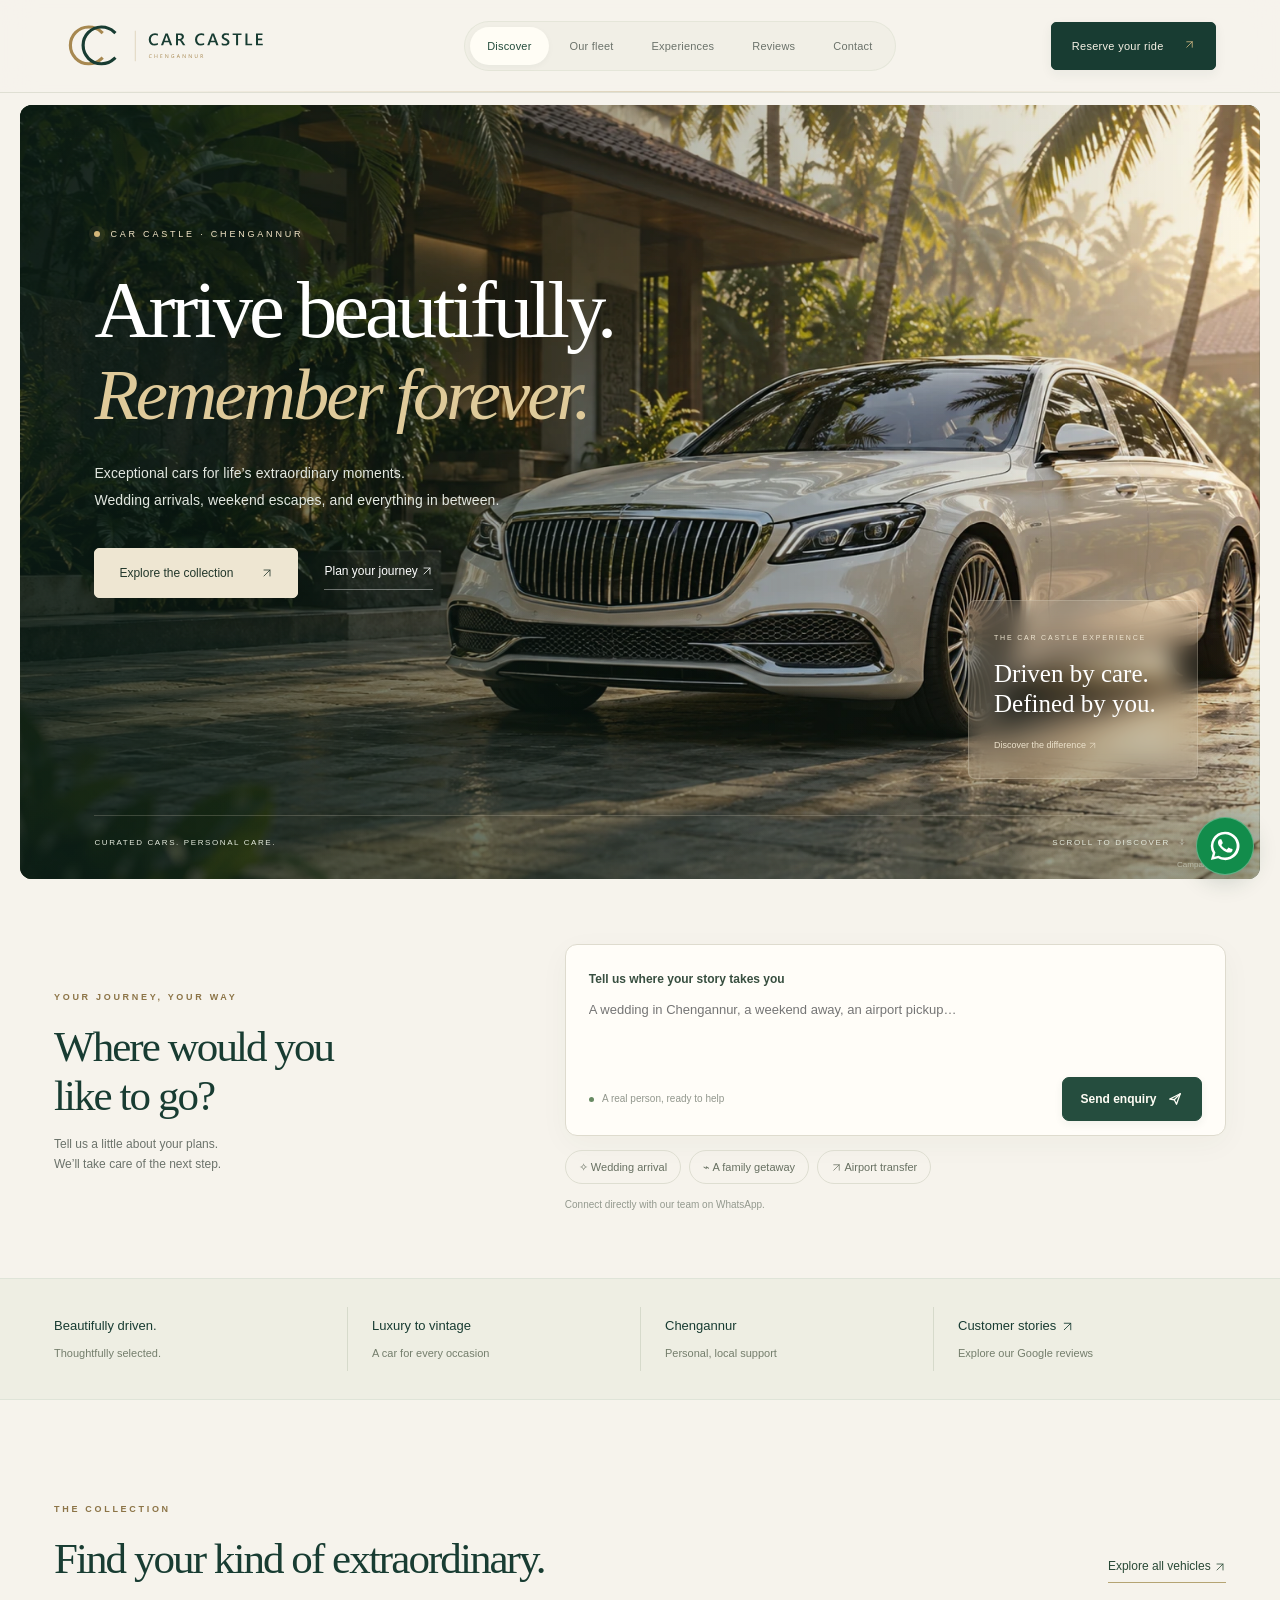
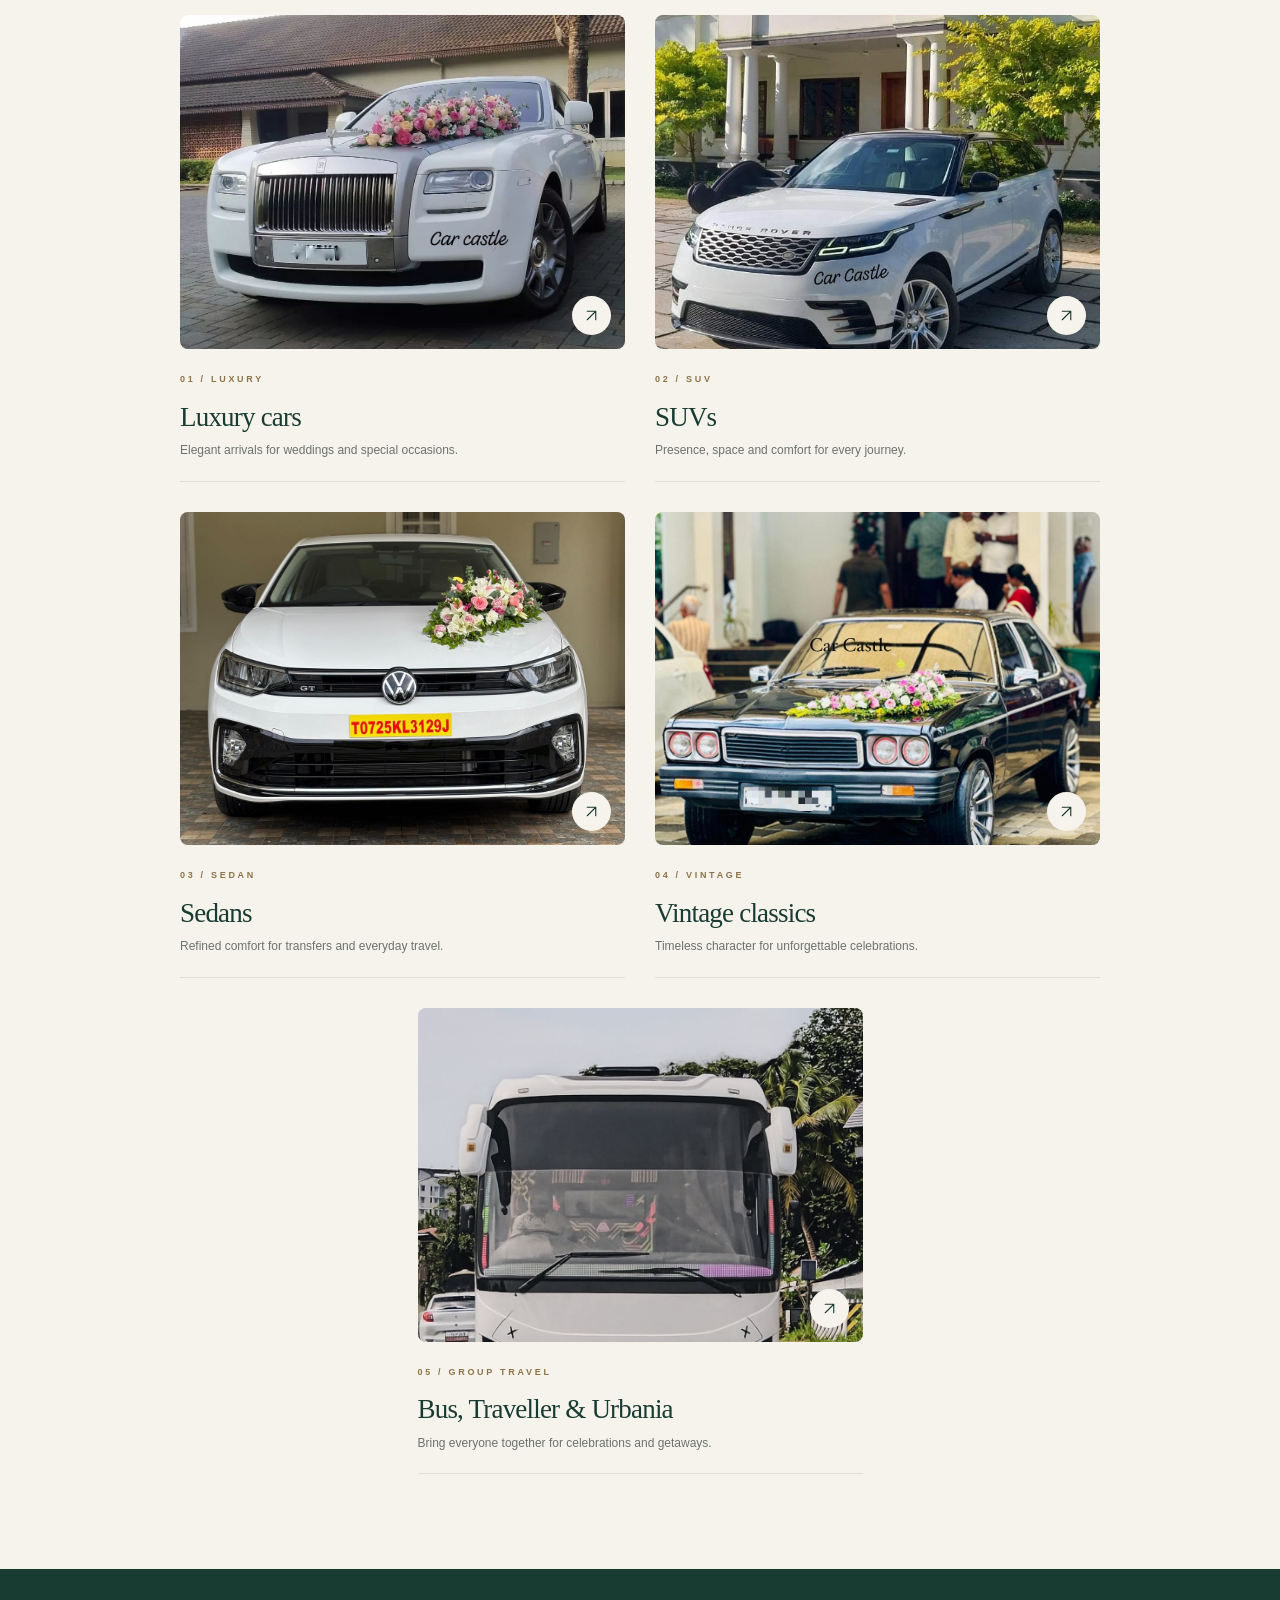
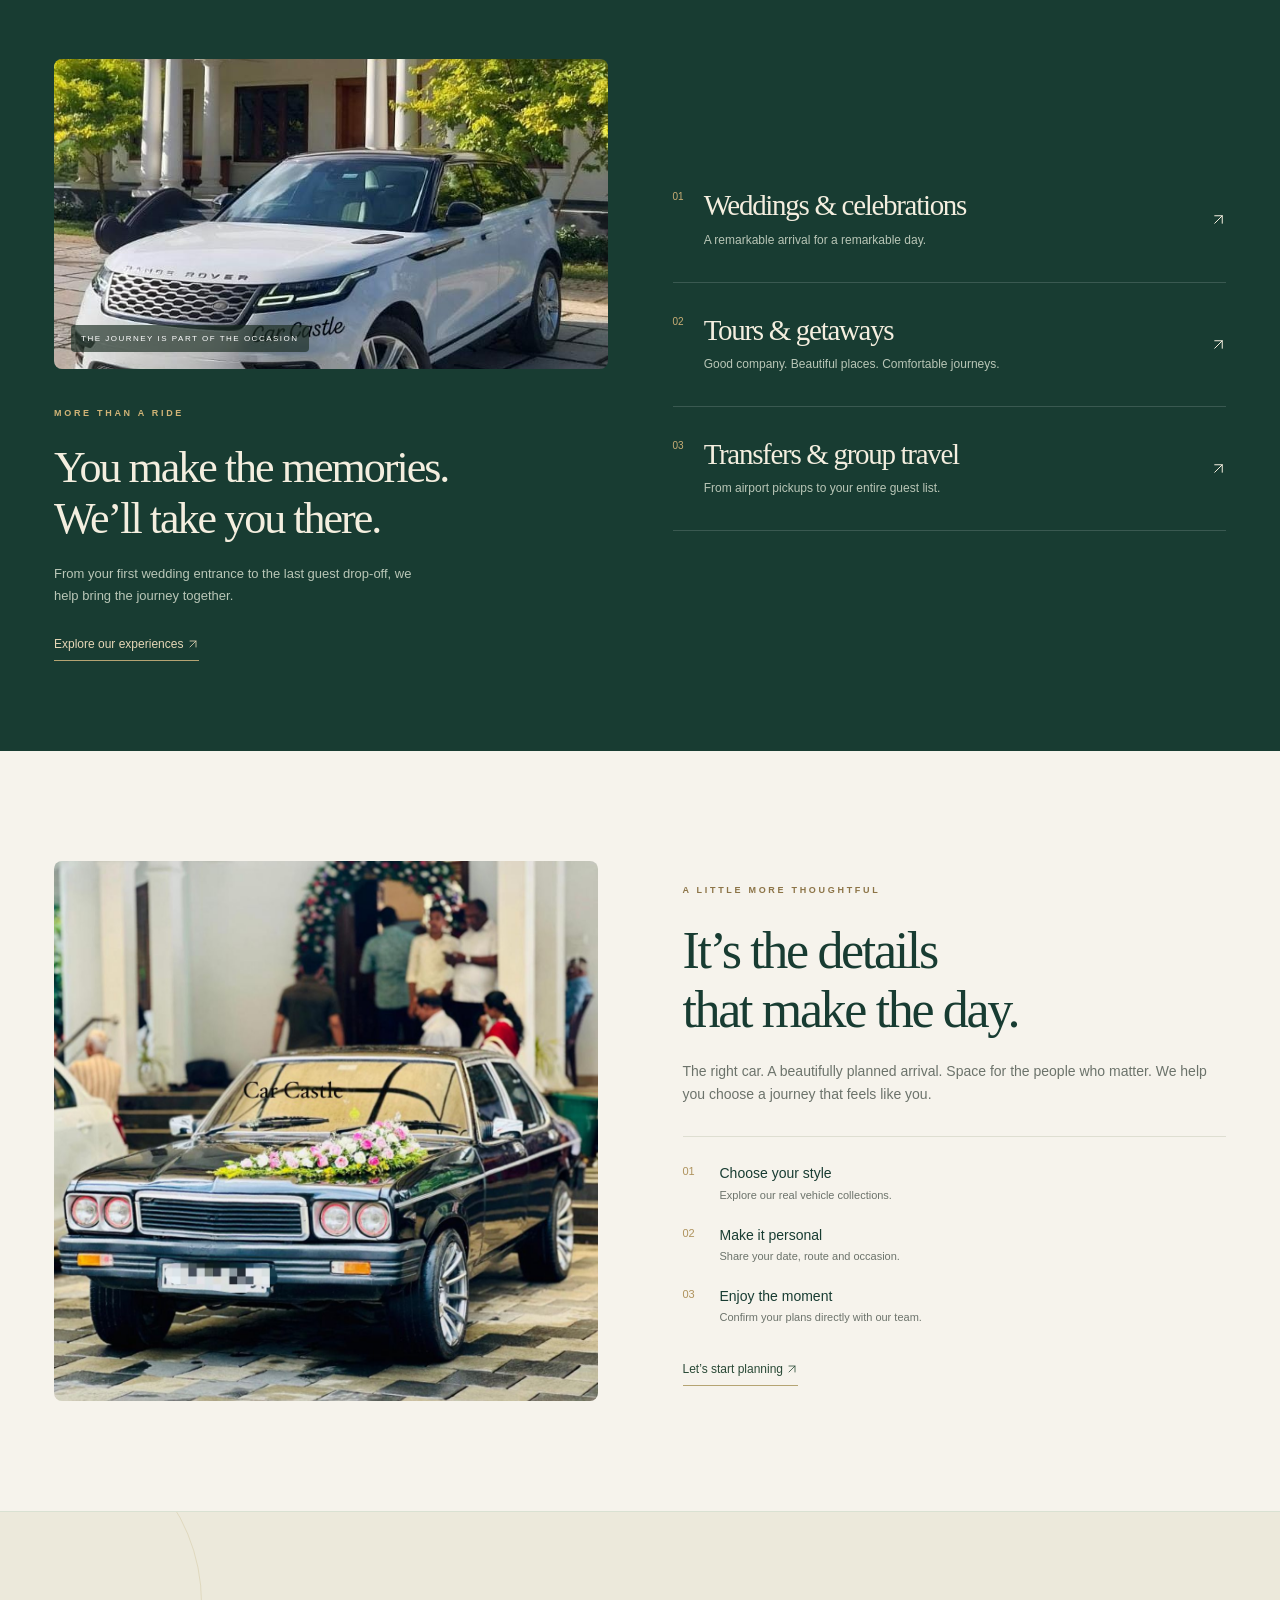
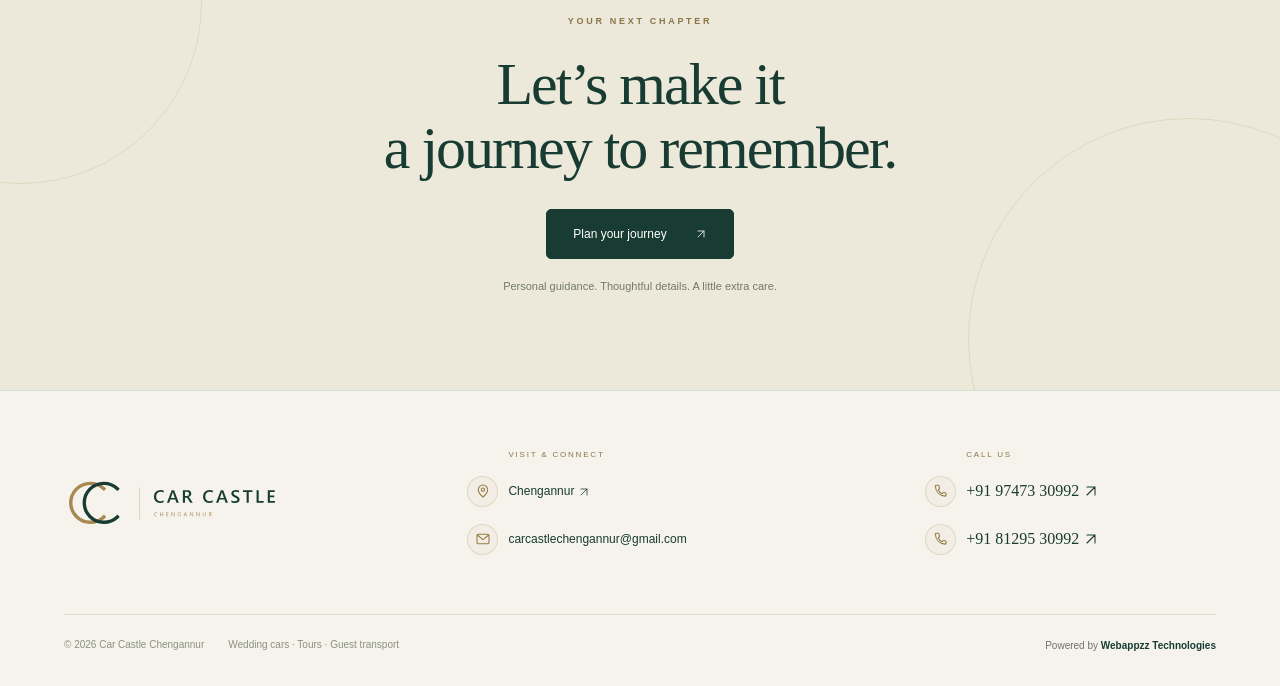
==== commit f3e247e8: "Add files via upload" ====
--- a/index.html
+++ b/index.html
@@ -1 +1 @@
-<!doctype html><html lang="en"><head><meta charset="utf-8"><meta name="viewport" content="width=device-width, initial-scale=1"><title>Luxury wedding cars & travel | Car Castle Chengannur</title><meta name="description" content="Discover luxury wedding cars, vintage classics, SUVs and group travel with Car Castle Chengannur. Enquire directly for availability and pricing."><meta name="theme-color" content="#f8f9f6"><link rel="stylesheet" href="assets/styles.css?v=19"><link rel="icon" type="image/svg+xml" href="assets/favicon.svg?v=6"><link rel="stylesheet" href="assets/mobile-hero.css?v=19"><link rel="stylesheet" href="assets/home-collection.css?v=20"><link rel="stylesheet" href="assets/journey-highlights.css?v=21"></head><body data-page="home"><a class="skip-link" href="#main">Skip to content</a><header class="topbar"><nav><a class="brand" href="index.html" aria-label="Car Castle Chengannur home"><img class="brand-wordmark" src="assets/car-castle-logo.svg?v=6" width="245" height="52" alt="Car Castle Chengannur"></a><button class="menu-toggle" aria-label="Open navigation" aria-expanded="false" aria-controls="mobile-menu"><span class="menu-caption">MENU</span><span class="menu-lines" aria-hidden="true"><i></i><i></i></span></button><div class="nav-links desktop-nav"><a data-nav="home" href="index.html">Discover</a><a data-nav="fleet" href="fleet.html">Our fleet</a><a data-nav="services" href="services.html">Experiences</a><a data-nav="reviews" href="reviews.html">Reviews</a><a data-nav="contact" href="contact.html">Contact</a></div><a class="nav-book" href="https://wa.me/919747330992">Reserve your ride <span><svg class="direction-icon" xmlns="http://www.w3.org/2000/svg" viewBox="0 0 24 24" width="16" height="16" fill="none" stroke="currentColor" stroke-width="1.6" stroke-linecap="round" stroke-linejoin="round" aria-hidden="true" focusable="false"><path d="M6 18 18 6M6 6h12v12"/></svg></span></a></nav></header><dialog class="mobile-menu" id="mobile-menu" aria-labelledby="mobile-menu-title"><div class="drawer-head"><img src="assets/car-castle-logo.svg?v=6" width="218" height="47" alt="Car Castle Chengannur"><button class="drawer-close" type="button" aria-label="Close navigation"><svg viewBox="0 0 24 24" width="20" height="20" fill="none" aria-hidden="true"><path d="m6 6 12 12M18 6 6 18" stroke="currentColor" stroke-width="1.5"/></svg></button></div><div class="drawer-content"><span class="eyebrow" id="mobile-menu-title">EXTRAORDINARY JOURNEYS BEGIN HERE</span><nav class="drawer-links" aria-label="Mobile navigation"><a data-nav="home" href="index.html"><span class="drawer-number">01</span><span>Discover</span><span class="drawer-arrow" aria-hidden="true"><svg class="direction-icon" xmlns="http://www.w3.org/2000/svg" viewBox="0 0 24 24" width="16" height="16" fill="none" stroke="currentColor" stroke-width="1.6" stroke-linecap="round" stroke-linejoin="round" aria-hidden="true" focusable="false"><path d="M6 18 18 6M6 6h12v12"/></svg></span></a><a data-nav="fleet" href="fleet.html"><span class="drawer-number">02</span><span>Our collection</span><span class="drawer-arrow" aria-hidden="true"><svg class="direction-icon" xmlns="http://www.w3.org/2000/svg" viewBox="0 0 24 24" width="16" height="16" fill="none" stroke="currentColor" stroke-width="1.6" stroke-linecap="round" stroke-linejoin="round" aria-hidden="true" focusable="false"><path d="M6 18 18 6M6 6h12v12"/></svg></span></a><a data-nav="services" href="services.html"><span class="drawer-number">03</span><span>Experiences</span><span class="drawer-arrow" aria-hidden="true"><svg class="direction-icon" xmlns="http://www.w3.org/2000/svg" viewBox="0 0 24 24" width="16" height="16" fill="none" stroke="currentColor" stroke-width="1.6" stroke-linecap="round" stroke-linejoin="round" aria-hidden="true" focusable="false"><path d="M6 18 18 6M6 6h12v12"/></svg></span></a><a data-nav="reviews" href="reviews.html"><span class="drawer-number">04</span><span>Customer stories</span><span class="drawer-arrow" aria-hidden="true"><svg class="direction-icon" xmlns="http://www.w3.org/2000/svg" viewBox="0 0 24 24" width="16" height="16" fill="none" stroke="currentColor" stroke-width="1.6" stroke-linecap="round" stroke-linejoin="round" aria-hidden="true" focusable="false"><path d="M6 18 18 6M6 6h12v12"/></svg></span></a><a data-nav="contact" href="contact.html"><span class="drawer-number">05</span><span>Get in touch</span><span class="drawer-arrow" aria-hidden="true"><svg class="direction-icon" xmlns="http://www.w3.org/2000/svg" viewBox="0 0 24 24" width="16" height="16" fill="none" stroke="currentColor" stroke-width="1.6" stroke-linecap="round" stroke-linejoin="round" aria-hidden="true" focusable="false"><path d="M6 18 18 6M6 6h12v12"/></svg></span></a></nav><div class="drawer-contact"><span class="eyebrow">LET’S PLAN YOUR ARRIVAL</span><a href="tel:+919747330992">+91 97473 30992</a><a href="tel:+918129530992">+91 81295 30992</a><a class="drawer-location" href="https://maps.app.goo.gl/WBepy1QjwrQNJMew8" target="_blank" rel="noopener noreferrer">Chengannur · Find us <svg class="direction-icon" xmlns="http://www.w3.org/2000/svg" viewBox="0 0 24 24" width="16" height="16" fill="none" stroke="currentColor" stroke-width="1.6" stroke-linecap="round" stroke-linejoin="round" aria-hidden="true" focusable="false"><path d="M6 18 18 6M6 6h12v12"/></svg></a></div><a class="button dark drawer-book" href="https://wa.me/919747330992">Reserve your ride <span><svg class="direction-icon" xmlns="http://www.w3.org/2000/svg" viewBox="0 0 24 24" width="16" height="16" fill="none" stroke="currentColor" stroke-width="1.6" stroke-linecap="round" stroke-linejoin="round" aria-hidden="true" focusable="false"><path d="M6 18 18 6M6 6h12v12"/></svg></span></a><p class="drawer-signoff">Thoughtfully selected. Beautifully driven.</p></div></dialog><main id="main"><div class="scroll-progress" aria-hidden="true"></div><section class="front-hero"><img class="front-image" src="images/hero-journey.webp" alt="Illustrated campaign scene of a luxury white sedan at a tropical Kerala villa" fetchpriority="high" width="1672" height="941"><div class="front-content"><span class="hero-kicker"><i></i> CAR CASTLE · CHENGANNUR</span><h1>Arrive beautifully.<br><em>Remember forever.</em></h1><p>Exceptional cars for life’s extraordinary moments.<br>Wedding arrivals, weekend escapes, and everything in between.</p><div class="front-actions"><a class="button light" href="fleet.html">Explore the collection <span><svg class="direction-icon" xmlns="http://www.w3.org/2000/svg" viewBox="0 0 24 24" width="16" height="16" fill="none" stroke="currentColor" stroke-width="1.6" stroke-linecap="round" stroke-linejoin="round" aria-hidden="true" focusable="false"><path d="M6 18 18 6M6 6h12v12"/></svg></span></a><a class="hero-contact" href="contact.html">Plan your journey <svg class="direction-icon" xmlns="http://www.w3.org/2000/svg" viewBox="0 0 24 24" width="16" height="16" fill="none" stroke="currentColor" stroke-width="1.6" stroke-linecap="round" stroke-linejoin="round" aria-hidden="true" focusable="false"><path d="M6 18 18 6M6 6h12v12"/></svg></a></div></div><div class="hero-seal"><span>THE CAR CASTLE EXPERIENCE</span><strong>Driven by care.<br>Defined by you.</strong><a href="services.html">Discover the difference <svg class="direction-icon" xmlns="http://www.w3.org/2000/svg" viewBox="0 0 24 24" width="16" height="16" fill="none" stroke="currentColor" stroke-width="1.6" stroke-linecap="round" stroke-linejoin="round" aria-hidden="true" focusable="false"><path d="M6 18 18 6M6 6h12v12"/></svg></a></div><div class="hero-foot"><span>CURATED CARS. PERSONAL CARE.</span><a href="#collection">SCROLL TO DISCOVER <svg class="direction-icon" xmlns="http://www.w3.org/2000/svg" viewBox="0 0 24 24" width="16" height="16" fill="none" stroke="currentColor" stroke-width="1.6" stroke-linecap="round" stroke-linejoin="round" aria-hidden="true" focusable="false"><path d="M12 5v14m-6-6 6 6 6-6"/></svg></a></div><span class="campaign-note">Campaign artwork</span></section><section class="booking-band"><div class="booking-intro"><span class="eyebrow">YOUR JOURNEY, YOUR WAY</span><h2>Where would you<br>like to go?</h2><p>Tell us a little about your plans.<br>We’ll take care of the next step.</p></div><div class="booking-composer"><form class="trip-form"><label for="trip">Tell us where your story takes you</label><textarea id="trip" required maxlength="1800" placeholder="A wedding in Chengannur, a weekend away, an airport pickup…" rows="2"></textarea><div class="composer-bottom"><span><i></i> A real person, ready to help</span><button class="send-enquiry" aria-label="Send your trip enquiry on WhatsApp" type="submit"><span>Send enquiry</span><svg xmlns="http://www.w3.org/2000/svg" width="18" height="18" viewBox="0 0 24 24" fill="none" aria-hidden="true"><path d="m5 12 14-7-5 14-3-6-6-1Z" stroke="currentColor" stroke-width="1.7" stroke-linejoin="round"/><path d="m11 13 8-8" stroke="currentColor" stroke-width="1.7" stroke-linecap="round"/></svg></button></div></form><div class="suggestions"><button type="button" data-prompt="I’m planning a wedding and would like a luxury wedding car.">✧ Wedding arrival</button><button type="button" data-prompt="I’d like to plan a family trip. Please help me choose a vehicle.">⌁ A family getaway</button><button type="button" data-prompt="I need an airport transfer. Please share availability."><svg class="direction-icon" xmlns="http://www.w3.org/2000/svg" viewBox="0 0 24 24" width="16" height="16" fill="none" stroke="currentColor" stroke-width="1.6" stroke-linecap="round" stroke-linejoin="round" aria-hidden="true" focusable="false"><path d="M6 18 18 6M6 6h12v12"/></svg> Airport transfer</button></div><p class="composer-note">Connect directly with our team on WhatsApp.</p></div></section><section class="journey-highlights" aria-label="The Car Castle experience"><div class="journey-highlights-grid"><div class="journey-highlight"><strong>Beautifully driven</strong><p>Thoughtfully selected cars</p></div><div class="journey-highlight"><strong>Luxury to vintage</strong><p>A car for every occasion</p></div><div class="journey-highlight"><strong>Chengannur</strong><p>Personal, local support</p></div><a class="journey-highlight" href="reviews.html"><strong>Customer stories <svg class="direction-icon" xmlns="http://www.w3.org/2000/svg" viewBox="0 0 24 24" width="13" height="13" fill="none" stroke="currentColor" stroke-width="1.6" stroke-linecap="round" stroke-linejoin="round" aria-hidden="true"><path d="M6 18 18 6M6 6h12v12"/></svg></strong><p>Explore our Google reviews</p></a></div></section><section class="section" id="collection"><div class="section-top"><div><span class="eyebrow">THE COLLECTION</span><h2>Find your kind of extraordinary.</h2></div><a class="text-link" href="fleet.html">Explore all vehicles <svg class="direction-icon" xmlns="http://www.w3.org/2000/svg" viewBox="0 0 24 24" width="16" height="16" fill="none" stroke="currentColor" stroke-width="1.6" stroke-linecap="round" stroke-linejoin="round" aria-hidden="true" focusable="false"><path d="M6 18 18 6M6 6h12v12"/></svg></a></div><div class="collections home-categories"><a class="collection-card" href="fleet.html?category=luxury"><div class="image-wrap"><img src="images/luxury/Rolls_Royce_Ghost/image1.jpeg" alt="Luxury cars from the Car Castle collection" loading="lazy"><span class="image-arrow"><svg class="direction-icon" xmlns="http://www.w3.org/2000/svg" viewBox="0 0 24 24" width="16" height="16" fill="none" stroke="currentColor" stroke-width="1.6" stroke-linecap="round" stroke-linejoin="round" aria-hidden="true" focusable="false"><path d="M6 18 18 6M6 6h12v12"/></svg></span></div><span class="eyebrow">01 / LUXURY</span><h3>Luxury cars</h3><p>Elegant arrivals for weddings and special occasions.</p></a><a class="collection-card" href="fleet.html?category=suv"><div class="image-wrap"><img src="images/suv/Range_Rover_Velar/image1.jpeg" alt="SUVs from the Car Castle collection" loading="lazy"><span class="image-arrow"><svg class="direction-icon" xmlns="http://www.w3.org/2000/svg" viewBox="0 0 24 24" width="16" height="16" fill="none" stroke="currentColor" stroke-width="1.6" stroke-linecap="round" stroke-linejoin="round" aria-hidden="true" focusable="false"><path d="M6 18 18 6M6 6h12v12"/></svg></span></div><span class="eyebrow">02 / SUV</span><h3>SUVs</h3><p>Presence, space and comfort for every journey.</p></a><a class="collection-card" href="fleet.html?category=sedan"><div class="image-wrap"><img src="images/sedan/VolkswagenVirtus/image1.jpg" alt="Sedans from the Car Castle collection" loading="lazy"><span class="image-arrow"><svg class="direction-icon" xmlns="http://www.w3.org/2000/svg" viewBox="0 0 24 24" width="16" height="16" fill="none" stroke="currentColor" stroke-width="1.6" stroke-linecap="round" stroke-linejoin="round" aria-hidden="true" focusable="false"><path d="M6 18 18 6M6 6h12v12"/></svg></span></div><span class="eyebrow">03 / SEDAN</span><h3>Sedans</h3><p>Refined comfort for transfers and everyday travel.</p></a><a class="collection-card" href="fleet.html?category=vintage"><div class="image-wrap"><img src="images/vintage/Contessa/image1.jpg" alt="Vintage classics from the Car Castle collection" loading="lazy"><span class="image-arrow"><svg class="direction-icon" xmlns="http://www.w3.org/2000/svg" viewBox="0 0 24 24" width="16" height="16" fill="none" stroke="currentColor" stroke-width="1.6" stroke-linecap="round" stroke-linejoin="round" aria-hidden="true" focusable="false"><path d="M6 18 18 6M6 6h12v12"/></svg></span></div><span class="eyebrow">04 / VINTAGE</span><h3>Vintage classics</h3><p>Timeless character for unforgettable celebrations.</p></a><a class="collection-card" href="fleet.html?category=bus"><div class="image-wrap"><img src="images/bus/Bus, Traveller & Urbania/Bus.jpg" alt="Bus, Traveller & Urbania from the Car Castle collection" loading="lazy"><span class="image-arrow"><svg class="direction-icon" xmlns="http://www.w3.org/2000/svg" viewBox="0 0 24 24" width="16" height="16" fill="none" stroke="currentColor" stroke-width="1.6" stroke-linecap="round" stroke-linejoin="round" aria-hidden="true" focusable="false"><path d="M6 18 18 6M6 6h12v12"/></svg></span></div><span class="eyebrow">05 / GROUP TRAVEL</span><h3>Bus, Traveller & Urbania</h3><p>Bring everyone together for celebrations and getaways.</p></a></div></section><section class="experience-section"><div><div class="experience-photo"><img src="images/suv/Range_Rover_Velar/image1.jpeg" alt="Range Rover Velar from our SUV collection" loading="lazy"><span>THE JOURNEY IS PART OF THE OCCASION</span></div><span class="eyebrow">MORE THAN A RIDE</span><h2>You make the memories.<br>We’ll take you there.</h2><p>From your first wedding entrance to the last guest drop-off, we help bring the journey together.</p><a class="text-link" href="services.html">Explore our experiences <svg class="direction-icon" xmlns="http://www.w3.org/2000/svg" viewBox="0 0 24 24" width="16" height="16" fill="none" stroke="currentColor" stroke-width="1.6" stroke-linecap="round" stroke-linejoin="round" aria-hidden="true" focusable="false"><path d="M6 18 18 6M6 6h12v12"/></svg></a></div><div class="experience-list"><a href="services.html"><span>01</span><div><h3>Weddings & celebrations</h3><p>A remarkable arrival for a remarkable day.</p></div><b><svg class="direction-icon" xmlns="http://www.w3.org/2000/svg" viewBox="0 0 24 24" width="16" height="16" fill="none" stroke="currentColor" stroke-width="1.6" stroke-linecap="round" stroke-linejoin="round" aria-hidden="true" focusable="false"><path d="M6 18 18 6M6 6h12v12"/></svg></b></a><a href="services.html"><span>02</span><div><h3>Tours & getaways</h3><p>Good company. Beautiful places. Comfortable journeys.</p></div><b><svg class="direction-icon" xmlns="http://www.w3.org/2000/svg" viewBox="0 0 24 24" width="16" height="16" fill="none" stroke="currentColor" stroke-width="1.6" stroke-linecap="round" stroke-linejoin="round" aria-hidden="true" focusable="false"><path d="M6 18 18 6M6 6h12v12"/></svg></b></a><a href="services.html"><span>03</span><div><h3>Transfers & group travel</h3><p>From airport pickups to your entire guest list.</p></div><b><svg class="direction-icon" xmlns="http://www.w3.org/2000/svg" viewBox="0 0 24 24" width="16" height="16" fill="none" stroke="currentColor" stroke-width="1.6" stroke-linecap="round" stroke-linejoin="round" aria-hidden="true" focusable="false"><path d="M6 18 18 6M6 6h12v12"/></svg></b></a></div></section><section class="detail-story"><div class="detail-story-image"><img src="images/vintage/Contessa/image1.jpg" alt="Classic Contessa from the Car Castle vintage collection" loading="lazy"></div><div><span class="eyebrow">A LITTLE MORE THOUGHTFUL</span><h2>It’s the details<br>that make the day.</h2><p>The right car. A beautifully planned arrival. Space for the people who matter. We help you choose a journey that feels like you.</p><div class="story-points"><span>01 <b>Choose your style</b><small>Explore our real vehicle collections.</small></span><span>02 <b>Make it personal</b><small>Share your date, route and occasion.</small></span><span>03 <b>Enjoy the moment</b><small>Confirm your plans directly with our team.</small></span></div><a class="text-link" href="contact.html">Let’s start planning <svg class="direction-icon" xmlns="http://www.w3.org/2000/svg" viewBox="0 0 24 24" width="16" height="16" fill="none" stroke="currentColor" stroke-width="1.6" stroke-linecap="round" stroke-linejoin="round" aria-hidden="true" focusable="false"><path d="M6 18 18 6M6 6h12v12"/></svg></a></div></section><section class="closing"><span class="eyebrow">YOUR NEXT CHAPTER</span><h2>Let’s make it<br>a journey to remember.</h2><a class="button dark" href="contact.html">Plan your journey <span><svg class="direction-icon" xmlns="http://www.w3.org/2000/svg" viewBox="0 0 24 24" width="16" height="16" fill="none" stroke="currentColor" stroke-width="1.6" stroke-linecap="round" stroke-linejoin="round" aria-hidden="true" focusable="false"><path d="M6 18 18 6M6 6h12v12"/></svg></span></a><p>Personal guidance. Thoughtful details. A little extra care.</p></section></main><footer><div class="footer-top"><a class="brand" href="index.html" aria-label="Car Castle Chengannur home"><img class="brand-wordmark" src="assets/car-castle-logo.svg?v=6" width="245" height="52" alt="Car Castle Chengannur"></a><div class="footer-location"><span class="footer-label">VISIT &amp; CONNECT</span><a href="https://maps.app.goo.gl/WBepy1QjwrQNJMew8" target="_blank" rel="noopener noreferrer"><span class="footer-icon" aria-hidden="true"><svg xmlns="http://www.w3.org/2000/svg" width="17" height="17" viewBox="0 0 24 24" fill="none" stroke="currentColor" stroke-width="1.6" stroke-linecap="round" stroke-linejoin="round"><path d="M19 10c0 5-7 11-7 11S5 15 5 10a7 7 0 1 1 14 0Z"/><circle cx="12" cy="10" r="2.5"/></svg></span><span class="footer-link-label">Chengannur <svg class="direction-icon" xmlns="http://www.w3.org/2000/svg" viewBox="0 0 24 24" width="16" height="16" fill="none" stroke="currentColor" stroke-width="1.6" stroke-linecap="round" stroke-linejoin="round" aria-hidden="true" focusable="false"><path d="M6 18 18 6M6 6h12v12"/></svg></span></a><a href="mailto:carcastlechengannur@gmail.com"><span class="footer-icon" aria-hidden="true"><svg xmlns="http://www.w3.org/2000/svg" width="17" height="17" viewBox="0 0 24 24" fill="none" stroke="currentColor" stroke-width="1.6" stroke-linecap="round" stroke-linejoin="round"><rect x="3" y="5" width="18" height="14" rx="2"/><path d="m3.5 6 8.5 7 8.5-7"/></svg></span><span class="footer-link-label">carcastlechengannur@gmail.com</span></a></div><div class="footer-phones" aria-label="Contact phone numbers"><span class="footer-label">CALL US</span><a href="tel:+919747330992"><span class="footer-icon" aria-hidden="true"><svg xmlns="http://www.w3.org/2000/svg" width="17" height="17" viewBox="0 0 24 24" fill="none" stroke="currentColor" stroke-width="1.6" stroke-linecap="round" stroke-linejoin="round"><path d="M7.2 3.5H4.7a1.2 1.2 0 0 0-1.2 1.3c.6 8.4 6.4 14.2 14.8 14.9a1.2 1.2 0 0 0 1.3-1.2V16a1 1 0 0 0-.8-1l-3.2-.7a1 1 0 0 0-1 .4l-1.1 1.4a13 13 0 0 1-5.6-5.6l1.4-1.1a1 1 0 0 0 .4-1L9 4.3a1 1 0 0 0-1-.8Z"/></svg></span><span class="footer-link-label">+91 97473 30992 <svg class="direction-icon" xmlns="http://www.w3.org/2000/svg" viewBox="0 0 24 24" width="16" height="16" fill="none" stroke="currentColor" stroke-width="1.6" stroke-linecap="round" stroke-linejoin="round" aria-hidden="true" focusable="false"><path d="M6 18 18 6M6 6h12v12"/></svg></span></a><a href="tel:+918129530992"><span class="footer-icon" aria-hidden="true"><svg xmlns="http://www.w3.org/2000/svg" width="17" height="17" viewBox="0 0 24 24" fill="none" stroke="currentColor" stroke-width="1.6" stroke-linecap="round" stroke-linejoin="round"><path d="M7.2 3.5H4.7a1.2 1.2 0 0 0-1.2 1.3c.6 8.4 6.4 14.2 14.8 14.9a1.2 1.2 0 0 0 1.3-1.2V16a1 1 0 0 0-.8-1l-3.2-.7a1 1 0 0 0-1 .4l-1.1 1.4a13 13 0 0 1-5.6-5.6l1.4-1.1a1 1 0 0 0 .4-1L9 4.3a1 1 0 0 0-1-.8Z"/></svg></span><span class="footer-link-label">+91 81295 30992 <svg class="direction-icon" xmlns="http://www.w3.org/2000/svg" viewBox="0 0 24 24" width="16" height="16" fill="none" stroke="currentColor" stroke-width="1.6" stroke-linecap="round" stroke-linejoin="round" aria-hidden="true" focusable="false"><path d="M6 18 18 6M6 6h12v12"/></svg></span></a></div></div><div class="footer-bottom"><span>© <span data-year></span> Car Castle Chengannur</span><span>Wedding cars · Tours · Guest transport</span><a class="footer-credit" href="https://webappzz.com/" target="_blank" rel="noopener noreferrer">Powered by <span>Webappzz Technologies</span></a></div></footer><a class="floating-contact floating-whatsapp" href="https://wa.me/919747330992" target="_blank" rel="noopener noreferrer" aria-label="Chat with Car Castle on WhatsApp" title="Chat on WhatsApp"><svg xmlns="http://www.w3.org/2000/svg" viewBox="0 0 32 32" width="30" height="30" fill="currentColor" aria-hidden="true" focusable="false"><path d="M16 .9A15 15 0 0 0 3 23.4L.9 31l7.8-2A15.1 15.1 0 1 0 16 .9Zm0 27.4a12.3 12.3 0 0 1-6.3-1.7l-.5-.3-4.6 1.2 1.2-4.5-.3-.5A12.4 12.4 0 1 1 16 28.3Zm6.8-9.3c-.4-.2-2.2-1.1-2.6-1.2-.3-.1-.6-.2-.8.2-.3.4-1 1.2-1.2 1.5-.2.2-.4.3-.8.1-.4-.2-1.6-.6-3-1.9-1.1-1-1.9-2.2-2.1-2.6-.2-.4 0-.6.2-.8l.6-.7c.2-.2.3-.4.4-.6.1-.3 0-.5 0-.7-.1-.2-.9-2.1-1.2-2.9-.3-.7-.6-.6-.8-.6h-.7c-.3 0-.7.1-1 .5-.4.4-1.3 1.2-1.3 3.1s1.4 3.6 1.6 3.9c.2.2 2.7 4.2 6.6 5.8.9.4 1.6.6 2.2.7.9.3 1.7.2 2.4.2.7-.1 2.2-.9 2.5-1.8.3-.9.3-1.6.2-1.8-.1-.2-.3-.3-.7-.5Z"/></svg></a><button class="back-to-top" aria-label="Back to top" type="button"><svg class="direction-icon" xmlns="http://www.w3.org/2000/svg" viewBox="0 0 24 24" width="16" height="16" fill="none" stroke="currentColor" stroke-width="1.6" stroke-linecap="round" stroke-linejoin="round" aria-hidden="true" focusable="false"><path d="M12 19V5m-6 6 6-6 6 6"/></svg></button><script src="assets/site.js?v=12"></script></body></html>+<!doctype html><html lang="en"><head><meta charset="utf-8"><meta name="viewport" content="width=device-width, initial-scale=1"><title>Luxury wedding cars & travel | Car Castle Chengannur</title><meta name="description" content="Discover luxury wedding cars, vintage classics, SUVs and group travel with Car Castle Chengannur. Enquire directly for availability and pricing."><meta name="theme-color" content="#f8f9f6"><link rel="stylesheet" href="assets/styles.css?v=19"><link rel="icon" type="image/svg+xml" href="assets/favicon.svg?v=6"><link rel="stylesheet" href="assets/mobile-hero.css?v=19"><link rel="stylesheet" href="assets/home-collection.css?v=20"><link rel="stylesheet" href="assets/journey-highlights.css?v=24"></head><body data-page="home"><a class="skip-link" href="#main">Skip to content</a><header class="topbar"><nav><a class="brand" href="index.html" aria-label="Car Castle Chengannur home"><img class="brand-wordmark" src="assets/car-castle-logo.svg?v=6" width="245" height="52" alt="Car Castle Chengannur"></a><button class="menu-toggle" aria-label="Open navigation" aria-expanded="false" aria-controls="mobile-menu"><span class="menu-caption">MENU</span><span class="menu-lines" aria-hidden="true"><i></i><i></i></span></button><div class="nav-links desktop-nav"><a data-nav="home" href="index.html">Discover</a><a data-nav="fleet" href="fleet.html">Our fleet</a><a data-nav="services" href="services.html">Experiences</a><a data-nav="reviews" href="reviews.html">Reviews</a><a data-nav="contact" href="contact.html">Contact</a></div><a class="nav-book" href="https://wa.me/919747330992">Reserve your ride <span><svg class="direction-icon" xmlns="http://www.w3.org/2000/svg" viewBox="0 0 24 24" width="16" height="16" fill="none" stroke="currentColor" stroke-width="1.6" stroke-linecap="round" stroke-linejoin="round" aria-hidden="true" focusable="false"><path d="M6 18 18 6M6 6h12v12"/></svg></span></a></nav></header><dialog class="mobile-menu" id="mobile-menu" aria-labelledby="mobile-menu-title"><div class="drawer-head"><img src="assets/car-castle-logo.svg?v=6" width="218" height="47" alt="Car Castle Chengannur"><button class="drawer-close" type="button" aria-label="Close navigation"><svg viewBox="0 0 24 24" width="20" height="20" fill="none" aria-hidden="true"><path d="m6 6 12 12M18 6 6 18" stroke="currentColor" stroke-width="1.5"/></svg></button></div><div class="drawer-content"><span class="eyebrow" id="mobile-menu-title">EXTRAORDINARY JOURNEYS BEGIN HERE</span><nav class="drawer-links" aria-label="Mobile navigation"><a data-nav="home" href="index.html"><span class="drawer-number">01</span><span>Discover</span><span class="drawer-arrow" aria-hidden="true"><svg class="direction-icon" xmlns="http://www.w3.org/2000/svg" viewBox="0 0 24 24" width="16" height="16" fill="none" stroke="currentColor" stroke-width="1.6" stroke-linecap="round" stroke-linejoin="round" aria-hidden="true" focusable="false"><path d="M6 18 18 6M6 6h12v12"/></svg></span></a><a data-nav="fleet" href="fleet.html"><span class="drawer-number">02</span><span>Our collection</span><span class="drawer-arrow" aria-hidden="true"><svg class="direction-icon" xmlns="http://www.w3.org/2000/svg" viewBox="0 0 24 24" width="16" height="16" fill="none" stroke="currentColor" stroke-width="1.6" stroke-linecap="round" stroke-linejoin="round" aria-hidden="true" focusable="false"><path d="M6 18 18 6M6 6h12v12"/></svg></span></a><a data-nav="services" href="services.html"><span class="drawer-number">03</span><span>Experiences</span><span class="drawer-arrow" aria-hidden="true"><svg class="direction-icon" xmlns="http://www.w3.org/2000/svg" viewBox="0 0 24 24" width="16" height="16" fill="none" stroke="currentColor" stroke-width="1.6" stroke-linecap="round" stroke-linejoin="round" aria-hidden="true" focusable="false"><path d="M6 18 18 6M6 6h12v12"/></svg></span></a><a data-nav="reviews" href="reviews.html"><span class="drawer-number">04</span><span>Customer stories</span><span class="drawer-arrow" aria-hidden="true"><svg class="direction-icon" xmlns="http://www.w3.org/2000/svg" viewBox="0 0 24 24" width="16" height="16" fill="none" stroke="currentColor" stroke-width="1.6" stroke-linecap="round" stroke-linejoin="round" aria-hidden="true" focusable="false"><path d="M6 18 18 6M6 6h12v12"/></svg></span></a><a data-nav="contact" href="contact.html"><span class="drawer-number">05</span><span>Get in touch</span><span class="drawer-arrow" aria-hidden="true"><svg class="direction-icon" xmlns="http://www.w3.org/2000/svg" viewBox="0 0 24 24" width="16" height="16" fill="none" stroke="currentColor" stroke-width="1.6" stroke-linecap="round" stroke-linejoin="round" aria-hidden="true" focusable="false"><path d="M6 18 18 6M6 6h12v12"/></svg></span></a></nav><div class="drawer-contact"><span class="eyebrow">LET’S PLAN YOUR ARRIVAL</span><a href="tel:+919747330992">+91 97473 30992</a><a href="tel:+918129530992">+91 81295 30992</a><a class="drawer-location" href="https://maps.app.goo.gl/WBepy1QjwrQNJMew8" target="_blank" rel="noopener noreferrer">Chengannur · Find us <svg class="direction-icon" xmlns="http://www.w3.org/2000/svg" viewBox="0 0 24 24" width="16" height="16" fill="none" stroke="currentColor" stroke-width="1.6" stroke-linecap="round" stroke-linejoin="round" aria-hidden="true" focusable="false"><path d="M6 18 18 6M6 6h12v12"/></svg></a></div><a class="button dark drawer-book" href="https://wa.me/919747330992">Reserve your ride <span><svg class="direction-icon" xmlns="http://www.w3.org/2000/svg" viewBox="0 0 24 24" width="16" height="16" fill="none" stroke="currentColor" stroke-width="1.6" stroke-linecap="round" stroke-linejoin="round" aria-hidden="true" focusable="false"><path d="M6 18 18 6M6 6h12v12"/></svg></span></a><p class="drawer-signoff">Thoughtfully selected. Beautifully driven.</p></div></dialog><main id="main"><div class="scroll-progress" aria-hidden="true"></div><section class="front-hero"><img class="front-image" src="images/hero-journey.webp" alt="Illustrated campaign scene of a luxury white sedan at a tropical Kerala villa" fetchpriority="high" width="1672" height="941"><div class="front-content"><span class="hero-kicker"><i></i> CAR CASTLE · CHENGANNUR</span><h1>Arrive beautifully.<br><em>Remember forever.</em></h1><p>Exceptional cars for life’s extraordinary moments.<br>Wedding arrivals, weekend escapes, and everything in between.</p><div class="front-actions"><a class="button light" href="fleet.html">Explore the collection <span><svg class="direction-icon" xmlns="http://www.w3.org/2000/svg" viewBox="0 0 24 24" width="16" height="16" fill="none" stroke="currentColor" stroke-width="1.6" stroke-linecap="round" stroke-linejoin="round" aria-hidden="true" focusable="false"><path d="M6 18 18 6M6 6h12v12"/></svg></span></a><a class="hero-contact" href="contact.html">Plan your journey <svg class="direction-icon" xmlns="http://www.w3.org/2000/svg" viewBox="0 0 24 24" width="16" height="16" fill="none" stroke="currentColor" stroke-width="1.6" stroke-linecap="round" stroke-linejoin="round" aria-hidden="true" focusable="false"><path d="M6 18 18 6M6 6h12v12"/></svg></a></div></div><div class="hero-seal"><span>THE CAR CASTLE EXPERIENCE</span><strong>Driven by care.<br>Defined by you.</strong><a href="services.html">Discover the difference <svg class="direction-icon" xmlns="http://www.w3.org/2000/svg" viewBox="0 0 24 24" width="16" height="16" fill="none" stroke="currentColor" stroke-width="1.6" stroke-linecap="round" stroke-linejoin="round" aria-hidden="true" focusable="false"><path d="M6 18 18 6M6 6h12v12"/></svg></a></div><div class="hero-foot"><span>CURATED CARS. PERSONAL CARE.</span><a href="#collection">SCROLL TO DISCOVER <svg class="direction-icon" xmlns="http://www.w3.org/2000/svg" viewBox="0 0 24 24" width="16" height="16" fill="none" stroke="currentColor" stroke-width="1.6" stroke-linecap="round" stroke-linejoin="round" aria-hidden="true" focusable="false"><path d="M12 5v14m-6-6 6 6 6-6"/></svg></a></div><span class="campaign-note">Campaign artwork</span></section><section class="booking-band"><div class="booking-intro"><span class="eyebrow">YOUR JOURNEY, YOUR WAY</span><h2>Where would you<br>like to go?</h2><p>Tell us a little about your plans.<br>We’ll take care of the next step.</p></div><div class="booking-composer"><form class="trip-form"><label for="trip">Tell us where your story takes you</label><textarea id="trip" required maxlength="1800" placeholder="A wedding in Chengannur, a weekend away, an airport pickup…" rows="2"></textarea><div class="composer-bottom"><span><i></i> A real person, ready to help</span><button class="send-enquiry" aria-label="Send your trip enquiry on WhatsApp" type="submit"><span>Send enquiry</span><svg xmlns="http://www.w3.org/2000/svg" width="18" height="18" viewBox="0 0 24 24" fill="none" aria-hidden="true"><path d="m5 12 14-7-5 14-3-6-6-1Z" stroke="currentColor" stroke-width="1.7" stroke-linejoin="round"/><path d="m11 13 8-8" stroke="currentColor" stroke-width="1.7" stroke-linecap="round"/></svg></button></div></form><div class="suggestions"><button type="button" data-prompt="I’m planning a wedding and would like a luxury wedding car.">✧ Wedding arrival</button><button type="button" data-prompt="I’d like to plan a family trip. Please help me choose a vehicle.">⌁ A family getaway</button><button type="button" data-prompt="I need an airport transfer. Please share availability."><svg class="direction-icon" xmlns="http://www.w3.org/2000/svg" viewBox="0 0 24 24" width="16" height="16" fill="none" stroke="currentColor" stroke-width="1.6" stroke-linecap="round" stroke-linejoin="round" aria-hidden="true" focusable="false"><path d="M6 18 18 6M6 6h12v12"/></svg> Airport transfer</button></div><p class="composer-note">Connect directly with our team on WhatsApp.</p></div></section><section class="journey-highlights" aria-label="The Car Castle experience"><div class="journey-highlights-grid"><div class="journey-highlight"><strong>Beautifully driven.</strong><p>Thoughtfully selected.</p></div><div class="journey-highlight"><strong>Luxury to vintage</strong><p>A car for every occasion</p></div><div class="journey-highlight"><strong>Chengannur</strong><p>Personal, local support</p></div><a class="journey-highlight" href="reviews.html"><strong>Customer stories <svg class="direction-icon" xmlns="http://www.w3.org/2000/svg" viewBox="0 0 24 24" width="13" height="13" fill="none" stroke="currentColor" stroke-width="1.6" stroke-linecap="round" stroke-linejoin="round" aria-hidden="true"><path d="M6 18 18 6M6 6h12v12"/></svg></strong><p>Explore our Google reviews</p></a></div></section><section class="section" id="collection"><div class="section-top"><div><span class="eyebrow">THE COLLECTION</span><h2>Find your kind of extraordinary.</h2></div><a class="text-link" href="fleet.html">Explore all vehicles <svg class="direction-icon" xmlns="http://www.w3.org/2000/svg" viewBox="0 0 24 24" width="16" height="16" fill="none" stroke="currentColor" stroke-width="1.6" stroke-linecap="round" stroke-linejoin="round" aria-hidden="true" focusable="false"><path d="M6 18 18 6M6 6h12v12"/></svg></a></div><div class="collections home-categories"><a class="collection-card" href="fleet.html?category=luxury"><div class="image-wrap"><img src="images/luxury/Rolls_Royce_Ghost/image1.jpeg" alt="Luxury cars from the Car Castle collection" loading="lazy"><span class="image-arrow"><svg class="direction-icon" xmlns="http://www.w3.org/2000/svg" viewBox="0 0 24 24" width="16" height="16" fill="none" stroke="currentColor" stroke-width="1.6" stroke-linecap="round" stroke-linejoin="round" aria-hidden="true" focusable="false"><path d="M6 18 18 6M6 6h12v12"/></svg></span></div><span class="eyebrow">01 / LUXURY</span><h3>Luxury cars</h3><p>Elegant arrivals for weddings and special occasions.</p></a><a class="collection-card" href="fleet.html?category=suv"><div class="image-wrap"><img src="images/suv/Range_Rover_Velar/image1.jpeg" alt="SUVs from the Car Castle collection" loading="lazy"><span class="image-arrow"><svg class="direction-icon" xmlns="http://www.w3.org/2000/svg" viewBox="0 0 24 24" width="16" height="16" fill="none" stroke="currentColor" stroke-width="1.6" stroke-linecap="round" stroke-linejoin="round" aria-hidden="true" focusable="false"><path d="M6 18 18 6M6 6h12v12"/></svg></span></div><span class="eyebrow">02 / SUV</span><h3>SUVs</h3><p>Presence, space and comfort for every journey.</p></a><a class="collection-card" href="fleet.html?category=sedan"><div class="image-wrap"><img src="images/sedan/VolkswagenVirtus/image1.jpg" alt="Sedans from the Car Castle collection" loading="lazy"><span class="image-arrow"><svg class="direction-icon" xmlns="http://www.w3.org/2000/svg" viewBox="0 0 24 24" width="16" height="16" fill="none" stroke="currentColor" stroke-width="1.6" stroke-linecap="round" stroke-linejoin="round" aria-hidden="true" focusable="false"><path d="M6 18 18 6M6 6h12v12"/></svg></span></div><span class="eyebrow">03 / SEDAN</span><h3>Sedans</h3><p>Refined comfort for transfers and everyday travel.</p></a><a class="collection-card" href="fleet.html?category=vintage"><div class="image-wrap"><img src="images/vintage/Contessa/image1.jpg" alt="Vintage classics from the Car Castle collection" loading="lazy"><span class="image-arrow"><svg class="direction-icon" xmlns="http://www.w3.org/2000/svg" viewBox="0 0 24 24" width="16" height="16" fill="none" stroke="currentColor" stroke-width="1.6" stroke-linecap="round" stroke-linejoin="round" aria-hidden="true" focusable="false"><path d="M6 18 18 6M6 6h12v12"/></svg></span></div><span class="eyebrow">04 / VINTAGE</span><h3>Vintage classics</h3><p>Timeless character for unforgettable celebrations.</p></a><a class="collection-card" href="fleet.html?category=bus"><div class="image-wrap"><img src="images/bus/Bus, Traveller & Urbania/Bus.jpg" alt="Bus, Traveller & Urbania from the Car Castle collection" loading="lazy"><span class="image-arrow"><svg class="direction-icon" xmlns="http://www.w3.org/2000/svg" viewBox="0 0 24 24" width="16" height="16" fill="none" stroke="currentColor" stroke-width="1.6" stroke-linecap="round" stroke-linejoin="round" aria-hidden="true" focusable="false"><path d="M6 18 18 6M6 6h12v12"/></svg></span></div><span class="eyebrow">05 / GROUP TRAVEL</span><h3>Bus, Traveller & Urbania</h3><p>Bring everyone together for celebrations and getaways.</p></a></div></section><section class="experience-section"><div><div class="experience-photo"><img src="images/suv/Range_Rover_Velar/image1.jpeg" alt="Range Rover Velar from our SUV collection" loading="lazy"><span>THE JOURNEY IS PART OF THE OCCASION</span></div><span class="eyebrow">MORE THAN A RIDE</span><h2>You make the memories.<br>We’ll take you there.</h2><p>From your first wedding entrance to the last guest drop-off, we help bring the journey together.</p><a class="text-link" href="services.html">Explore our experiences <svg class="direction-icon" xmlns="http://www.w3.org/2000/svg" viewBox="0 0 24 24" width="16" height="16" fill="none" stroke="currentColor" stroke-width="1.6" stroke-linecap="round" stroke-linejoin="round" aria-hidden="true" focusable="false"><path d="M6 18 18 6M6 6h12v12"/></svg></a></div><div class="experience-list"><a href="services.html"><span>01</span><div><h3>Weddings & celebrations</h3><p>A remarkable arrival for a remarkable day.</p></div><b><svg class="direction-icon" xmlns="http://www.w3.org/2000/svg" viewBox="0 0 24 24" width="16" height="16" fill="none" stroke="currentColor" stroke-width="1.6" stroke-linecap="round" stroke-linejoin="round" aria-hidden="true" focusable="false"><path d="M6 18 18 6M6 6h12v12"/></svg></b></a><a href="services.html"><span>02</span><div><h3>Tours & getaways</h3><p>Good company. Beautiful places. Comfortable journeys.</p></div><b><svg class="direction-icon" xmlns="http://www.w3.org/2000/svg" viewBox="0 0 24 24" width="16" height="16" fill="none" stroke="currentColor" stroke-width="1.6" stroke-linecap="round" stroke-linejoin="round" aria-hidden="true" focusable="false"><path d="M6 18 18 6M6 6h12v12"/></svg></b></a><a href="services.html"><span>03</span><div><h3>Transfers & group travel</h3><p>From airport pickups to your entire guest list.</p></div><b><svg class="direction-icon" xmlns="http://www.w3.org/2000/svg" viewBox="0 0 24 24" width="16" height="16" fill="none" stroke="currentColor" stroke-width="1.6" stroke-linecap="round" stroke-linejoin="round" aria-hidden="true" focusable="false"><path d="M6 18 18 6M6 6h12v12"/></svg></b></a></div></section><section class="detail-story"><div class="detail-story-image"><img src="images/vintage/Contessa/image1.jpg" alt="Classic Contessa from the Car Castle vintage collection" loading="lazy"></div><div><span class="eyebrow">A LITTLE MORE THOUGHTFUL</span><h2>It’s the details<br>that make the day.</h2><p>The right car. A beautifully planned arrival. Space for the people who matter. We help you choose a journey that feels like you.</p><div class="story-points"><span>01 <b>Choose your style</b><small>Explore our real vehicle collections.</small></span><span>02 <b>Make it personal</b><small>Share your date, route and occasion.</small></span><span>03 <b>Enjoy the moment</b><small>Confirm your plans directly with our team.</small></span></div><a class="text-link" href="contact.html">Let’s start planning <svg class="direction-icon" xmlns="http://www.w3.org/2000/svg" viewBox="0 0 24 24" width="16" height="16" fill="none" stroke="currentColor" stroke-width="1.6" stroke-linecap="round" stroke-linejoin="round" aria-hidden="true" focusable="false"><path d="M6 18 18 6M6 6h12v12"/></svg></a></div></section><section class="closing"><span class="eyebrow">YOUR NEXT CHAPTER</span><h2>Let’s make it<br>a journey to remember.</h2><a class="button dark" href="contact.html">Plan your journey <span><svg class="direction-icon" xmlns="http://www.w3.org/2000/svg" viewBox="0 0 24 24" width="16" height="16" fill="none" stroke="currentColor" stroke-width="1.6" stroke-linecap="round" stroke-linejoin="round" aria-hidden="true" focusable="false"><path d="M6 18 18 6M6 6h12v12"/></svg></span></a><p>Personal guidance. Thoughtful details. A little extra care.</p></section></main><footer><div class="footer-top"><a class="brand" href="index.html" aria-label="Car Castle Chengannur home"><img class="brand-wordmark" src="assets/car-castle-logo.svg?v=6" width="245" height="52" alt="Car Castle Chengannur"></a><div class="footer-location"><span class="footer-label">VISIT &amp; CONNECT</span><a href="https://maps.app.goo.gl/WBepy1QjwrQNJMew8" target="_blank" rel="noopener noreferrer"><span class="footer-icon" aria-hidden="true"><svg xmlns="http://www.w3.org/2000/svg" width="17" height="17" viewBox="0 0 24 24" fill="none" stroke="currentColor" stroke-width="1.6" stroke-linecap="round" stroke-linejoin="round"><path d="M19 10c0 5-7 11-7 11S5 15 5 10a7 7 0 1 1 14 0Z"/><circle cx="12" cy="10" r="2.5"/></svg></span><span class="footer-link-label">Chengannur <svg class="direction-icon" xmlns="http://www.w3.org/2000/svg" viewBox="0 0 24 24" width="16" height="16" fill="none" stroke="currentColor" stroke-width="1.6" stroke-linecap="round" stroke-linejoin="round" aria-hidden="true" focusable="false"><path d="M6 18 18 6M6 6h12v12"/></svg></span></a><a href="mailto:carcastlechengannur@gmail.com"><span class="footer-icon" aria-hidden="true"><svg xmlns="http://www.w3.org/2000/svg" width="17" height="17" viewBox="0 0 24 24" fill="none" stroke="currentColor" stroke-width="1.6" stroke-linecap="round" stroke-linejoin="round"><rect x="3" y="5" width="18" height="14" rx="2"/><path d="m3.5 6 8.5 7 8.5-7"/></svg></span><span class="footer-link-label">carcastlechengannur@gmail.com</span></a></div><div class="footer-phones" aria-label="Contact phone numbers"><span class="footer-label">CALL US</span><a href="tel:+919747330992"><span class="footer-icon" aria-hidden="true"><svg xmlns="http://www.w3.org/2000/svg" width="17" height="17" viewBox="0 0 24 24" fill="none" stroke="currentColor" stroke-width="1.6" stroke-linecap="round" stroke-linejoin="round"><path d="M7.2 3.5H4.7a1.2 1.2 0 0 0-1.2 1.3c.6 8.4 6.4 14.2 14.8 14.9a1.2 1.2 0 0 0 1.3-1.2V16a1 1 0 0 0-.8-1l-3.2-.7a1 1 0 0 0-1 .4l-1.1 1.4a13 13 0 0 1-5.6-5.6l1.4-1.1a1 1 0 0 0 .4-1L9 4.3a1 1 0 0 0-1-.8Z"/></svg></span><span class="footer-link-label">+91 97473 30992 <svg class="direction-icon" xmlns="http://www.w3.org/2000/svg" viewBox="0 0 24 24" width="16" height="16" fill="none" stroke="currentColor" stroke-width="1.6" stroke-linecap="round" stroke-linejoin="round" aria-hidden="true" focusable="false"><path d="M6 18 18 6M6 6h12v12"/></svg></span></a><a href="tel:+918129530992"><span class="footer-icon" aria-hidden="true"><svg xmlns="http://www.w3.org/2000/svg" width="17" height="17" viewBox="0 0 24 24" fill="none" stroke="currentColor" stroke-width="1.6" stroke-linecap="round" stroke-linejoin="round"><path d="M7.2 3.5H4.7a1.2 1.2 0 0 0-1.2 1.3c.6 8.4 6.4 14.2 14.8 14.9a1.2 1.2 0 0 0 1.3-1.2V16a1 1 0 0 0-.8-1l-3.2-.7a1 1 0 0 0-1 .4l-1.1 1.4a13 13 0 0 1-5.6-5.6l1.4-1.1a1 1 0 0 0 .4-1L9 4.3a1 1 0 0 0-1-.8Z"/></svg></span><span class="footer-link-label">+91 81295 30992 <svg class="direction-icon" xmlns="http://www.w3.org/2000/svg" viewBox="0 0 24 24" width="16" height="16" fill="none" stroke="currentColor" stroke-width="1.6" stroke-linecap="round" stroke-linejoin="round" aria-hidden="true" focusable="false"><path d="M6 18 18 6M6 6h12v12"/></svg></span></a></div></div><div class="footer-bottom"><span>© <span data-year></span> Car Castle Chengannur</span><span>Wedding cars · Tours · Guest transport</span><a class="footer-credit" href="https://webappzz.com/" target="_blank" rel="noopener noreferrer">Powered by <span>Webappzz Technologies</span></a></div></footer><a class="floating-contact floating-whatsapp" href="https://wa.me/919747330992" target="_blank" rel="noopener noreferrer" aria-label="Chat with Car Castle on WhatsApp" title="Chat on WhatsApp"><svg xmlns="http://www.w3.org/2000/svg" viewBox="0 0 32 32" width="30" height="30" fill="currentColor" aria-hidden="true" focusable="false"><path d="M16 .9A15 15 0 0 0 3 23.4L.9 31l7.8-2A15.1 15.1 0 1 0 16 .9Zm0 27.4a12.3 12.3 0 0 1-6.3-1.7l-.5-.3-4.6 1.2 1.2-4.5-.3-.5A12.4 12.4 0 1 1 16 28.3Zm6.8-9.3c-.4-.2-2.2-1.1-2.6-1.2-.3-.1-.6-.2-.8.2-.3.4-1 1.2-1.2 1.5-.2.2-.4.3-.8.1-.4-.2-1.6-.6-3-1.9-1.1-1-1.9-2.2-2.1-2.6-.2-.4 0-.6.2-.8l.6-.7c.2-.2.3-.4.4-.6.1-.3 0-.5 0-.7-.1-.2-.9-2.1-1.2-2.9-.3-.7-.6-.6-.8-.6h-.7c-.3 0-.7.1-1 .5-.4.4-1.3 1.2-1.3 3.1s1.4 3.6 1.6 3.9c.2.2 2.7 4.2 6.6 5.8.9.4 1.6.6 2.2.7.9.3 1.7.2 2.4.2.7-.1 2.2-.9 2.5-1.8.3-.9.3-1.6.2-1.8-.1-.2-.3-.3-.7-.5Z"/></svg></a><button class="back-to-top" aria-label="Back to top" type="button"><svg class="direction-icon" xmlns="http://www.w3.org/2000/svg" viewBox="0 0 24 24" width="16" height="16" fill="none" stroke="currentColor" stroke-width="1.6" stroke-linecap="round" stroke-linejoin="round" aria-hidden="true" focusable="false"><path d="M12 19V5m-6 6 6-6 6 6"/></svg></button><script src="assets/site.js?v=12"></script></body></html>
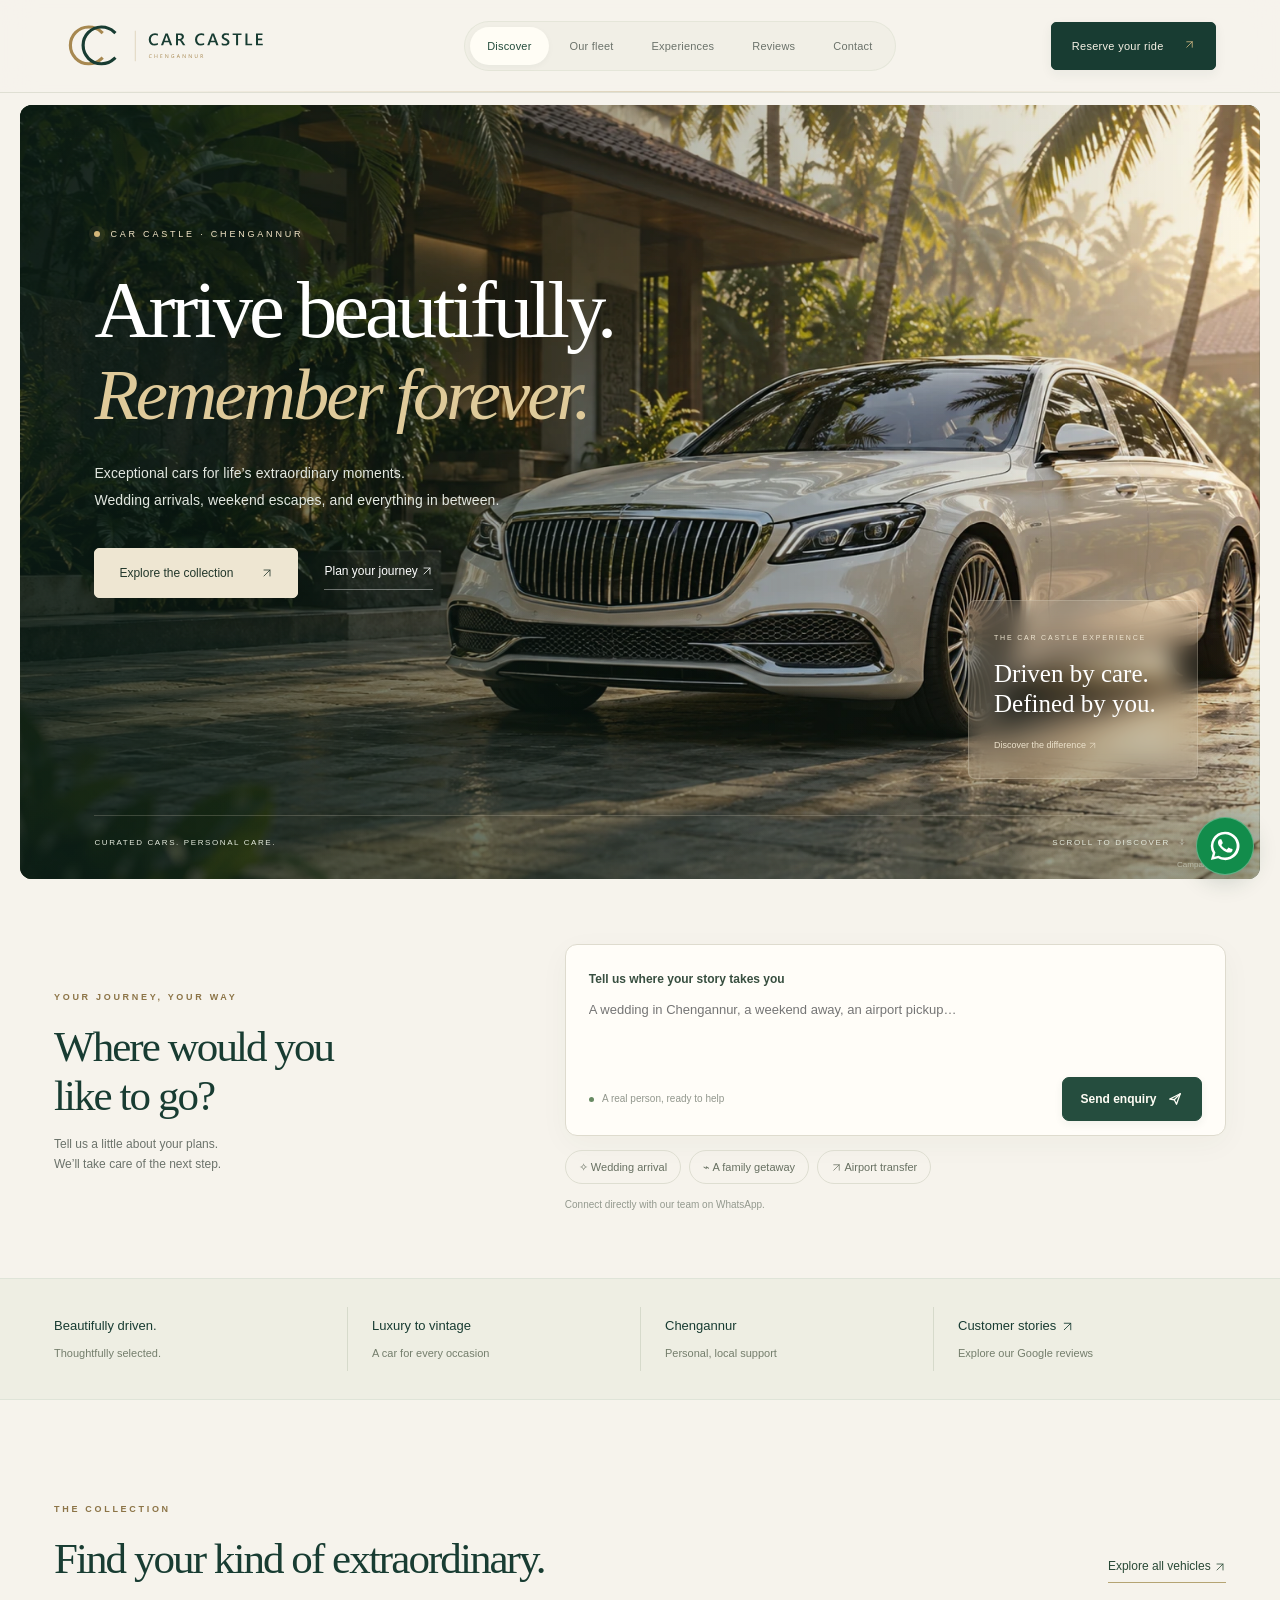
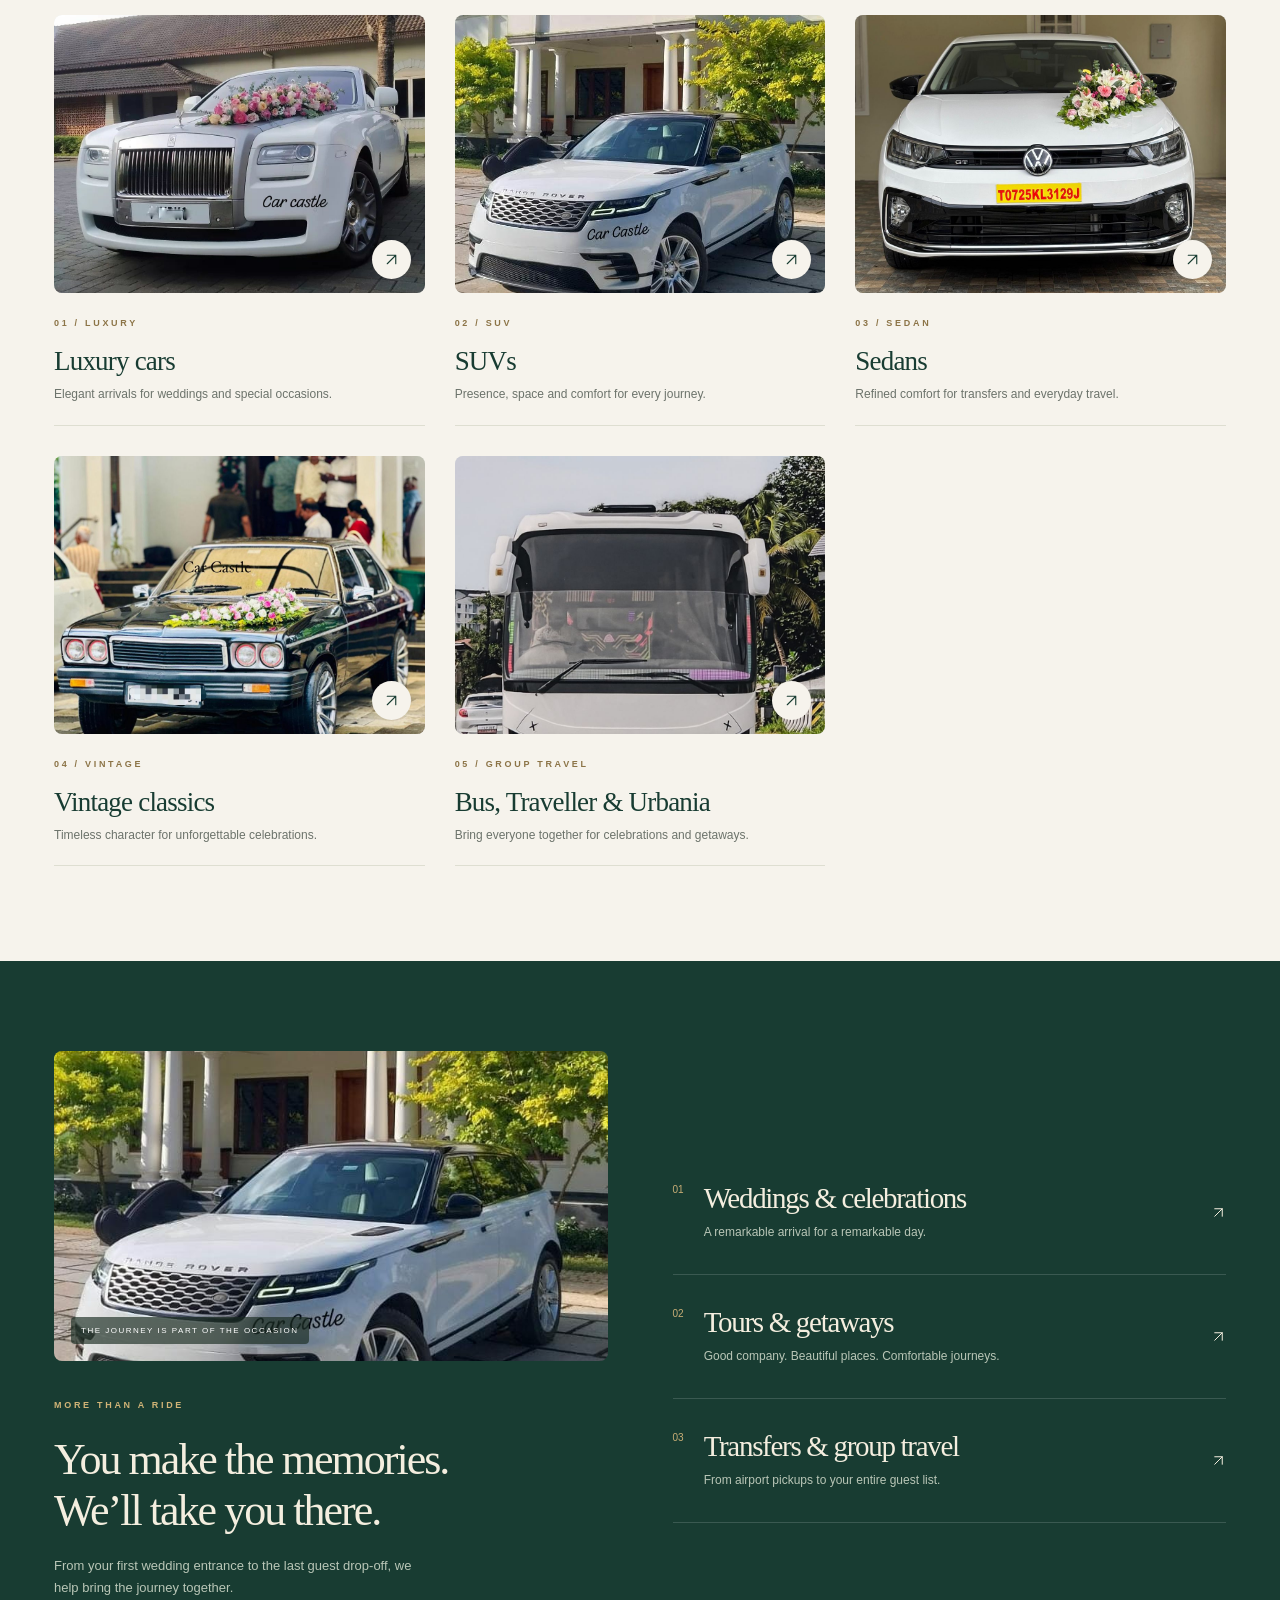
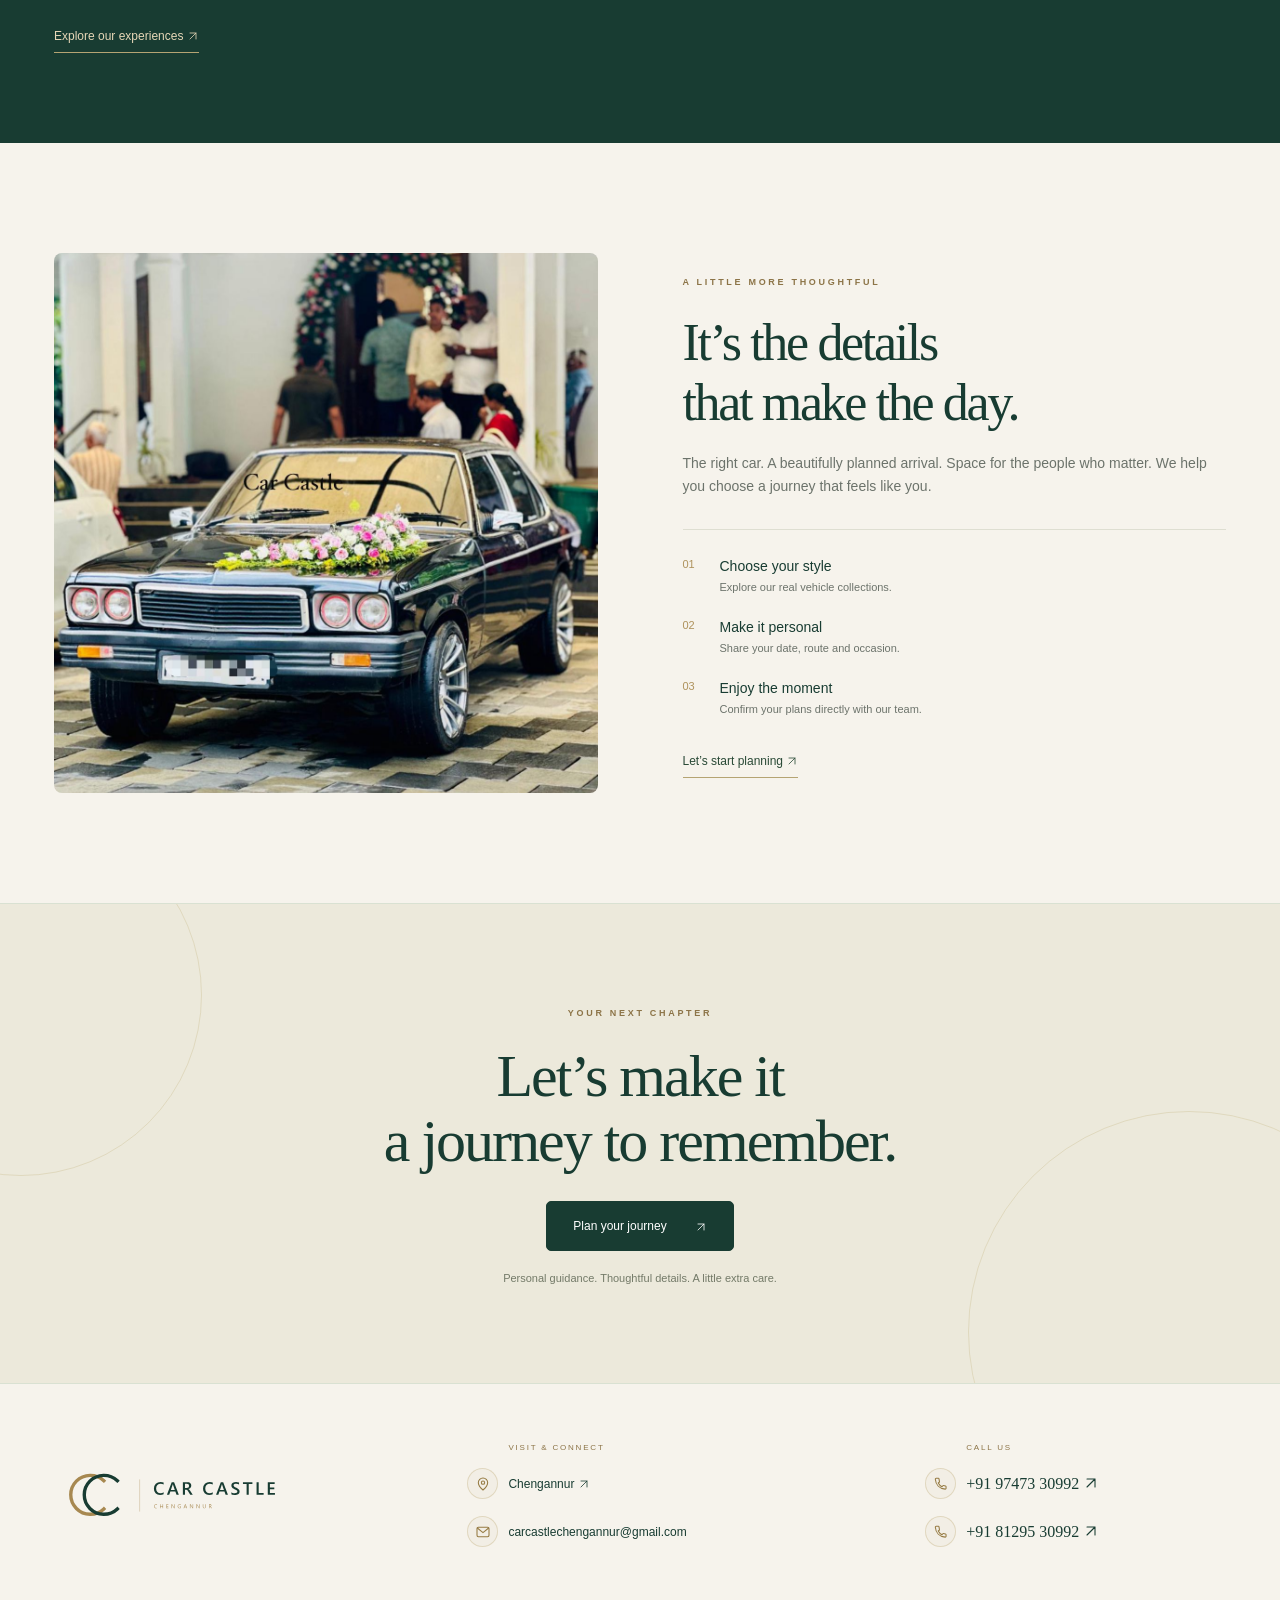
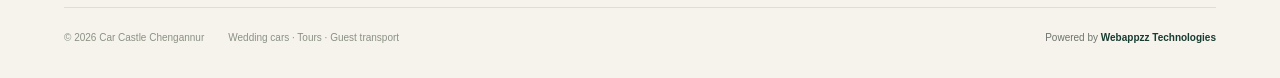
==== commit b80e7aa0: "Add files via upload" ====
--- a/index.html
+++ b/index.html
@@ -1 +1 @@
-<!doctype html><html lang="en"><head><meta charset="utf-8"><meta name="viewport" content="width=device-width, initial-scale=1"><title>Luxury wedding cars & travel | Car Castle Chengannur</title><meta name="description" content="Discover luxury wedding cars, vintage classics, SUVs and group travel with Car Castle Chengannur. Enquire directly for availability and pricing."><meta name="theme-color" content="#f8f9f6"><link rel="stylesheet" href="assets/styles.css?v=19"><link rel="icon" type="image/svg+xml" href="assets/favicon.svg?v=6"><link rel="stylesheet" href="assets/mobile-hero.css?v=19"><link rel="stylesheet" href="assets/home-collection.css?v=20"><link rel="stylesheet" href="assets/journey-highlights.css?v=24"></head><body data-page="home"><a class="skip-link" href="#main">Skip to content</a><header class="topbar"><nav><a class="brand" href="index.html" aria-label="Car Castle Chengannur home"><img class="brand-wordmark" src="assets/car-castle-logo.svg?v=6" width="245" height="52" alt="Car Castle Chengannur"></a><button class="menu-toggle" aria-label="Open navigation" aria-expanded="false" aria-controls="mobile-menu"><span class="menu-caption">MENU</span><span class="menu-lines" aria-hidden="true"><i></i><i></i></span></button><div class="nav-links desktop-nav"><a data-nav="home" href="index.html">Discover</a><a data-nav="fleet" href="fleet.html">Our fleet</a><a data-nav="services" href="services.html">Experiences</a><a data-nav="reviews" href="reviews.html">Reviews</a><a data-nav="contact" href="contact.html">Contact</a></div><a class="nav-book" href="https://wa.me/919747330992">Reserve your ride <span><svg class="direction-icon" xmlns="http://www.w3.org/2000/svg" viewBox="0 0 24 24" width="16" height="16" fill="none" stroke="currentColor" stroke-width="1.6" stroke-linecap="round" stroke-linejoin="round" aria-hidden="true" focusable="false"><path d="M6 18 18 6M6 6h12v12"/></svg></span></a></nav></header><dialog class="mobile-menu" id="mobile-menu" aria-labelledby="mobile-menu-title"><div class="drawer-head"><img src="assets/car-castle-logo.svg?v=6" width="218" height="47" alt="Car Castle Chengannur"><button class="drawer-close" type="button" aria-label="Close navigation"><svg viewBox="0 0 24 24" width="20" height="20" fill="none" aria-hidden="true"><path d="m6 6 12 12M18 6 6 18" stroke="currentColor" stroke-width="1.5"/></svg></button></div><div class="drawer-content"><span class="eyebrow" id="mobile-menu-title">EXTRAORDINARY JOURNEYS BEGIN HERE</span><nav class="drawer-links" aria-label="Mobile navigation"><a data-nav="home" href="index.html"><span class="drawer-number">01</span><span>Discover</span><span class="drawer-arrow" aria-hidden="true"><svg class="direction-icon" xmlns="http://www.w3.org/2000/svg" viewBox="0 0 24 24" width="16" height="16" fill="none" stroke="currentColor" stroke-width="1.6" stroke-linecap="round" stroke-linejoin="round" aria-hidden="true" focusable="false"><path d="M6 18 18 6M6 6h12v12"/></svg></span></a><a data-nav="fleet" href="fleet.html"><span class="drawer-number">02</span><span>Our collection</span><span class="drawer-arrow" aria-hidden="true"><svg class="direction-icon" xmlns="http://www.w3.org/2000/svg" viewBox="0 0 24 24" width="16" height="16" fill="none" stroke="currentColor" stroke-width="1.6" stroke-linecap="round" stroke-linejoin="round" aria-hidden="true" focusable="false"><path d="M6 18 18 6M6 6h12v12"/></svg></span></a><a data-nav="services" href="services.html"><span class="drawer-number">03</span><span>Experiences</span><span class="drawer-arrow" aria-hidden="true"><svg class="direction-icon" xmlns="http://www.w3.org/2000/svg" viewBox="0 0 24 24" width="16" height="16" fill="none" stroke="currentColor" stroke-width="1.6" stroke-linecap="round" stroke-linejoin="round" aria-hidden="true" focusable="false"><path d="M6 18 18 6M6 6h12v12"/></svg></span></a><a data-nav="reviews" href="reviews.html"><span class="drawer-number">04</span><span>Customer stories</span><span class="drawer-arrow" aria-hidden="true"><svg class="direction-icon" xmlns="http://www.w3.org/2000/svg" viewBox="0 0 24 24" width="16" height="16" fill="none" stroke="currentColor" stroke-width="1.6" stroke-linecap="round" stroke-linejoin="round" aria-hidden="true" focusable="false"><path d="M6 18 18 6M6 6h12v12"/></svg></span></a><a data-nav="contact" href="contact.html"><span class="drawer-number">05</span><span>Get in touch</span><span class="drawer-arrow" aria-hidden="true"><svg class="direction-icon" xmlns="http://www.w3.org/2000/svg" viewBox="0 0 24 24" width="16" height="16" fill="none" stroke="currentColor" stroke-width="1.6" stroke-linecap="round" stroke-linejoin="round" aria-hidden="true" focusable="false"><path d="M6 18 18 6M6 6h12v12"/></svg></span></a></nav><div class="drawer-contact"><span class="eyebrow">LET’S PLAN YOUR ARRIVAL</span><a href="tel:+919747330992">+91 97473 30992</a><a href="tel:+918129530992">+91 81295 30992</a><a class="drawer-location" href="https://maps.app.goo.gl/WBepy1QjwrQNJMew8" target="_blank" rel="noopener noreferrer">Chengannur · Find us <svg class="direction-icon" xmlns="http://www.w3.org/2000/svg" viewBox="0 0 24 24" width="16" height="16" fill="none" stroke="currentColor" stroke-width="1.6" stroke-linecap="round" stroke-linejoin="round" aria-hidden="true" focusable="false"><path d="M6 18 18 6M6 6h12v12"/></svg></a></div><a class="button dark drawer-book" href="https://wa.me/919747330992">Reserve your ride <span><svg class="direction-icon" xmlns="http://www.w3.org/2000/svg" viewBox="0 0 24 24" width="16" height="16" fill="none" stroke="currentColor" stroke-width="1.6" stroke-linecap="round" stroke-linejoin="round" aria-hidden="true" focusable="false"><path d="M6 18 18 6M6 6h12v12"/></svg></span></a><p class="drawer-signoff">Thoughtfully selected. Beautifully driven.</p></div></dialog><main id="main"><div class="scroll-progress" aria-hidden="true"></div><section class="front-hero"><img class="front-image" src="images/hero-journey.webp" alt="Illustrated campaign scene of a luxury white sedan at a tropical Kerala villa" fetchpriority="high" width="1672" height="941"><div class="front-content"><span class="hero-kicker"><i></i> CAR CASTLE · CHENGANNUR</span><h1>Arrive beautifully.<br><em>Remember forever.</em></h1><p>Exceptional cars for life’s extraordinary moments.<br>Wedding arrivals, weekend escapes, and everything in between.</p><div class="front-actions"><a class="button light" href="fleet.html">Explore the collection <span><svg class="direction-icon" xmlns="http://www.w3.org/2000/svg" viewBox="0 0 24 24" width="16" height="16" fill="none" stroke="currentColor" stroke-width="1.6" stroke-linecap="round" stroke-linejoin="round" aria-hidden="true" focusable="false"><path d="M6 18 18 6M6 6h12v12"/></svg></span></a><a class="hero-contact" href="contact.html">Plan your journey <svg class="direction-icon" xmlns="http://www.w3.org/2000/svg" viewBox="0 0 24 24" width="16" height="16" fill="none" stroke="currentColor" stroke-width="1.6" stroke-linecap="round" stroke-linejoin="round" aria-hidden="true" focusable="false"><path d="M6 18 18 6M6 6h12v12"/></svg></a></div></div><div class="hero-seal"><span>THE CAR CASTLE EXPERIENCE</span><strong>Driven by care.<br>Defined by you.</strong><a href="services.html">Discover the difference <svg class="direction-icon" xmlns="http://www.w3.org/2000/svg" viewBox="0 0 24 24" width="16" height="16" fill="none" stroke="currentColor" stroke-width="1.6" stroke-linecap="round" stroke-linejoin="round" aria-hidden="true" focusable="false"><path d="M6 18 18 6M6 6h12v12"/></svg></a></div><div class="hero-foot"><span>CURATED CARS. PERSONAL CARE.</span><a href="#collection">SCROLL TO DISCOVER <svg class="direction-icon" xmlns="http://www.w3.org/2000/svg" viewBox="0 0 24 24" width="16" height="16" fill="none" stroke="currentColor" stroke-width="1.6" stroke-linecap="round" stroke-linejoin="round" aria-hidden="true" focusable="false"><path d="M12 5v14m-6-6 6 6 6-6"/></svg></a></div><span class="campaign-note">Campaign artwork</span></section><section class="booking-band"><div class="booking-intro"><span class="eyebrow">YOUR JOURNEY, YOUR WAY</span><h2>Where would you<br>like to go?</h2><p>Tell us a little about your plans.<br>We’ll take care of the next step.</p></div><div class="booking-composer"><form class="trip-form"><label for="trip">Tell us where your story takes you</label><textarea id="trip" required maxlength="1800" placeholder="A wedding in Chengannur, a weekend away, an airport pickup…" rows="2"></textarea><div class="composer-bottom"><span><i></i> A real person, ready to help</span><button class="send-enquiry" aria-label="Send your trip enquiry on WhatsApp" type="submit"><span>Send enquiry</span><svg xmlns="http://www.w3.org/2000/svg" width="18" height="18" viewBox="0 0 24 24" fill="none" aria-hidden="true"><path d="m5 12 14-7-5 14-3-6-6-1Z" stroke="currentColor" stroke-width="1.7" stroke-linejoin="round"/><path d="m11 13 8-8" stroke="currentColor" stroke-width="1.7" stroke-linecap="round"/></svg></button></div></form><div class="suggestions"><button type="button" data-prompt="I’m planning a wedding and would like a luxury wedding car.">✧ Wedding arrival</button><button type="button" data-prompt="I’d like to plan a family trip. Please help me choose a vehicle.">⌁ A family getaway</button><button type="button" data-prompt="I need an airport transfer. Please share availability."><svg class="direction-icon" xmlns="http://www.w3.org/2000/svg" viewBox="0 0 24 24" width="16" height="16" fill="none" stroke="currentColor" stroke-width="1.6" stroke-linecap="round" stroke-linejoin="round" aria-hidden="true" focusable="false"><path d="M6 18 18 6M6 6h12v12"/></svg> Airport transfer</button></div><p class="composer-note">Connect directly with our team on WhatsApp.</p></div></section><section class="journey-highlights" aria-label="The Car Castle experience"><div class="journey-highlights-grid"><div class="journey-highlight"><strong>Beautifully driven.</strong><p>Thoughtfully selected.</p></div><div class="journey-highlight"><strong>Luxury to vintage</strong><p>A car for every occasion</p></div><div class="journey-highlight"><strong>Chengannur</strong><p>Personal, local support</p></div><a class="journey-highlight" href="reviews.html"><strong>Customer stories <svg class="direction-icon" xmlns="http://www.w3.org/2000/svg" viewBox="0 0 24 24" width="13" height="13" fill="none" stroke="currentColor" stroke-width="1.6" stroke-linecap="round" stroke-linejoin="round" aria-hidden="true"><path d="M6 18 18 6M6 6h12v12"/></svg></strong><p>Explore our Google reviews</p></a></div></section><section class="section" id="collection"><div class="section-top"><div><span class="eyebrow">THE COLLECTION</span><h2>Find your kind of extraordinary.</h2></div><a class="text-link" href="fleet.html">Explore all vehicles <svg class="direction-icon" xmlns="http://www.w3.org/2000/svg" viewBox="0 0 24 24" width="16" height="16" fill="none" stroke="currentColor" stroke-width="1.6" stroke-linecap="round" stroke-linejoin="round" aria-hidden="true" focusable="false"><path d="M6 18 18 6M6 6h12v12"/></svg></a></div><div class="collections home-categories"><a class="collection-card" href="fleet.html?category=luxury"><div class="image-wrap"><img src="images/luxury/Rolls_Royce_Ghost/image1.jpeg" alt="Luxury cars from the Car Castle collection" loading="lazy"><span class="image-arrow"><svg class="direction-icon" xmlns="http://www.w3.org/2000/svg" viewBox="0 0 24 24" width="16" height="16" fill="none" stroke="currentColor" stroke-width="1.6" stroke-linecap="round" stroke-linejoin="round" aria-hidden="true" focusable="false"><path d="M6 18 18 6M6 6h12v12"/></svg></span></div><span class="eyebrow">01 / LUXURY</span><h3>Luxury cars</h3><p>Elegant arrivals for weddings and special occasions.</p></a><a class="collection-card" href="fleet.html?category=suv"><div class="image-wrap"><img src="images/suv/Range_Rover_Velar/image1.jpeg" alt="SUVs from the Car Castle collection" loading="lazy"><span class="image-arrow"><svg class="direction-icon" xmlns="http://www.w3.org/2000/svg" viewBox="0 0 24 24" width="16" height="16" fill="none" stroke="currentColor" stroke-width="1.6" stroke-linecap="round" stroke-linejoin="round" aria-hidden="true" focusable="false"><path d="M6 18 18 6M6 6h12v12"/></svg></span></div><span class="eyebrow">02 / SUV</span><h3>SUVs</h3><p>Presence, space and comfort for every journey.</p></a><a class="collection-card" href="fleet.html?category=sedan"><div class="image-wrap"><img src="images/sedan/VolkswagenVirtus/image1.jpg" alt="Sedans from the Car Castle collection" loading="lazy"><span class="image-arrow"><svg class="direction-icon" xmlns="http://www.w3.org/2000/svg" viewBox="0 0 24 24" width="16" height="16" fill="none" stroke="currentColor" stroke-width="1.6" stroke-linecap="round" stroke-linejoin="round" aria-hidden="true" focusable="false"><path d="M6 18 18 6M6 6h12v12"/></svg></span></div><span class="eyebrow">03 / SEDAN</span><h3>Sedans</h3><p>Refined comfort for transfers and everyday travel.</p></a><a class="collection-card" href="fleet.html?category=vintage"><div class="image-wrap"><img src="images/vintage/Contessa/image1.jpg" alt="Vintage classics from the Car Castle collection" loading="lazy"><span class="image-arrow"><svg class="direction-icon" xmlns="http://www.w3.org/2000/svg" viewBox="0 0 24 24" width="16" height="16" fill="none" stroke="currentColor" stroke-width="1.6" stroke-linecap="round" stroke-linejoin="round" aria-hidden="true" focusable="false"><path d="M6 18 18 6M6 6h12v12"/></svg></span></div><span class="eyebrow">04 / VINTAGE</span><h3>Vintage classics</h3><p>Timeless character for unforgettable celebrations.</p></a><a class="collection-card" href="fleet.html?category=bus"><div class="image-wrap"><img src="images/bus/Bus, Traveller & Urbania/Bus.jpg" alt="Bus, Traveller & Urbania from the Car Castle collection" loading="lazy"><span class="image-arrow"><svg class="direction-icon" xmlns="http://www.w3.org/2000/svg" viewBox="0 0 24 24" width="16" height="16" fill="none" stroke="currentColor" stroke-width="1.6" stroke-linecap="round" stroke-linejoin="round" aria-hidden="true" focusable="false"><path d="M6 18 18 6M6 6h12v12"/></svg></span></div><span class="eyebrow">05 / GROUP TRAVEL</span><h3>Bus, Traveller & Urbania</h3><p>Bring everyone together for celebrations and getaways.</p></a></div></section><section class="experience-section"><div><div class="experience-photo"><img src="images/suv/Range_Rover_Velar/image1.jpeg" alt="Range Rover Velar from our SUV collection" loading="lazy"><span>THE JOURNEY IS PART OF THE OCCASION</span></div><span class="eyebrow">MORE THAN A RIDE</span><h2>You make the memories.<br>We’ll take you there.</h2><p>From your first wedding entrance to the last guest drop-off, we help bring the journey together.</p><a class="text-link" href="services.html">Explore our experiences <svg class="direction-icon" xmlns="http://www.w3.org/2000/svg" viewBox="0 0 24 24" width="16" height="16" fill="none" stroke="currentColor" stroke-width="1.6" stroke-linecap="round" stroke-linejoin="round" aria-hidden="true" focusable="false"><path d="M6 18 18 6M6 6h12v12"/></svg></a></div><div class="experience-list"><a href="services.html"><span>01</span><div><h3>Weddings & celebrations</h3><p>A remarkable arrival for a remarkable day.</p></div><b><svg class="direction-icon" xmlns="http://www.w3.org/2000/svg" viewBox="0 0 24 24" width="16" height="16" fill="none" stroke="currentColor" stroke-width="1.6" stroke-linecap="round" stroke-linejoin="round" aria-hidden="true" focusable="false"><path d="M6 18 18 6M6 6h12v12"/></svg></b></a><a href="services.html"><span>02</span><div><h3>Tours & getaways</h3><p>Good company. Beautiful places. Comfortable journeys.</p></div><b><svg class="direction-icon" xmlns="http://www.w3.org/2000/svg" viewBox="0 0 24 24" width="16" height="16" fill="none" stroke="currentColor" stroke-width="1.6" stroke-linecap="round" stroke-linejoin="round" aria-hidden="true" focusable="false"><path d="M6 18 18 6M6 6h12v12"/></svg></b></a><a href="services.html"><span>03</span><div><h3>Transfers & group travel</h3><p>From airport pickups to your entire guest list.</p></div><b><svg class="direction-icon" xmlns="http://www.w3.org/2000/svg" viewBox="0 0 24 24" width="16" height="16" fill="none" stroke="currentColor" stroke-width="1.6" stroke-linecap="round" stroke-linejoin="round" aria-hidden="true" focusable="false"><path d="M6 18 18 6M6 6h12v12"/></svg></b></a></div></section><section class="detail-story"><div class="detail-story-image"><img src="images/vintage/Contessa/image1.jpg" alt="Classic Contessa from the Car Castle vintage collection" loading="lazy"></div><div><span class="eyebrow">A LITTLE MORE THOUGHTFUL</span><h2>It’s the details<br>that make the day.</h2><p>The right car. A beautifully planned arrival. Space for the people who matter. We help you choose a journey that feels like you.</p><div class="story-points"><span>01 <b>Choose your style</b><small>Explore our real vehicle collections.</small></span><span>02 <b>Make it personal</b><small>Share your date, route and occasion.</small></span><span>03 <b>Enjoy the moment</b><small>Confirm your plans directly with our team.</small></span></div><a class="text-link" href="contact.html">Let’s start planning <svg class="direction-icon" xmlns="http://www.w3.org/2000/svg" viewBox="0 0 24 24" width="16" height="16" fill="none" stroke="currentColor" stroke-width="1.6" stroke-linecap="round" stroke-linejoin="round" aria-hidden="true" focusable="false"><path d="M6 18 18 6M6 6h12v12"/></svg></a></div></section><section class="closing"><span class="eyebrow">YOUR NEXT CHAPTER</span><h2>Let’s make it<br>a journey to remember.</h2><a class="button dark" href="contact.html">Plan your journey <span><svg class="direction-icon" xmlns="http://www.w3.org/2000/svg" viewBox="0 0 24 24" width="16" height="16" fill="none" stroke="currentColor" stroke-width="1.6" stroke-linecap="round" stroke-linejoin="round" aria-hidden="true" focusable="false"><path d="M6 18 18 6M6 6h12v12"/></svg></span></a><p>Personal guidance. Thoughtful details. A little extra care.</p></section></main><footer><div class="footer-top"><a class="brand" href="index.html" aria-label="Car Castle Chengannur home"><img class="brand-wordmark" src="assets/car-castle-logo.svg?v=6" width="245" height="52" alt="Car Castle Chengannur"></a><div class="footer-location"><span class="footer-label">VISIT &amp; CONNECT</span><a href="https://maps.app.goo.gl/WBepy1QjwrQNJMew8" target="_blank" rel="noopener noreferrer"><span class="footer-icon" aria-hidden="true"><svg xmlns="http://www.w3.org/2000/svg" width="17" height="17" viewBox="0 0 24 24" fill="none" stroke="currentColor" stroke-width="1.6" stroke-linecap="round" stroke-linejoin="round"><path d="M19 10c0 5-7 11-7 11S5 15 5 10a7 7 0 1 1 14 0Z"/><circle cx="12" cy="10" r="2.5"/></svg></span><span class="footer-link-label">Chengannur <svg class="direction-icon" xmlns="http://www.w3.org/2000/svg" viewBox="0 0 24 24" width="16" height="16" fill="none" stroke="currentColor" stroke-width="1.6" stroke-linecap="round" stroke-linejoin="round" aria-hidden="true" focusable="false"><path d="M6 18 18 6M6 6h12v12"/></svg></span></a><a href="mailto:carcastlechengannur@gmail.com"><span class="footer-icon" aria-hidden="true"><svg xmlns="http://www.w3.org/2000/svg" width="17" height="17" viewBox="0 0 24 24" fill="none" stroke="currentColor" stroke-width="1.6" stroke-linecap="round" stroke-linejoin="round"><rect x="3" y="5" width="18" height="14" rx="2"/><path d="m3.5 6 8.5 7 8.5-7"/></svg></span><span class="footer-link-label">carcastlechengannur@gmail.com</span></a></div><div class="footer-phones" aria-label="Contact phone numbers"><span class="footer-label">CALL US</span><a href="tel:+919747330992"><span class="footer-icon" aria-hidden="true"><svg xmlns="http://www.w3.org/2000/svg" width="17" height="17" viewBox="0 0 24 24" fill="none" stroke="currentColor" stroke-width="1.6" stroke-linecap="round" stroke-linejoin="round"><path d="M7.2 3.5H4.7a1.2 1.2 0 0 0-1.2 1.3c.6 8.4 6.4 14.2 14.8 14.9a1.2 1.2 0 0 0 1.3-1.2V16a1 1 0 0 0-.8-1l-3.2-.7a1 1 0 0 0-1 .4l-1.1 1.4a13 13 0 0 1-5.6-5.6l1.4-1.1a1 1 0 0 0 .4-1L9 4.3a1 1 0 0 0-1-.8Z"/></svg></span><span class="footer-link-label">+91 97473 30992 <svg class="direction-icon" xmlns="http://www.w3.org/2000/svg" viewBox="0 0 24 24" width="16" height="16" fill="none" stroke="currentColor" stroke-width="1.6" stroke-linecap="round" stroke-linejoin="round" aria-hidden="true" focusable="false"><path d="M6 18 18 6M6 6h12v12"/></svg></span></a><a href="tel:+918129530992"><span class="footer-icon" aria-hidden="true"><svg xmlns="http://www.w3.org/2000/svg" width="17" height="17" viewBox="0 0 24 24" fill="none" stroke="currentColor" stroke-width="1.6" stroke-linecap="round" stroke-linejoin="round"><path d="M7.2 3.5H4.7a1.2 1.2 0 0 0-1.2 1.3c.6 8.4 6.4 14.2 14.8 14.9a1.2 1.2 0 0 0 1.3-1.2V16a1 1 0 0 0-.8-1l-3.2-.7a1 1 0 0 0-1 .4l-1.1 1.4a13 13 0 0 1-5.6-5.6l1.4-1.1a1 1 0 0 0 .4-1L9 4.3a1 1 0 0 0-1-.8Z"/></svg></span><span class="footer-link-label">+91 81295 30992 <svg class="direction-icon" xmlns="http://www.w3.org/2000/svg" viewBox="0 0 24 24" width="16" height="16" fill="none" stroke="currentColor" stroke-width="1.6" stroke-linecap="round" stroke-linejoin="round" aria-hidden="true" focusable="false"><path d="M6 18 18 6M6 6h12v12"/></svg></span></a></div></div><div class="footer-bottom"><span>© <span data-year></span> Car Castle Chengannur</span><span>Wedding cars · Tours · Guest transport</span><a class="footer-credit" href="https://webappzz.com/" target="_blank" rel="noopener noreferrer">Powered by <span>Webappzz Technologies</span></a></div></footer><a class="floating-contact floating-whatsapp" href="https://wa.me/919747330992" target="_blank" rel="noopener noreferrer" aria-label="Chat with Car Castle on WhatsApp" title="Chat on WhatsApp"><svg xmlns="http://www.w3.org/2000/svg" viewBox="0 0 32 32" width="30" height="30" fill="currentColor" aria-hidden="true" focusable="false"><path d="M16 .9A15 15 0 0 0 3 23.4L.9 31l7.8-2A15.1 15.1 0 1 0 16 .9Zm0 27.4a12.3 12.3 0 0 1-6.3-1.7l-.5-.3-4.6 1.2 1.2-4.5-.3-.5A12.4 12.4 0 1 1 16 28.3Zm6.8-9.3c-.4-.2-2.2-1.1-2.6-1.2-.3-.1-.6-.2-.8.2-.3.4-1 1.2-1.2 1.5-.2.2-.4.3-.8.1-.4-.2-1.6-.6-3-1.9-1.1-1-1.9-2.2-2.1-2.6-.2-.4 0-.6.2-.8l.6-.7c.2-.2.3-.4.4-.6.1-.3 0-.5 0-.7-.1-.2-.9-2.1-1.2-2.9-.3-.7-.6-.6-.8-.6h-.7c-.3 0-.7.1-1 .5-.4.4-1.3 1.2-1.3 3.1s1.4 3.6 1.6 3.9c.2.2 2.7 4.2 6.6 5.8.9.4 1.6.6 2.2.7.9.3 1.7.2 2.4.2.7-.1 2.2-.9 2.5-1.8.3-.9.3-1.6.2-1.8-.1-.2-.3-.3-.7-.5Z"/></svg></a><button class="back-to-top" aria-label="Back to top" type="button"><svg class="direction-icon" xmlns="http://www.w3.org/2000/svg" viewBox="0 0 24 24" width="16" height="16" fill="none" stroke="currentColor" stroke-width="1.6" stroke-linecap="round" stroke-linejoin="round" aria-hidden="true" focusable="false"><path d="M12 19V5m-6 6 6-6 6 6"/></svg></button><script src="assets/site.js?v=12"></script></body></html>+<!doctype html><html lang="en"><head><meta charset="utf-8"><meta name="viewport" content="width=device-width, initial-scale=1"><title>Luxury wedding cars & travel | Car Castle Chengannur</title><meta name="description" content="Discover luxury wedding cars, vintage classics, SUVs and group travel with Car Castle Chengannur. Enquire directly for availability and pricing."><meta name="theme-color" content="#f8f9f6"><link rel="stylesheet" href="assets/styles.css?v=19"><link rel="icon" type="image/svg+xml" href="assets/favicon.svg?v=6"><link rel="stylesheet" href="assets/mobile-hero.css?v=19"><link rel="stylesheet" href="assets/home-collection.css?v=27"><link rel="stylesheet" href="assets/journey-highlights.css?v=24"></head><body data-page="home"><a class="skip-link" href="#main">Skip to content</a><header class="topbar"><nav><a class="brand" href="index.html" aria-label="Car Castle Chengannur home"><img class="brand-wordmark" src="assets/car-castle-logo.svg?v=6" width="245" height="52" alt="Car Castle Chengannur"></a><button class="menu-toggle" aria-label="Open navigation" aria-expanded="false" aria-controls="mobile-menu"><span class="menu-caption">MENU</span><span class="menu-lines" aria-hidden="true"><i></i><i></i></span></button><div class="nav-links desktop-nav"><a data-nav="home" href="index.html">Discover</a><a data-nav="fleet" href="fleet.html">Our fleet</a><a data-nav="services" href="services.html">Experiences</a><a data-nav="reviews" href="reviews.html">Reviews</a><a data-nav="contact" href="contact.html">Contact</a></div><a class="nav-book" href="https://wa.me/919747330992">Reserve your ride <span><svg class="direction-icon" xmlns="http://www.w3.org/2000/svg" viewBox="0 0 24 24" width="16" height="16" fill="none" stroke="currentColor" stroke-width="1.6" stroke-linecap="round" stroke-linejoin="round" aria-hidden="true" focusable="false"><path d="M6 18 18 6M6 6h12v12"/></svg></span></a></nav></header><dialog class="mobile-menu" id="mobile-menu" aria-labelledby="mobile-menu-title"><div class="drawer-head"><img src="assets/car-castle-logo.svg?v=6" width="218" height="47" alt="Car Castle Chengannur"><button class="drawer-close" type="button" aria-label="Close navigation"><svg viewBox="0 0 24 24" width="20" height="20" fill="none" aria-hidden="true"><path d="m6 6 12 12M18 6 6 18" stroke="currentColor" stroke-width="1.5"/></svg></button></div><div class="drawer-content"><span class="eyebrow" id="mobile-menu-title">EXTRAORDINARY JOURNEYS BEGIN HERE</span><nav class="drawer-links" aria-label="Mobile navigation"><a data-nav="home" href="index.html"><span class="drawer-number">01</span><span>Discover</span><span class="drawer-arrow" aria-hidden="true"><svg class="direction-icon" xmlns="http://www.w3.org/2000/svg" viewBox="0 0 24 24" width="16" height="16" fill="none" stroke="currentColor" stroke-width="1.6" stroke-linecap="round" stroke-linejoin="round" aria-hidden="true" focusable="false"><path d="M6 18 18 6M6 6h12v12"/></svg></span></a><a data-nav="fleet" href="fleet.html"><span class="drawer-number">02</span><span>Our collection</span><span class="drawer-arrow" aria-hidden="true"><svg class="direction-icon" xmlns="http://www.w3.org/2000/svg" viewBox="0 0 24 24" width="16" height="16" fill="none" stroke="currentColor" stroke-width="1.6" stroke-linecap="round" stroke-linejoin="round" aria-hidden="true" focusable="false"><path d="M6 18 18 6M6 6h12v12"/></svg></span></a><a data-nav="services" href="services.html"><span class="drawer-number">03</span><span>Experiences</span><span class="drawer-arrow" aria-hidden="true"><svg class="direction-icon" xmlns="http://www.w3.org/2000/svg" viewBox="0 0 24 24" width="16" height="16" fill="none" stroke="currentColor" stroke-width="1.6" stroke-linecap="round" stroke-linejoin="round" aria-hidden="true" focusable="false"><path d="M6 18 18 6M6 6h12v12"/></svg></span></a><a data-nav="reviews" href="reviews.html"><span class="drawer-number">04</span><span>Customer stories</span><span class="drawer-arrow" aria-hidden="true"><svg class="direction-icon" xmlns="http://www.w3.org/2000/svg" viewBox="0 0 24 24" width="16" height="16" fill="none" stroke="currentColor" stroke-width="1.6" stroke-linecap="round" stroke-linejoin="round" aria-hidden="true" focusable="false"><path d="M6 18 18 6M6 6h12v12"/></svg></span></a><a data-nav="contact" href="contact.html"><span class="drawer-number">05</span><span>Get in touch</span><span class="drawer-arrow" aria-hidden="true"><svg class="direction-icon" xmlns="http://www.w3.org/2000/svg" viewBox="0 0 24 24" width="16" height="16" fill="none" stroke="currentColor" stroke-width="1.6" stroke-linecap="round" stroke-linejoin="round" aria-hidden="true" focusable="false"><path d="M6 18 18 6M6 6h12v12"/></svg></span></a></nav><div class="drawer-contact"><span class="eyebrow">LET’S PLAN YOUR ARRIVAL</span><a href="tel:+919747330992">+91 97473 30992</a><a href="tel:+918129530992">+91 81295 30992</a><a class="drawer-location" href="https://maps.app.goo.gl/WBepy1QjwrQNJMew8" target="_blank" rel="noopener noreferrer">Chengannur · Find us <svg class="direction-icon" xmlns="http://www.w3.org/2000/svg" viewBox="0 0 24 24" width="16" height="16" fill="none" stroke="currentColor" stroke-width="1.6" stroke-linecap="round" stroke-linejoin="round" aria-hidden="true" focusable="false"><path d="M6 18 18 6M6 6h12v12"/></svg></a></div><a class="button dark drawer-book" href="https://wa.me/919747330992">Reserve your ride <span><svg class="direction-icon" xmlns="http://www.w3.org/2000/svg" viewBox="0 0 24 24" width="16" height="16" fill="none" stroke="currentColor" stroke-width="1.6" stroke-linecap="round" stroke-linejoin="round" aria-hidden="true" focusable="false"><path d="M6 18 18 6M6 6h12v12"/></svg></span></a><p class="drawer-signoff">Thoughtfully selected. Beautifully driven.</p></div></dialog><main id="main"><div class="scroll-progress" aria-hidden="true"></div><section class="front-hero"><img class="front-image" src="images/hero-journey.webp" alt="Illustrated campaign scene of a luxury white sedan at a tropical Kerala villa" fetchpriority="high" width="1672" height="941"><div class="front-content"><span class="hero-kicker"><i></i> CAR CASTLE · CHENGANNUR</span><h1>Arrive beautifully.<br><em>Remember forever.</em></h1><p>Exceptional cars for life’s extraordinary moments.<br>Wedding arrivals, weekend escapes, and everything in between.</p><div class="front-actions"><a class="button light" href="fleet.html">Explore the collection <span><svg class="direction-icon" xmlns="http://www.w3.org/2000/svg" viewBox="0 0 24 24" width="16" height="16" fill="none" stroke="currentColor" stroke-width="1.6" stroke-linecap="round" stroke-linejoin="round" aria-hidden="true" focusable="false"><path d="M6 18 18 6M6 6h12v12"/></svg></span></a><a class="hero-contact" href="contact.html">Plan your journey <svg class="direction-icon" xmlns="http://www.w3.org/2000/svg" viewBox="0 0 24 24" width="16" height="16" fill="none" stroke="currentColor" stroke-width="1.6" stroke-linecap="round" stroke-linejoin="round" aria-hidden="true" focusable="false"><path d="M6 18 18 6M6 6h12v12"/></svg></a></div></div><div class="hero-seal"><span>THE CAR CASTLE EXPERIENCE</span><strong>Driven by care.<br>Defined by you.</strong><a href="services.html">Discover the difference <svg class="direction-icon" xmlns="http://www.w3.org/2000/svg" viewBox="0 0 24 24" width="16" height="16" fill="none" stroke="currentColor" stroke-width="1.6" stroke-linecap="round" stroke-linejoin="round" aria-hidden="true" focusable="false"><path d="M6 18 18 6M6 6h12v12"/></svg></a></div><div class="hero-foot"><span>CURATED CARS. PERSONAL CARE.</span><a href="#collection">SCROLL TO DISCOVER <svg class="direction-icon" xmlns="http://www.w3.org/2000/svg" viewBox="0 0 24 24" width="16" height="16" fill="none" stroke="currentColor" stroke-width="1.6" stroke-linecap="round" stroke-linejoin="round" aria-hidden="true" focusable="false"><path d="M12 5v14m-6-6 6 6 6-6"/></svg></a></div><span class="campaign-note">Campaign artwork</span></section><section class="booking-band"><div class="booking-intro"><span class="eyebrow">YOUR JOURNEY, YOUR WAY</span><h2>Where would you<br>like to go?</h2><p>Tell us a little about your plans.<br>We’ll take care of the next step.</p></div><div class="booking-composer"><form class="trip-form"><label for="trip">Tell us where your story takes you</label><textarea id="trip" required maxlength="1800" placeholder="A wedding in Chengannur, a weekend away, an airport pickup…" rows="2"></textarea><div class="composer-bottom"><span><i></i> A real person, ready to help</span><button class="send-enquiry" aria-label="Send your trip enquiry on WhatsApp" type="submit"><span>Send enquiry</span><svg xmlns="http://www.w3.org/2000/svg" width="18" height="18" viewBox="0 0 24 24" fill="none" aria-hidden="true"><path d="m5 12 14-7-5 14-3-6-6-1Z" stroke="currentColor" stroke-width="1.7" stroke-linejoin="round"/><path d="m11 13 8-8" stroke="currentColor" stroke-width="1.7" stroke-linecap="round"/></svg></button></div></form><div class="suggestions"><button type="button" data-prompt="I’m planning a wedding and would like a luxury wedding car.">✧ Wedding arrival</button><button type="button" data-prompt="I’d like to plan a family trip. Please help me choose a vehicle.">⌁ A family getaway</button><button type="button" data-prompt="I need an airport transfer. Please share availability."><svg class="direction-icon" xmlns="http://www.w3.org/2000/svg" viewBox="0 0 24 24" width="16" height="16" fill="none" stroke="currentColor" stroke-width="1.6" stroke-linecap="round" stroke-linejoin="round" aria-hidden="true" focusable="false"><path d="M6 18 18 6M6 6h12v12"/></svg> Airport transfer</button></div><p class="composer-note">Connect directly with our team on WhatsApp.</p></div></section><section class="journey-highlights" aria-label="The Car Castle experience"><div class="journey-highlights-grid"><div class="journey-highlight"><strong>Beautifully driven.</strong><p>Thoughtfully selected.</p></div><div class="journey-highlight"><strong>Luxury to vintage</strong><p>A car for every occasion</p></div><div class="journey-highlight"><strong>Chengannur</strong><p>Personal, local support</p></div><a class="journey-highlight" href="reviews.html"><strong>Customer stories <svg class="direction-icon" xmlns="http://www.w3.org/2000/svg" viewBox="0 0 24 24" width="13" height="13" fill="none" stroke="currentColor" stroke-width="1.6" stroke-linecap="round" stroke-linejoin="round" aria-hidden="true"><path d="M6 18 18 6M6 6h12v12"/></svg></strong><p>Explore our Google reviews</p></a></div></section><section class="section" id="collection"><div class="section-top"><div><span class="eyebrow">THE COLLECTION</span><h2>Find your kind of extraordinary.</h2></div><a class="text-link" href="fleet.html">Explore all vehicles <svg class="direction-icon" xmlns="http://www.w3.org/2000/svg" viewBox="0 0 24 24" width="16" height="16" fill="none" stroke="currentColor" stroke-width="1.6" stroke-linecap="round" stroke-linejoin="round" aria-hidden="true" focusable="false"><path d="M6 18 18 6M6 6h12v12"/></svg></a></div><div class="collections home-categories"><a class="collection-card" href="fleet.html?category=luxury"><div class="image-wrap"><img src="images/luxury/Rolls_Royce_Ghost/image1.jpeg" alt="Luxury cars from the Car Castle collection" loading="lazy"><span class="image-arrow"><svg class="direction-icon" xmlns="http://www.w3.org/2000/svg" viewBox="0 0 24 24" width="16" height="16" fill="none" stroke="currentColor" stroke-width="1.6" stroke-linecap="round" stroke-linejoin="round" aria-hidden="true" focusable="false"><path d="M6 18 18 6M6 6h12v12"/></svg></span></div><span class="eyebrow">01 / LUXURY</span><h3>Luxury cars</h3><p>Elegant arrivals for weddings and special occasions.</p></a><a class="collection-card" href="fleet.html?category=suv"><div class="image-wrap"><img src="images/suv/Range_Rover_Velar/image1.jpeg" alt="SUVs from the Car Castle collection" loading="lazy"><span class="image-arrow"><svg class="direction-icon" xmlns="http://www.w3.org/2000/svg" viewBox="0 0 24 24" width="16" height="16" fill="none" stroke="currentColor" stroke-width="1.6" stroke-linecap="round" stroke-linejoin="round" aria-hidden="true" focusable="false"><path d="M6 18 18 6M6 6h12v12"/></svg></span></div><span class="eyebrow">02 / SUV</span><h3>SUVs</h3><p>Presence, space and comfort for every journey.</p></a><a class="collection-card" href="fleet.html?category=sedan"><div class="image-wrap"><img src="images/sedan/VolkswagenVirtus/image1.jpg" alt="Sedans from the Car Castle collection" loading="lazy"><span class="image-arrow"><svg class="direction-icon" xmlns="http://www.w3.org/2000/svg" viewBox="0 0 24 24" width="16" height="16" fill="none" stroke="currentColor" stroke-width="1.6" stroke-linecap="round" stroke-linejoin="round" aria-hidden="true" focusable="false"><path d="M6 18 18 6M6 6h12v12"/></svg></span></div><span class="eyebrow">03 / SEDAN</span><h3>Sedans</h3><p>Refined comfort for transfers and everyday travel.</p></a><a class="collection-card" href="fleet.html?category=vintage"><div class="image-wrap"><img src="images/vintage/Contessa/image1.jpg" alt="Vintage classics from the Car Castle collection" loading="lazy"><span class="image-arrow"><svg class="direction-icon" xmlns="http://www.w3.org/2000/svg" viewBox="0 0 24 24" width="16" height="16" fill="none" stroke="currentColor" stroke-width="1.6" stroke-linecap="round" stroke-linejoin="round" aria-hidden="true" focusable="false"><path d="M6 18 18 6M6 6h12v12"/></svg></span></div><span class="eyebrow">04 / VINTAGE</span><h3>Vintage classics</h3><p>Timeless character for unforgettable celebrations.</p></a><a class="collection-card" href="fleet.html?category=bus"><div class="image-wrap"><img src="images/bus/Bus, Traveller & Urbania/Bus.jpg" alt="Bus, Traveller & Urbania from the Car Castle collection" loading="lazy"><span class="image-arrow"><svg class="direction-icon" xmlns="http://www.w3.org/2000/svg" viewBox="0 0 24 24" width="16" height="16" fill="none" stroke="currentColor" stroke-width="1.6" stroke-linecap="round" stroke-linejoin="round" aria-hidden="true" focusable="false"><path d="M6 18 18 6M6 6h12v12"/></svg></span></div><span class="eyebrow">05 / GROUP TRAVEL</span><h3>Bus, Traveller & Urbania</h3><p>Bring everyone together for celebrations and getaways.</p></a></div></section><section class="experience-section"><div><div class="experience-photo"><img src="images/suv/Range_Rover_Velar/image1.jpeg" alt="Range Rover Velar from our SUV collection" loading="lazy"><span>THE JOURNEY IS PART OF THE OCCASION</span></div><span class="eyebrow">MORE THAN A RIDE</span><h2>You make the memories.<br>We’ll take you there.</h2><p>From your first wedding entrance to the last guest drop-off, we help bring the journey together.</p><a class="text-link" href="services.html">Explore our experiences <svg class="direction-icon" xmlns="http://www.w3.org/2000/svg" viewBox="0 0 24 24" width="16" height="16" fill="none" stroke="currentColor" stroke-width="1.6" stroke-linecap="round" stroke-linejoin="round" aria-hidden="true" focusable="false"><path d="M6 18 18 6M6 6h12v12"/></svg></a></div><div class="experience-list"><a href="services.html"><span>01</span><div><h3>Weddings & celebrations</h3><p>A remarkable arrival for a remarkable day.</p></div><b><svg class="direction-icon" xmlns="http://www.w3.org/2000/svg" viewBox="0 0 24 24" width="16" height="16" fill="none" stroke="currentColor" stroke-width="1.6" stroke-linecap="round" stroke-linejoin="round" aria-hidden="true" focusable="false"><path d="M6 18 18 6M6 6h12v12"/></svg></b></a><a href="services.html"><span>02</span><div><h3>Tours & getaways</h3><p>Good company. Beautiful places. Comfortable journeys.</p></div><b><svg class="direction-icon" xmlns="http://www.w3.org/2000/svg" viewBox="0 0 24 24" width="16" height="16" fill="none" stroke="currentColor" stroke-width="1.6" stroke-linecap="round" stroke-linejoin="round" aria-hidden="true" focusable="false"><path d="M6 18 18 6M6 6h12v12"/></svg></b></a><a href="services.html"><span>03</span><div><h3>Transfers & group travel</h3><p>From airport pickups to your entire guest list.</p></div><b><svg class="direction-icon" xmlns="http://www.w3.org/2000/svg" viewBox="0 0 24 24" width="16" height="16" fill="none" stroke="currentColor" stroke-width="1.6" stroke-linecap="round" stroke-linejoin="round" aria-hidden="true" focusable="false"><path d="M6 18 18 6M6 6h12v12"/></svg></b></a></div></section><section class="detail-story"><div class="detail-story-image"><img src="images/vintage/Contessa/image1.jpg" alt="Classic Contessa from the Car Castle vintage collection" loading="lazy"></div><div><span class="eyebrow">A LITTLE MORE THOUGHTFUL</span><h2>It’s the details<br>that make the day.</h2><p>The right car. A beautifully planned arrival. Space for the people who matter. We help you choose a journey that feels like you.</p><div class="story-points"><span>01 <b>Choose your style</b><small>Explore our real vehicle collections.</small></span><span>02 <b>Make it personal</b><small>Share your date, route and occasion.</small></span><span>03 <b>Enjoy the moment</b><small>Confirm your plans directly with our team.</small></span></div><a class="text-link" href="contact.html">Let’s start planning <svg class="direction-icon" xmlns="http://www.w3.org/2000/svg" viewBox="0 0 24 24" width="16" height="16" fill="none" stroke="currentColor" stroke-width="1.6" stroke-linecap="round" stroke-linejoin="round" aria-hidden="true" focusable="false"><path d="M6 18 18 6M6 6h12v12"/></svg></a></div></section><section class="closing"><span class="eyebrow">YOUR NEXT CHAPTER</span><h2>Let’s make it<br>a journey to remember.</h2><a class="button dark" href="contact.html">Plan your journey <span><svg class="direction-icon" xmlns="http://www.w3.org/2000/svg" viewBox="0 0 24 24" width="16" height="16" fill="none" stroke="currentColor" stroke-width="1.6" stroke-linecap="round" stroke-linejoin="round" aria-hidden="true" focusable="false"><path d="M6 18 18 6M6 6h12v12"/></svg></span></a><p>Personal guidance. Thoughtful details. A little extra care.</p></section></main><footer><div class="footer-top"><a class="brand" href="index.html" aria-label="Car Castle Chengannur home"><img class="brand-wordmark" src="assets/car-castle-logo.svg?v=6" width="245" height="52" alt="Car Castle Chengannur"></a><div class="footer-location"><span class="footer-label">VISIT &amp; CONNECT</span><a href="https://maps.app.goo.gl/WBepy1QjwrQNJMew8" target="_blank" rel="noopener noreferrer"><span class="footer-icon" aria-hidden="true"><svg xmlns="http://www.w3.org/2000/svg" width="17" height="17" viewBox="0 0 24 24" fill="none" stroke="currentColor" stroke-width="1.6" stroke-linecap="round" stroke-linejoin="round"><path d="M19 10c0 5-7 11-7 11S5 15 5 10a7 7 0 1 1 14 0Z"/><circle cx="12" cy="10" r="2.5"/></svg></span><span class="footer-link-label">Chengannur <svg class="direction-icon" xmlns="http://www.w3.org/2000/svg" viewBox="0 0 24 24" width="16" height="16" fill="none" stroke="currentColor" stroke-width="1.6" stroke-linecap="round" stroke-linejoin="round" aria-hidden="true" focusable="false"><path d="M6 18 18 6M6 6h12v12"/></svg></span></a><a href="mailto:carcastlechengannur@gmail.com"><span class="footer-icon" aria-hidden="true"><svg xmlns="http://www.w3.org/2000/svg" width="17" height="17" viewBox="0 0 24 24" fill="none" stroke="currentColor" stroke-width="1.6" stroke-linecap="round" stroke-linejoin="round"><rect x="3" y="5" width="18" height="14" rx="2"/><path d="m3.5 6 8.5 7 8.5-7"/></svg></span><span class="footer-link-label">carcastlechengannur@gmail.com</span></a></div><div class="footer-phones" aria-label="Contact phone numbers"><span class="footer-label">CALL US</span><a href="tel:+919747330992"><span class="footer-icon" aria-hidden="true"><svg xmlns="http://www.w3.org/2000/svg" width="17" height="17" viewBox="0 0 24 24" fill="none" stroke="currentColor" stroke-width="1.6" stroke-linecap="round" stroke-linejoin="round"><path d="M7.2 3.5H4.7a1.2 1.2 0 0 0-1.2 1.3c.6 8.4 6.4 14.2 14.8 14.9a1.2 1.2 0 0 0 1.3-1.2V16a1 1 0 0 0-.8-1l-3.2-.7a1 1 0 0 0-1 .4l-1.1 1.4a13 13 0 0 1-5.6-5.6l1.4-1.1a1 1 0 0 0 .4-1L9 4.3a1 1 0 0 0-1-.8Z"/></svg></span><span class="footer-link-label">+91 97473 30992 <svg class="direction-icon" xmlns="http://www.w3.org/2000/svg" viewBox="0 0 24 24" width="16" height="16" fill="none" stroke="currentColor" stroke-width="1.6" stroke-linecap="round" stroke-linejoin="round" aria-hidden="true" focusable="false"><path d="M6 18 18 6M6 6h12v12"/></svg></span></a><a href="tel:+918129530992"><span class="footer-icon" aria-hidden="true"><svg xmlns="http://www.w3.org/2000/svg" width="17" height="17" viewBox="0 0 24 24" fill="none" stroke="currentColor" stroke-width="1.6" stroke-linecap="round" stroke-linejoin="round"><path d="M7.2 3.5H4.7a1.2 1.2 0 0 0-1.2 1.3c.6 8.4 6.4 14.2 14.8 14.9a1.2 1.2 0 0 0 1.3-1.2V16a1 1 0 0 0-.8-1l-3.2-.7a1 1 0 0 0-1 .4l-1.1 1.4a13 13 0 0 1-5.6-5.6l1.4-1.1a1 1 0 0 0 .4-1L9 4.3a1 1 0 0 0-1-.8Z"/></svg></span><span class="footer-link-label">+91 81295 30992 <svg class="direction-icon" xmlns="http://www.w3.org/2000/svg" viewBox="0 0 24 24" width="16" height="16" fill="none" stroke="currentColor" stroke-width="1.6" stroke-linecap="round" stroke-linejoin="round" aria-hidden="true" focusable="false"><path d="M6 18 18 6M6 6h12v12"/></svg></span></a></div></div><div class="footer-bottom"><span>© <span data-year></span> Car Castle Chengannur</span><span>Wedding cars · Tours · Guest transport</span><a class="footer-credit" href="https://webappzz.com/" target="_blank" rel="noopener noreferrer">Powered by <span>Webappzz Technologies</span></a></div></footer><a class="floating-contact floating-whatsapp" href="https://wa.me/919747330992" target="_blank" rel="noopener noreferrer" aria-label="Chat with Car Castle on WhatsApp" title="Chat on WhatsApp"><svg xmlns="http://www.w3.org/2000/svg" viewBox="0 0 32 32" width="30" height="30" fill="currentColor" aria-hidden="true" focusable="false"><path d="M16 .9A15 15 0 0 0 3 23.4L.9 31l7.8-2A15.1 15.1 0 1 0 16 .9Zm0 27.4a12.3 12.3 0 0 1-6.3-1.7l-.5-.3-4.6 1.2 1.2-4.5-.3-.5A12.4 12.4 0 1 1 16 28.3Zm6.8-9.3c-.4-.2-2.2-1.1-2.6-1.2-.3-.1-.6-.2-.8.2-.3.4-1 1.2-1.2 1.5-.2.2-.4.3-.8.1-.4-.2-1.6-.6-3-1.9-1.1-1-1.9-2.2-2.1-2.6-.2-.4 0-.6.2-.8l.6-.7c.2-.2.3-.4.4-.6.1-.3 0-.5 0-.7-.1-.2-.9-2.1-1.2-2.9-.3-.7-.6-.6-.8-.6h-.7c-.3 0-.7.1-1 .5-.4.4-1.3 1.2-1.3 3.1s1.4 3.6 1.6 3.9c.2.2 2.7 4.2 6.6 5.8.9.4 1.6.6 2.2.7.9.3 1.7.2 2.4.2.7-.1 2.2-.9 2.5-1.8.3-.9.3-1.6.2-1.8-.1-.2-.3-.3-.7-.5Z"/></svg></a><button class="back-to-top" aria-label="Back to top" type="button"><svg class="direction-icon" xmlns="http://www.w3.org/2000/svg" viewBox="0 0 24 24" width="16" height="16" fill="none" stroke="currentColor" stroke-width="1.6" stroke-linecap="round" stroke-linejoin="round" aria-hidden="true" focusable="false"><path d="M12 19V5m-6 6 6-6 6 6"/></svg></button><script src="assets/site.js?v=12"></script></body></html>
--- a/assets/styles.css
+++ b/assets/styles.css
@@ -33,3 +33,6 @@
 @media(max-width:359px){.trust-strip{padding-left:16px;padding-right:16px}.trust-strip>:nth-child(even){padding-left:12px}.trust-strip>:nth-child(odd){padding-right:10px}.trust-strip strong{font-size:10px}.trust-strip div span,.trust-strip a span{font-size:9px}.suggestions button{font-size:10px}.composer-bottom>span{flex-basis:100%}.composer-bottom .send-enquiry{width:100%}}
 /* Homepage fleet: two paired rows and a centered final category. */
 .collections.home-categories{display:grid;grid-template-columns:repeat(4,minmax(0,1fr));gap:30px;max-width:920px;margin:0 auto}.home-categories>.collection-card{grid-column:span 2;min-width:0}.home-categories>.collection-card:last-child{grid-column:2/span 2}.home-categories .image-wrap{height:auto;aspect-ratio:16/10;width:100%;margin-bottom:18px}.home-categories .image-wrap img{width:100%;height:100%;object-fit:cover}.home-categories .collection-card h3{font-size:27px}.home-categories .collection-card p{max-width:none}@media(max-width:620px){.collections.home-categories{gap:22px 14px}.home-categories .image-wrap{aspect-ratio:4/3;margin-bottom:13px;border-radius:7px}.home-categories .collection-card{padding-bottom:14px}.home-categories .collection-card h3{font-size:20px;line-height:1.2;margin:8px 0}.home-categories .collection-card p{font-size:10px;line-height:1.6}.home-categories .eyebrow{font-size:7px;letter-spacing:1.2px}.home-categories .image-arrow{width:29px;height:29px;right:9px;bottom:9px;padding:0}.home-categories .image-arrow .direction-icon{width:14px;height:14px}}
+.vehicle-caption{padding:18px}.vehicle-caption h3{font-size:17px;line-height:1.35;margin-bottom:13px;letter-spacing:-.3px}.vehicle-enquiry{display:flex;align-items:center;justify-content:center;gap:8px;padding:12px 14px;min-height:44px;background:#edf3e9;color:#20533c;border-top:1px solid #d7e3d1;font-size:12px;line-height:1.5;transition:background .2s,color .2s}.vehicle-enquiry:hover{background:#20533c;color:#fff}.vehicle-enquiry svg{flex:none}.vehicle-caption .vehicle-enquiry{border:1px solid #d7e3d1;border-radius:5px}.vehicle-caption .vehicle-enquiry span{min-width:0}.gallery-enquiry{white-space:normal}@media(max-width:620px){.vehicle-caption{padding:15px}.vehicle-enquiry{font-size:12px}}
+/* Vehicle-specific customer enquiry */
+.gallery-tile button.vehicle-enquiry{display:flex;align-items:center;justify-content:center;min-height:46px;padding:12px 14px;border:0;border-top:1px solid #d7e3d1;background:#edf3e9;color:#20533c;font-size:12px;font-weight:600;text-align:center;cursor:pointer}.gallery-tile button.vehicle-enquiry:after{display:none}.gallery-tile button.vehicle-enquiry:hover{background:#20533c;color:white}.vehicle-caption button.vehicle-enquiry{border:1px solid #d7e3d1;border-radius:5px}.vehicle-enquiry-dialog{width:min(460px,calc(100% - 32px));max-height:calc(100dvh - 32px);overflow:auto;overscroll-behavior:contain;border:1px solid #d3d8c8;border-radius:14px;padding:26px;background:#f8f5ee;color:var(--ink);box-shadow:0 20px 90px #102b2440}.vehicle-enquiry-dialog::backdrop{background:#102b2488;backdrop-filter:blur(4px)}.enquiry-dialog-head{display:flex;justify-content:space-between;align-items:center;gap:15px;margin-bottom:15px}.enquiry-close{width:36px;height:36px;display:grid;place-items:center;border:1px solid #d0d4c4;border-radius:50%;background:transparent;color:var(--ink);font-size:25px;line-height:1}.vehicle-enquiry-dialog h2{font-size:31px;margin-bottom:12px}.vehicle-enquiry-dialog #enquiry-selection{font-size:13px;margin-bottom:24px;color:#74603b;line-height:1.6}.vehicle-enquiry-dialog label{display:block;font-size:12px;font-weight:600;margin:16px 0 7px}.vehicle-enquiry-dialog label span{font-weight:400;color:#777e70}.vehicle-enquiry-dialog input{display:block;width:100%;min-height:46px;border:1px solid #ccd3c0;border-radius:6px;background:#fffdf8;color:var(--ink);padding:11px 13px;font:inherit;font-size:16px;box-sizing:border-box}.vehicle-enquiry-dialog input:focus{outline:2px solid #a98c50;outline-offset:2px}.enquiry-privacy{font-size:11px;line-height:1.7;margin:18px 0}.enquiry-continue{width:100%;min-height:48px;cursor:pointer}.vehicle-enquiry-dialog[open]{animation:dialogIn .25s var(--ease)}@media(max-width:420px){.vehicle-enquiry-dialog{padding:22px}.vehicle-enquiry-dialog h2{font-size:27px}}
--- a/assets/home-collection.css
+++ b/assets/home-collection.css
@@ -11,3 +11,10 @@
 body[data-page="home"] #collection .home-categories .eyebrow{font-size:7px;letter-spacing:1px}
 body[data-page="home"] #collection .home-categories p{font-size:10px;line-height:1.6}
 }
+
+/* Desktop uses the full content width; paired cards are phone-only. */
+@media(min-width:621px){
+body[data-page="home"] #collection .home-categories{display:grid;grid-template-columns:repeat(3,minmax(0,1fr));max-width:none;width:100%;gap:30px}
+body[data-page="home"] #collection .home-categories>.collection-card,body[data-page="home"] #collection .home-categories>.collection-card:last-child{grid-column:auto;flex:initial;width:100%;max-width:none;min-width:0}
+body[data-page="home"] #collection .home-categories .image-wrap{aspect-ratio:4/3}
+}
